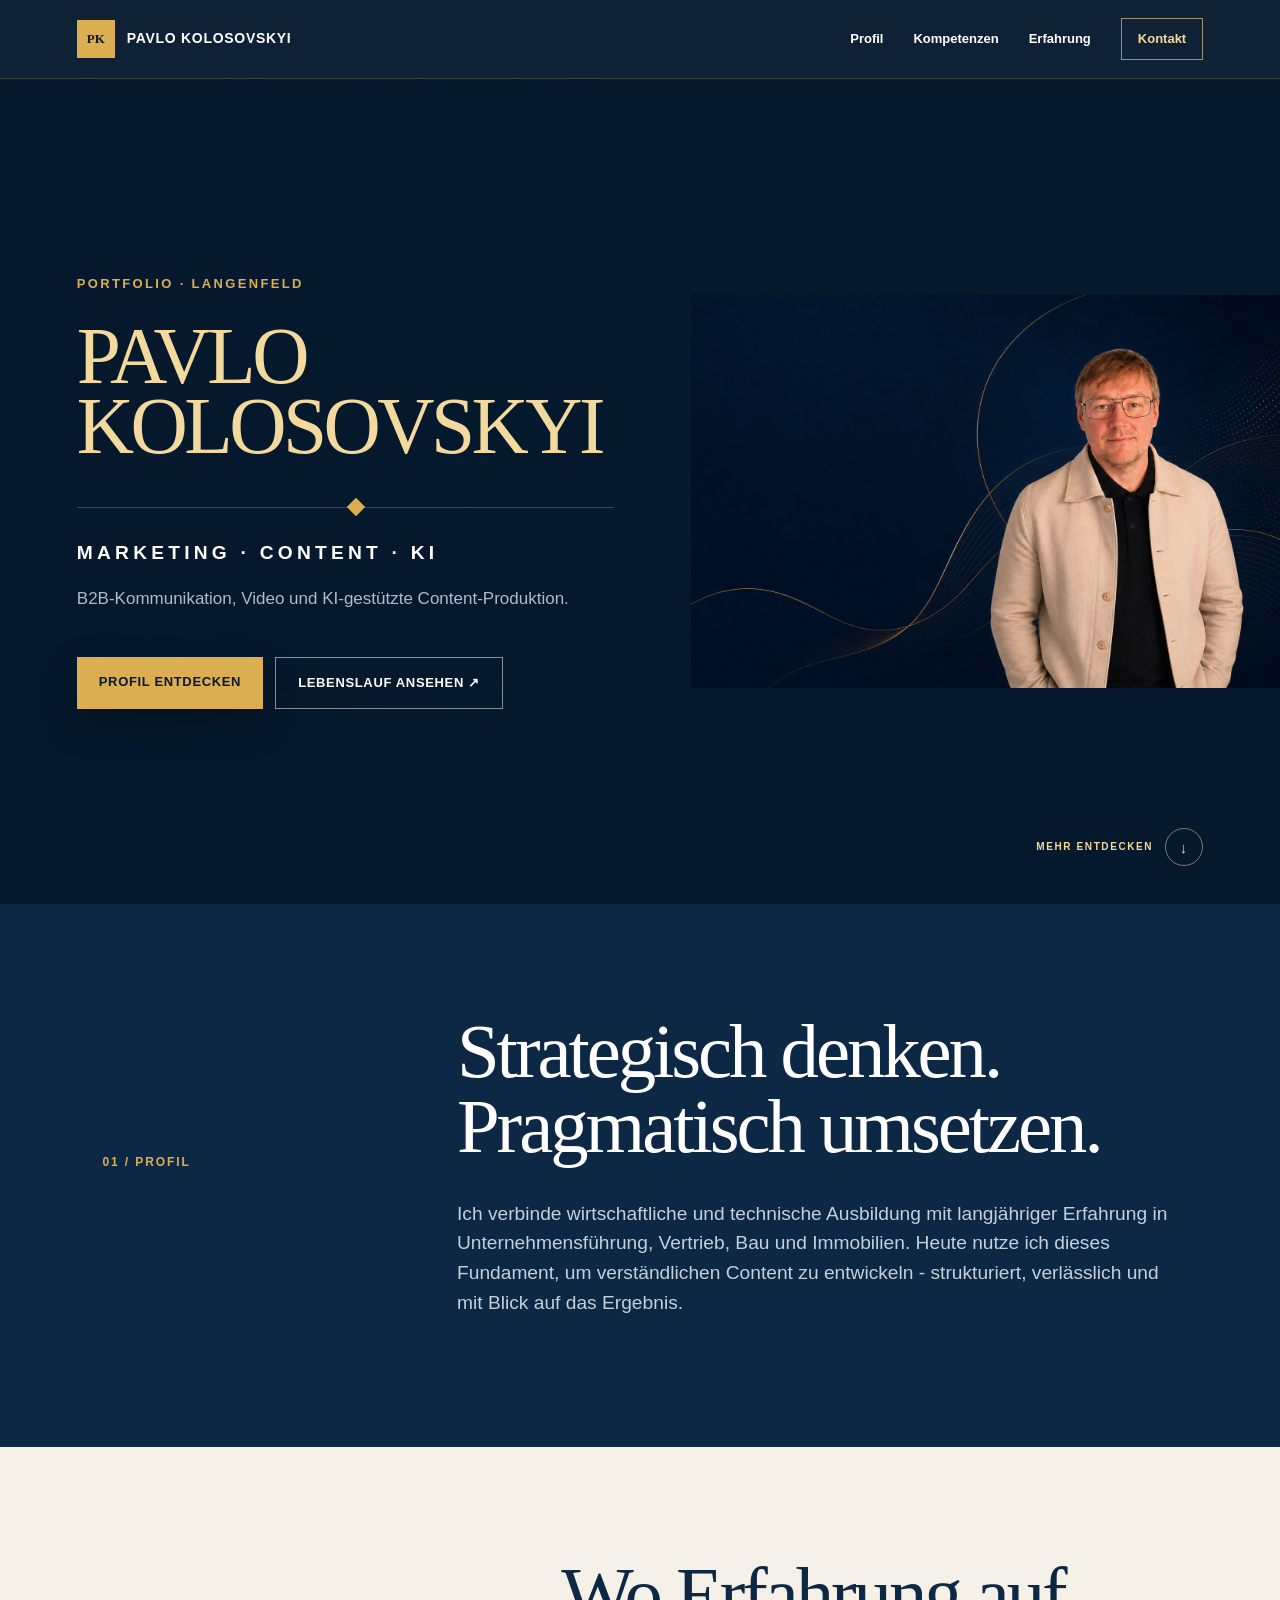
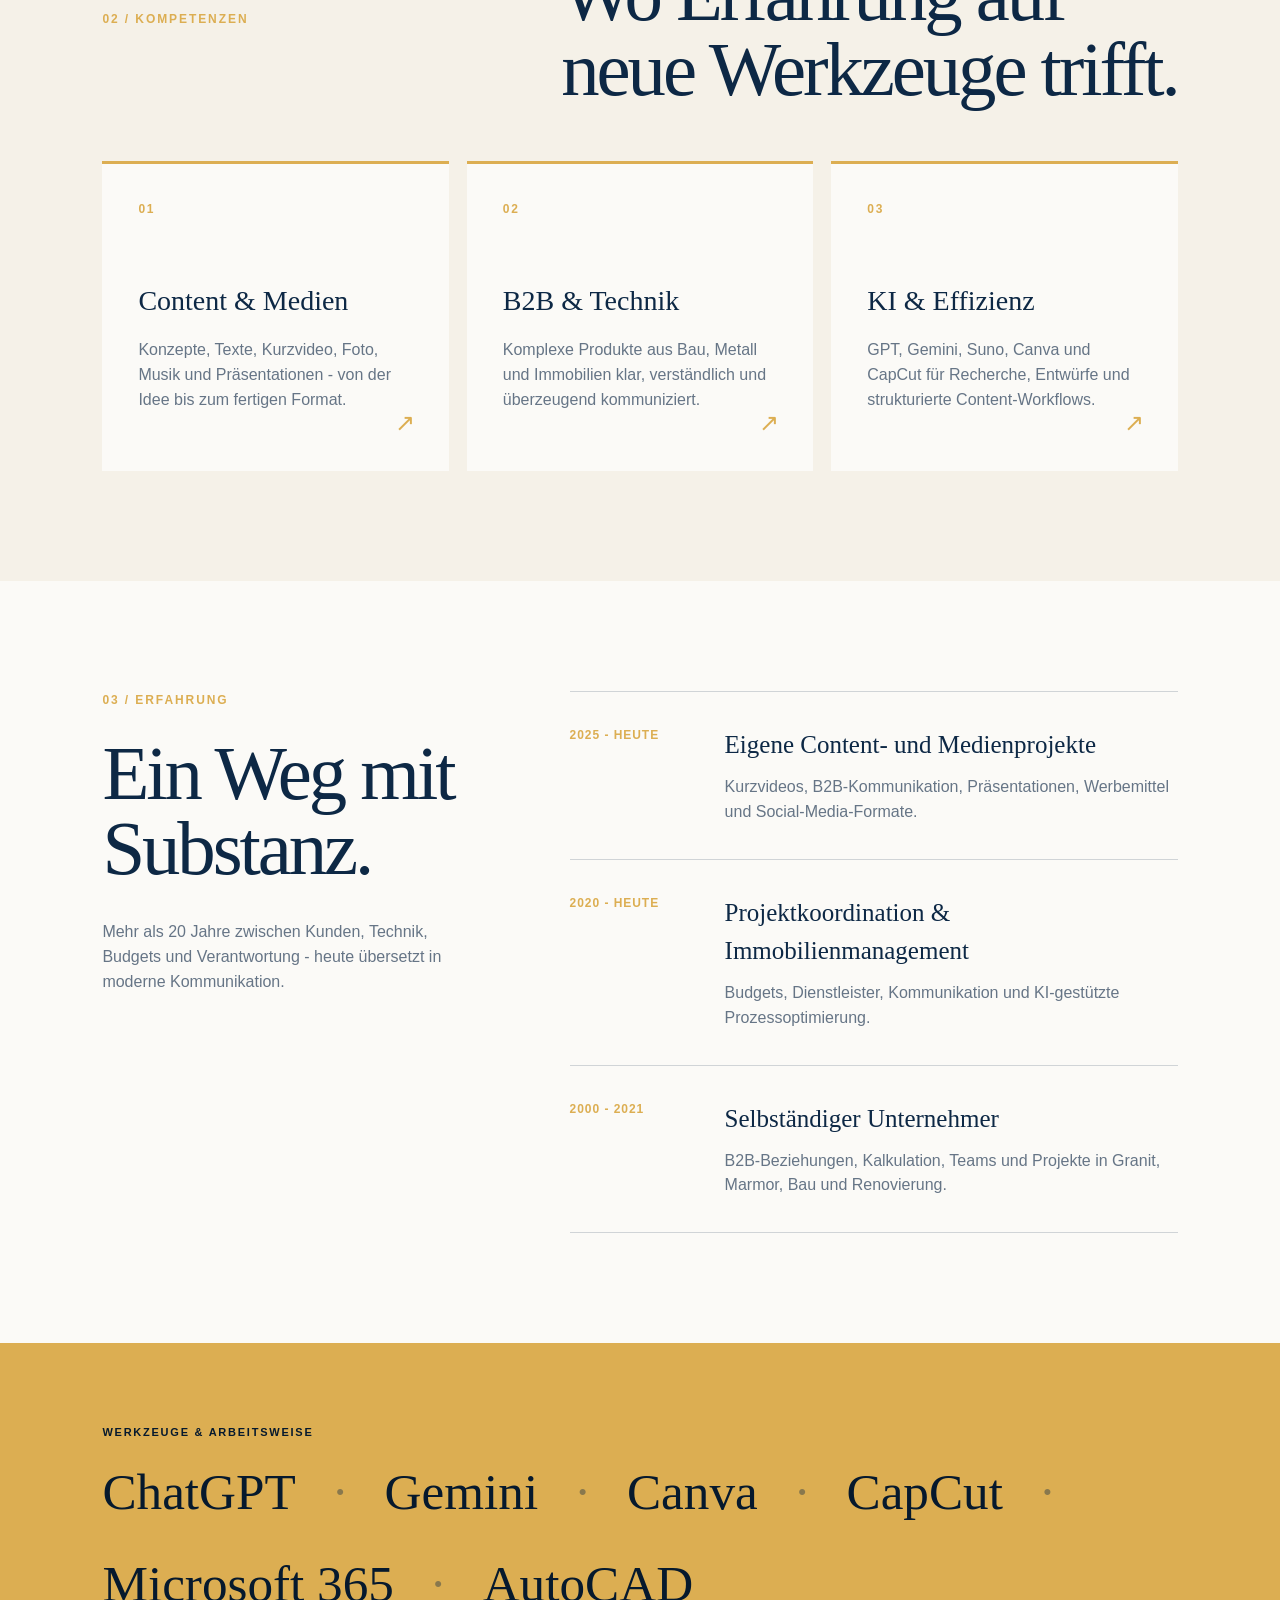
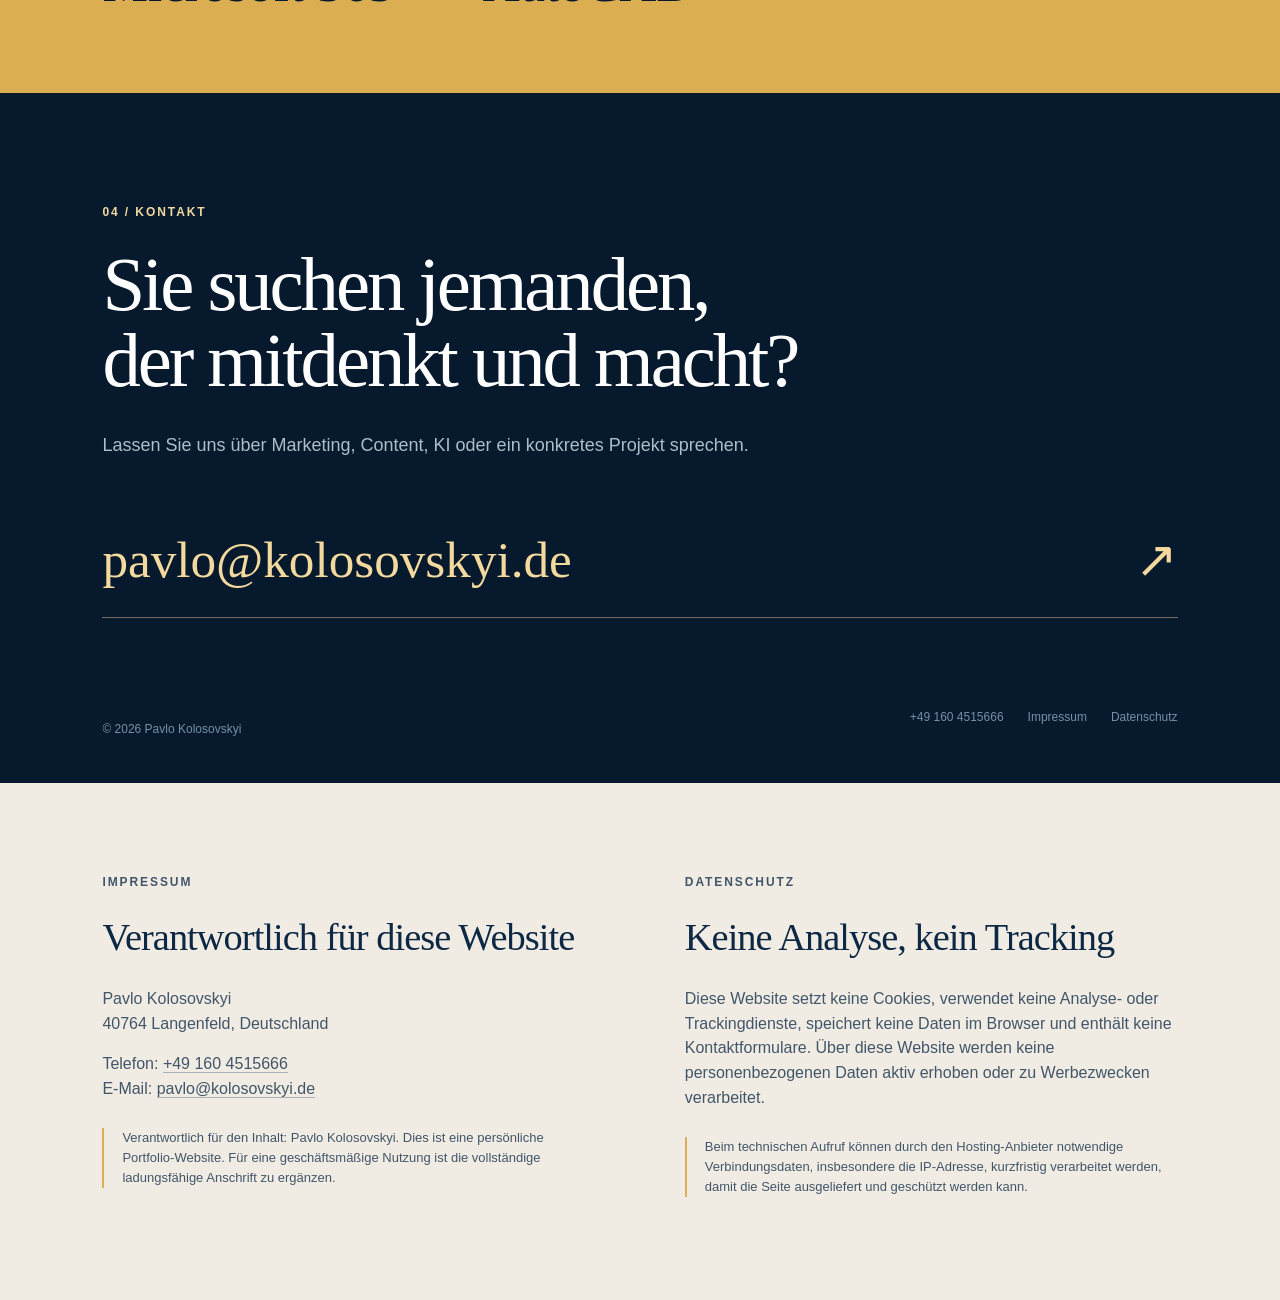
==== index.html @ dcd45846 "Add uncropped widescreen portrait with gold waves" ====
<!doctype html>
<html lang="de">
  <head>
    <meta charset="utf-8" />
    <meta name="viewport" content="width=device-width, initial-scale=1" />
    <title>Pavlo Kolosovskyi | Marketing & Content Specialist</title>
    <meta name="description" content="B2B-Kommunikation, Video und KI-gestützte Content-Produktion aus Langenfeld." />
    <meta name="robots" content="index,follow" />
    <meta name="author" content="Pavlo Kolosovskyi" />
    <meta name="theme-color" content="#07182d" />
    <link rel="canonical" href="https://kolosovskyi.de/" />
    <meta property="og:type" content="website" />
    <meta property="og:locale" content="de_DE" />
    <meta property="og:title" content="Pavlo Kolosovskyi | Marketing, Content & KI" />
    <meta property="og:description" content="B2B-Kommunikation, Video und KI-gestützte Content-Produktion aus Langenfeld." />
    <meta property="og:url" content="https://kolosovskyi.de/" />
    <meta property="og:image" content="https://kolosovskyi.de/og.png" />
    <meta name="twitter:card" content="summary_large_image" />
    <meta name="twitter:title" content="Pavlo Kolosovskyi | Marketing, Content & KI" />
    <meta name="twitter:description" content="B2B-Kommunikation, Video und KI-gestützte Content-Produktion aus Langenfeld." />
    <meta name="twitter:image" content="https://kolosovskyi.de/og.png" />
    <link rel="stylesheet" href="./style.css?v=20260726-4" />
  </head>
  <body>
    <main>
      <header class="site-header">
        <a class="brand" href="#top"><span class="brand-mark">PK</span><span>Pavlo Kolosovskyi</span></a>
        <nav aria-label="Hauptnavigation">
          <a href="#profil">Profil</a><a href="#kompetenzen">Kompetenzen</a>
          <a href="#erfahrung">Erfahrung</a><a class="nav-cta" href="#kontakt">Kontakt</a>
        </nav>
      </header>
      <section class="hero" id="top">
        <div class="hero-desktop-layout">
          <div class="hero-desktop-copy">
            <p class="hero-kicker">Portfolio · Langenfeld</p>
            <h1><span>Pavlo</span><span>Kolosovskyi</span></h1>
            <div class="hero-rule" aria-hidden="true"><span></span></div>
            <p class="hero-disciplines">Marketing · Content · KI</p>
            <p class="hero-summary">B2B-Kommunikation, Video und KI-gestützte Content-Produktion.</p>
            <div class="hero-actions hero-actions-inline">
              <a class="button button-gold" href="#profil">Profil entdecken</a>
              <a class="button button-outline-light" href="./lebenslauf.pdf">Lebenslauf ansehen ↗</a>
            </div>
          </div>
          <div class="hero-desktop-portrait" aria-hidden="true"><img src="./hero-desktop-v2.png" alt="" /></div>
        </div>
        <img class="hero-poster" src="./og.png" alt="Pavlo Kolosovskyi - Marketing, Content und KI" />
        <div class="hero-actions hero-actions-overlay">
          <a class="button button-gold" href="#profil">Profil entdecken</a>
          <a class="button button-outline-light" href="./lebenslauf.pdf">Lebenslauf ansehen ↗</a>
        </div>
        <a class="scroll-cue" href="#profil" aria-label="Zum Profil scrollen"><span>Mehr entdecken</span><b>↓</b></a>
      </section>
      <section class="intro" id="profil">
        <p class="section-label">01 / Profil</p>
        <div>
          <h2>Strategisch denken.<br />Pragmatisch umsetzen.</h2>
          <p>Ich verbinde wirtschaftliche und technische Ausbildung mit langjähriger Erfahrung in Unternehmensführung, Vertrieb, Bau und Immobilien. Heute nutze ich dieses Fundament, um verständlichen Content zu entwickeln - strukturiert, verlässlich und mit Blick auf das Ergebnis.</p>
        </div>
      </section>
      <section class="expertise-section" id="kompetenzen">
        <div class="section-heading"><p class="section-label">02 / Kompetenzen</p><h2>Wo Erfahrung auf<br />neue Werkzeuge trifft.</h2></div>
        <div class="expertise-grid">
          <article class="expertise-card"><div class="card-number">01</div><h3>Content & Medien</h3><p>Konzepte, Texte, Kurzvideo, Foto, Musik und Präsentationen - von der Idee bis zum fertigen Format.</p><span class="card-arrow">↗</span></article>
          <article class="expertise-card"><div class="card-number">02</div><h3>B2B & Technik</h3><p>Komplexe Produkte aus Bau, Metall und Immobilien klar, verständlich und überzeugend kommuniziert.</p><span class="card-arrow">↗</span></article>
          <article class="expertise-card"><div class="card-number">03</div><h3>KI & Effizienz</h3><p>GPT, Gemini, Suno, Canva und CapCut für Recherche, Entwürfe und strukturierte Content-Workflows.</p><span class="card-arrow">↗</span></article>
        </div>
      </section>
      <section class="experience-section" id="erfahrung">
        <div class="experience-intro"><p class="section-label">03 / Erfahrung</p><h2>Ein Weg mit<br />Substanz.</h2><p>Mehr als 20 Jahre zwischen Kunden, Technik, Budgets und Verantwortung - heute übersetzt in moderne Kommunikation.</p></div>
        <div class="timeline">
          <article class="timeline-item"><p class="timeline-period">2025 - heute</p><div><h3>Eigene Content- und Medienprojekte</h3><p>Kurzvideos, B2B-Kommunikation, Präsentationen, Werbemittel und Social-Media-Formate.</p></div></article>
          <article class="timeline-item"><p class="timeline-period">2020 - heute</p><div><h3>Projektkoordination & Immobilienmanagement</h3><p>Budgets, Dienstleister, Kommunikation und KI-gestützte Prozessoptimierung.</p></div></article>
          <article class="timeline-item"><p class="timeline-period">2000 - 2021</p><div><h3>Selbständiger Unternehmer</h3><p>B2B-Beziehungen, Kalkulation, Teams und Projekte in Granit, Marmor, Bau und Renovierung.</p></div></article>
        </div>
      </section>
      <section class="tools"><p>Werkzeuge & Arbeitsweise</p><div class="tool-row"><span>ChatGPT</span><span>Gemini</span><span>Canva</span><span>CapCut</span><span>Microsoft 365</span><span>AutoCAD</span></div></section>
      <section class="contact" id="kontakt">
        <p class="section-label light">04 / Kontakt</p><h2>Sie suchen jemanden,<br />der mitdenkt und macht?</h2>
        <p class="contact-copy">Lassen Sie uns über Marketing, Content, KI oder ein konkretes Projekt sprechen.</p>
        <a class="contact-link" href="mailto:pavlo@kolosovskyi.de">pavlo@kolosovskyi.de <span>↗</span></a>
        <footer><p>© 2026 Pavlo Kolosovskyi</p><div><a href="tel:+491604515666">+49 160 4515666</a><a href="#impressum">Impressum</a><a href="#datenschutz">Datenschutz</a></div></footer>
      </section>
      <section class="legal-section" aria-label="Rechtliche Hinweise">
        <article id="impressum">
          <p class="section-label">Impressum</p>
          <h2>Verantwortlich für diese Website</h2>
          <p>Pavlo Kolosovskyi<br />40764 Langenfeld, Deutschland</p>
          <p>Telefon: <a href="tel:+491604515666">+49 160 4515666</a><br />E-Mail: <a href="mailto:pavlo@kolosovskyi.de">pavlo@kolosovskyi.de</a></p>
          <p class="legal-note">Verantwortlich für den Inhalt: Pavlo Kolosovskyi. Dies ist eine persönliche Portfolio-Website. Für eine geschäftsmäßige Nutzung ist die vollständige ladungsfähige Anschrift zu ergänzen.</p>
        </article>
        <article id="datenschutz">
          <p class="section-label">Datenschutz</p>
          <h2>Keine Analyse, kein Tracking</h2>
          <p>Diese Website setzt keine Cookies, verwendet keine Analyse- oder Trackingdienste, speichert keine Daten im Browser und enthält keine Kontaktformulare. Über diese Website werden keine personenbezogenen Daten aktiv erhoben oder zu Werbezwecken verarbeitet.</p>
          <p class="legal-note">Beim technischen Aufruf können durch den Hosting-Anbieter notwendige Verbindungsdaten, insbesondere die IP-Adresse, kurzfristig verarbeitet werden, damit die Seite ausgeliefert und geschützt werden kann.</p>
        </article>
      </section>
    </main>
  </body>
</html>
---- style.css ----
:root {
  --navy: #0d2845;
  --navy-deep: #06192d;
  --blue: #163c63;
  --gold: #dcae52;
  --gold-soft: #f3d99d;
  --cream: #f5f1e8;
  --paper: #fbfaf7;
  --ink: #14263a;
  --muted: #667586;
}

* {
  box-sizing: border-box;
}

html {
  scroll-behavior: smooth;
}

body {
  margin: 0;
  background: var(--paper);
  color: var(--ink);
  font-family: Arial, Helvetica, sans-serif;
  line-height: 1.55;
}

a {
  color: inherit;
  text-decoration: none;
}

.site-header {
  align-items: center;
  background: rgba(251, 250, 247, 0.93);
  backdrop-filter: blur(16px);
  border-bottom: 1px solid rgba(13, 40, 69, 0.1);
  display: flex;
  justify-content: space-between;
  left: 0;
  padding: 18px clamp(24px, 6vw, 96px);
  position: sticky;
  top: 0;
  z-index: 20;
}

.brand {
  align-items: center;
  display: flex;
  font-size: 14px;
  font-weight: 700;
  gap: 12px;
  letter-spacing: 0.05em;
  text-transform: uppercase;
}

.brand-mark {
  align-items: center;
  background: var(--navy);
  color: var(--gold-soft);
  display: flex;
  font-family: Georgia, "Times New Roman", serif;
  font-size: 13px;
  height: 38px;
  justify-content: center;
  letter-spacing: 0;
  width: 38px;
}

nav {
  align-items: center;
  display: flex;
  font-size: 13px;
  font-weight: 700;
  gap: 30px;
}

nav a:not(.nav-cta) {
  position: relative;
}

nav a:not(.nav-cta)::after {
  background: var(--gold);
  bottom: -6px;
  content: "";
  height: 2px;
  left: 0;
  position: absolute;
  transform: scaleX(0);
  transform-origin: left;
  transition: transform 180ms ease;
  width: 100%;
}

nav a:hover::after,
nav a:focus-visible::after {
  transform: scaleX(1);
}

.nav-cta {
  border: 1px solid var(--navy);
  padding: 10px 16px;
}

.hero {
  align-items: center;
  display: grid;
  gap: clamp(48px, 8vw, 130px);
  grid-template-columns: 1.05fr 0.85fr;
  min-height: calc(100vh - 75px);
  overflow: hidden;
  padding: 80px clamp(24px, 8vw, 132px);
  position: relative;
}

.hero::before {
  background: linear-gradient(135deg, rgba(220, 174, 82, 0.11), transparent 65%);
  content: "";
  inset: 0;
  pointer-events: none;
  position: absolute;
}

.hero-copy,
.portrait-wrap {
  position: relative;
  z-index: 1;
}

.eyebrow,
.section-label {
  align-items: center;
  color: var(--gold);
  display: flex;
  font-size: 12px;
  font-weight: 800;
  gap: 10px;
  letter-spacing: 0.16em;
  margin: 0 0 26px;
  text-transform: uppercase;
}

.eyebrow span {
  background: var(--gold);
  height: 1px;
  width: 38px;
}

h1,
h2 {
  font-family: Georgia, "Times New Roman", serif;
  font-weight: 400;
  line-height: 0.98;
}

h1 {
  color: var(--navy);
  font-size: clamp(62px, 8.4vw, 132px);
  letter-spacing: -0.055em;
  margin: 0;
}

h1 em {
  color: var(--gold);
  display: block;
  font-weight: 400;
}

.lead {
  color: var(--muted);
  font-size: clamp(17px, 1.35vw, 21px);
  margin: 34px 0;
  max-width: 680px;
}

.hero-actions {
  display: flex;
  flex-wrap: wrap;
  gap: 12px;
}

.button {
  display: inline-flex;
  font-size: 13px;
  font-weight: 800;
  justify-content: center;
  letter-spacing: 0.05em;
  padding: 15px 22px;
  text-transform: uppercase;
  transition: transform 180ms ease, box-shadow 180ms ease;
}

.button:hover,
.button:focus-visible {
  transform: translateY(-2px);
}

.button-primary {
  background: var(--navy);
  box-shadow: 0 12px 30px rgba(13, 40, 69, 0.18);
  color: white;
}

.button-secondary {
  border: 1px solid rgba(13, 40, 69, 0.25);
}

.availability {
  align-items: center;
  color: var(--muted);
  display: flex;
  font-size: 13px;
  gap: 10px;
  margin-top: 30px;
}

.status-dot {
  background: #57a875;
  border-radius: 50%;
  box-shadow: 0 0 0 5px rgba(87, 168, 117, 0.14);
  height: 8px;
  width: 8px;
}

.portrait-wrap {
  height: min(650px, 65vw);
  min-height: 470px;
}

.portrait-frame {
  background: var(--cream);
  border: 1px solid rgba(13, 40, 69, 0.12);
  bottom: 5%;
  left: 8%;
  overflow: hidden;
  position: absolute;
  right: 8%;
  top: 5%;
  transform: rotate(2deg);
}

.portrait-frame::after {
  border: 1px solid rgba(220, 174, 82, 0.7);
  content: "";
  inset: 16px;
  pointer-events: none;
  position: absolute;
}

.portrait-frame img {
  filter: saturate(0.88) contrast(1.02);
  height: 100%;
  object-fit: cover;
  object-position: center 16%;
  transform: scale(1.02) rotate(-2deg);
  width: 100%;
}

.orbit {
  border: 1px solid rgba(220, 174, 82, 0.35);
  border-radius: 50%;
  position: absolute;
}

.orbit-one {
  height: 72%;
  right: -13%;
  top: -3%;
  width: 72%;
  animation: float 7s ease-in-out infinite;
}

.orbit-two {
  bottom: -7%;
  height: 48%;
  left: -10%;
  width: 48%;
  animation: float 9s ease-in-out infinite reverse;
}

.portrait-card {
  background: var(--navy);
  box-shadow: 0 14px 35px rgba(6, 25, 45, 0.18);
  color: white;
  display: flex;
  flex-direction: column;
  padding: 16px 22px;
  position: absolute;
}

.portrait-card span {
  color: var(--gold-soft);
  font-size: 9px;
  font-weight: 800;
  letter-spacing: 0.16em;
  text-transform: uppercase;
}

.portrait-card strong {
  font-family: Georgia, "Times New Roman", serif;
  font-size: 20px;
  font-weight: 400;
}

.card-top {
  right: -1%;
  top: 20%;
}

.card-bottom {
  bottom: 15%;
  left: -1%;
}

.intro,
.expertise-section,
.experience-section,
.tools {
  padding: 110px clamp(24px, 8vw, 132px);
}

.intro {
  background: var(--navy);
  color: white;
  display: grid;
  gap: 8vw;
  grid-template-columns: 0.35fr 1fr;
}

.intro h2,
.section-heading h2,
.experience-intro h2,
.contact h2 {
  font-size: clamp(46px, 6vw, 86px);
  letter-spacing: -0.04em;
  margin: 0 0 34px;
}

.intro p:not(.section-label) {
  color: #c5d0dc;
  font-size: clamp(17px, 1.5vw, 22px);
  max-width: 860px;
}

.expertise-section {
  background: var(--cream);
}

.section-heading {
  display: flex;
  justify-content: space-between;
  margin-bottom: 54px;
}

.section-heading h2 {
  color: var(--navy);
  margin: 0;
}

.expertise-grid {
  display: grid;
  gap: 18px;
  grid-template-columns: repeat(3, 1fr);
}

.expertise-card {
  background: var(--paper);
  border-top: 3px solid var(--gold);
  min-height: 310px;
  padding: 36px;
  position: relative;
  transition: transform 220ms ease, box-shadow 220ms ease;
}

.expertise-card:hover {
  box-shadow: 0 18px 50px rgba(13, 40, 69, 0.1);
  transform: translateY(-6px);
}

.card-number {
  color: var(--gold);
  font-size: 12px;
  font-weight: 800;
  letter-spacing: 0.15em;
}

.expertise-card h3,
.timeline-item h3 {
  color: var(--navy);
  font-family: Georgia, "Times New Roman", serif;
  font-size: 28px;
  font-weight: 400;
  margin: 60px 0 14px;
}

.expertise-card p,
.timeline-item p,
.experience-intro > p:last-child {
  color: var(--muted);
}

.card-arrow {
  bottom: 30px;
  color: var(--gold);
  font-size: 24px;
  position: absolute;
  right: 34px;
}

.experience-section {
  display: grid;
  gap: 8vw;
  grid-template-columns: 0.75fr 1.25fr;
}

.experience-intro {
  position: sticky;
  top: 130px;
  align-self: start;
}

.experience-intro h2 {
  color: var(--navy);
}

.timeline {
  border-top: 1px solid rgba(13, 40, 69, 0.18);
}

.timeline-item {
  border-bottom: 1px solid rgba(13, 40, 69, 0.18);
  display: grid;
  gap: 30px;
  grid-template-columns: 125px 1fr;
  padding: 34px 0;
}

.timeline-period {
  color: var(--gold) !important;
  font-size: 12px;
  font-weight: 800;
  letter-spacing: 0.08em;
  text-transform: uppercase;
}

.timeline-item h3 {
  font-size: 25px;
  margin: 0 0 10px;
}

.timeline-item p {
  margin: 0;
}

.tools {
  background: var(--gold);
  color: var(--navy-deep);
  overflow: hidden;
  padding-bottom: 70px;
  padding-top: 70px;
}

.tools > p {
  font-size: 11px;
  font-weight: 800;
  letter-spacing: 0.16em;
  text-transform: uppercase;
}

.tool-row {
  display: flex;
  flex-wrap: wrap;
  font-family: Georgia, "Times New Roman", serif;
  font-size: clamp(27px, 4vw, 55px);
  gap: 12px 38px;
}

.tool-row span:not(:last-child)::after {
  color: rgba(13, 40, 69, 0.4);
  content: "·";
  margin-left: 38px;
}

.contact {
  background: var(--navy-deep);
  color: white;
  padding: 110px clamp(24px, 8vw, 132px) 32px;
}

.section-label.light {
  color: var(--gold-soft);
}

.contact h2 {
  max-width: 1100px;
}

.contact-copy {
  color: #aebdca;
  font-size: 18px;
}

.contact-link {
  border-bottom: 1px solid rgba(243, 217, 157, 0.45);
  color: var(--gold-soft);
  display: flex;
  font-family: Georgia, "Times New Roman", serif;
  font-size: clamp(27px, 4vw, 52px);
  justify-content: space-between;
  margin-top: 60px;
  padding-bottom: 18px;
}

.contact footer {
  color: #7890a6;
  display: flex;
  font-size: 12px;
  justify-content: space-between;
  margin-top: 90px;
}

.contact footer div {
  display: flex;
  gap: 24px;
}

@keyframes float {
  0%, 100% { transform: translateY(0) rotate(0); }
  50% { transform: translateY(-14px) rotate(4deg); }
}

@media (max-width: 900px) {
  nav a:not(.nav-cta) {
    display: none;
  }

  .hero {
    gap: 18px;
    grid-template-columns: 1fr;
    padding-top: 55px;
  }

  .portrait-wrap {
    height: 560px;
  }

  .intro,
  .experience-section {
    grid-template-columns: 1fr;
  }

  .section-heading {
    display: block;
  }

  .expertise-grid {
    grid-template-columns: 1fr;
  }

  .experience-intro {
    position: static;
  }
}

@media (max-width: 560px) {
  .site-header {
    padding: 13px 18px;
  }

  .brand > span:last-child {
    display: none;
  }

  .hero {
    min-height: auto;
    padding: 48px 20px 70px;
  }

  h1 {
    font-size: clamp(58px, 20vw, 82px);
  }

  .hero-actions {
    align-items: stretch;
    flex-direction: column;
  }

  .portrait-wrap {
    height: 440px;
    min-height: 0;
    margin-top: 30px;
  }

  .portrait-frame {
    left: 2%;
    right: 2%;
  }

  .intro,
  .expertise-section,
  .experience-section,
  .tools,
  .contact {
    padding-left: 20px;
    padding-right: 20px;
  }

  .intro,
  .expertise-section,
  .experience-section {
    padding-bottom: 76px;
    padding-top: 76px;
  }

  .intro h2,
  .section-heading h2,
  .experience-intro h2,
  .contact h2 {
    font-size: 46px;
  }

  .timeline-item {
    gap: 8px;
    grid-template-columns: 1fr;
  }

  .contact-link {
    font-size: 23px;
  }

  .contact footer {
    align-items: flex-start;
    flex-direction: column;
    gap: 12px;
  }

  .contact footer div {
    flex-direction: column;
    gap: 6px;
  }
}

@media (prefers-reduced-motion: reduce) {
  html {
    scroll-behavior: auto;
  }

  *,
  *::before,
  *::after {
    animation-duration: 0.01ms !important;
    animation-iteration-count: 1 !important;
    transition-duration: 0.01ms !important;
  }
}

/* Selected dark editorial hero */
.site-header {
  background: rgba(6, 25, 45, 0.96);
  border-bottom-color: rgba(220, 174, 82, 0.24);
  color: white;
}

.brand-mark {
  background: var(--gold);
  color: var(--navy-deep);
}

.nav-cta {
  border-color: rgba(243, 217, 157, 0.62);
  color: var(--gold-soft);
}

.hero {
  background: var(--navy-deep);
  display: block;
  min-height: calc(100vh - 75px);
  overflow: hidden;
  padding: 0;
  position: relative;
}

.hero-desktop-layout {
  display: grid;
  grid-template-columns: minmax(620px, 1.08fr) minmax(480px, 0.92fr);
  height: calc(100vh - 75px);
  margin: 0 auto;
  max-width: 2400px;
  min-height: 430px;
  position: relative;
  z-index: 2;
}

.hero-desktop-copy {
  align-self: center;
  padding: clamp(54px, 6vh, 96px) clamp(48px, 6vw, 132px);
}

.hero-kicker {
  color: var(--gold);
  font-size: 13px;
  font-weight: 800;
  letter-spacing: 0.18em;
  margin: 0 0 28px;
  text-transform: uppercase;
}

.hero-desktop-copy h1 {
  color: var(--gold-soft);
  font-family: Georgia, "Times New Roman", serif;
  font-size: clamp(74px, 6.2vw, 132px);
  font-weight: 400;
  letter-spacing: -0.045em;
  line-height: 0.88;
  margin: 0;
  text-transform: uppercase;
}

.hero-desktop-copy h1 span {
  display: block;
}

.hero-rule {
  background: rgba(220, 174, 82, 0.3);
  height: 1px;
  margin: clamp(30px, 5vh, 56px) 0 30px;
  max-width: 780px;
  position: relative;
}

.hero-rule span {
  background: var(--gold);
  height: 13px;
  left: 52%;
  position: absolute;
  top: 50%;
  transform: translate(-50%, -50%) rotate(45deg);
  width: 13px;
}

.hero-disciplines {
  color: white;
  font-size: clamp(19px, 1.5vw, 28px);
  font-weight: 700;
  letter-spacing: 0.22em;
  margin: 0;
  text-transform: uppercase;
}

.hero-summary {
  color: #aebdca;
  font-size: clamp(17px, 1.1vw, 21px);
  margin: 18px 0 0;
  max-width: 680px;
}

.hero-actions-inline {
  margin-top: clamp(28px, 5vh, 48px);
}

.hero-desktop-portrait {
  height: 100%;
  min-height: 0;
  overflow: hidden;
  position: relative;
}

.hero-desktop-portrait::after {
  display: none;
}

.hero-desktop-portrait img {
  height: 100%;
  margin-left: 0;
  max-width: none;
  object-fit: contain;
  object-position: right center;
  width: 100%;
}

.hero::before {
  background:
    linear-gradient(180deg, transparent 58%, rgba(6, 25, 45, 0.84) 100%),
    linear-gradient(90deg, rgba(6, 25, 45, 0.14), transparent 48%);
  inset: 0;
  z-index: 1;
}

.hero-poster {
  display: none;
  height: calc(100vh - 75px);
  object-fit: cover;
  object-position: center center;
  width: 100%;
}

.hero-actions-overlay {
  bottom: 42px;
  display: none;
  left: clamp(24px, 7vw, 110px);
  position: absolute;
  z-index: 3;
}

.button-gold {
  background: var(--gold);
  box-shadow: 0 14px 36px rgba(0, 0, 0, 0.25);
  color: var(--navy-deep);
}

.button-outline-light {
  border: 1px solid rgba(255, 255, 255, 0.52);
  color: white;
}

.scroll-cue {
  align-items: center;
  bottom: 38px;
  color: var(--gold-soft);
  display: flex;
  font-size: 10px;
  font-weight: 800;
  gap: 12px;
  letter-spacing: 0.16em;
  position: absolute;
  right: clamp(24px, 6vw, 96px);
  text-transform: uppercase;
  z-index: 3;
}

.scroll-cue b {
  align-items: center;
  border: 1px solid rgba(243, 217, 157, 0.5);
  border-radius: 50%;
  display: flex;
  font-size: 15px;
  height: 38px;
  justify-content: center;
  width: 38px;
}

@media (max-width: 900px) {
  .hero-desktop-layout {
    display: none;
  }

  .hero {
    min-height: auto;
    padding: 0;
  }

  .hero-poster {
    display: block;
    height: auto;
    min-height: 0;
    object-fit: contain;
    width: 100%;
  }

  .hero-actions-overlay {
    background: var(--navy-deep);
    bottom: auto;
    display: flex;
    left: auto;
    padding: 24px clamp(20px, 6vw, 42px) 34px;
    position: relative;
  }

  .scroll-cue {
    display: none;
  }
}

@media (min-width: 1400px) {
  body {
    font-size: 18px;
  }

  .site-header {
    padding-bottom: 20px;
    padding-top: 20px;
  }

  .hero-desktop-layout {
    height: calc(100vh - 86px);
  }

  .hero-desktop-portrait {
    margin-right: clamp(28px, 3vw, 72px);
  }

  .brand {
    font-size: 16px;
  }

  .brand-mark {
    font-size: 15px;
    height: 42px;
    width: 42px;
  }

  nav {
    font-size: 15px;
    gap: 36px;
  }

  .button {
    font-size: 15px;
    padding: 14px 20px;
  }

  .hero-kicker {
    font-size: 14px;
  }

  .hero-summary {
    font-size: clamp(18px, 1.2vw, 23px);
  }

  .expertise-card p,
  .timeline-item p,
  .experience-intro > p:last-child {
    font-size: 18px;
  }

  .timeline-period,
  .section-label,
  .tools > p,
  .contact footer {
    font-size: 13px;
  }
}

@media (min-width: 901px) and (max-height: 800px) {
  .hero-desktop-copy {
    padding-bottom: 30px;
    padding-top: 30px;
  }

  .hero-kicker {
    margin-bottom: 14px;
  }

  .hero-desktop-copy h1 {
    font-size: clamp(70px, 5.7vw, 112px);
    line-height: 0.84;
  }

  .hero-rule {
    margin-bottom: 18px;
    margin-top: 22px;
  }

  .hero-disciplines {
    font-size: clamp(19px, 1.35vw, 25px);
  }

  .hero-summary {
    display: none;
  }

  .hero-actions-inline {
    margin-top: 20px;
  }

  .scroll-cue {
    bottom: 20px;
  }
}

@media (min-width: 1800px) {
  .brand {
    font-size: 18px;
  }

  nav {
    font-size: 17px;
  }

  .button {
    font-size: 16px;
    padding: 16px 23px;
  }
}

@media (max-width: 560px) {
  .hero {
    padding: 0;
  }

  .hero-actions-overlay {
    gap: 10px;
    margin: 0;
    padding-top: 20px;
  }

  .hero-poster {
    background: var(--navy-deep);
    height: auto;
    object-fit: contain;
  }
}

.legal-section {
  background: #f0ece3;
  display: grid;
  gap: clamp(36px, 7vw, 96px);
  grid-template-columns: repeat(2, minmax(0, 1fr));
  padding: 90px clamp(24px, 8vw, 132px);
}

.legal-section article {
  scroll-margin-top: 100px;
}

.legal-section h2 {
  color: var(--navy);
  font-size: clamp(30px, 3vw, 44px);
  letter-spacing: -0.025em;
  line-height: 1.08;
  margin: 0 0 28px;
}

.legal-section p {
  color: #42566a;
  max-width: 680px;
}

.legal-section a {
  border-bottom: 1px solid rgba(13, 40, 69, 0.3);
}

.legal-note {
  border-left: 2px solid var(--gold);
  font-size: 13px;
  margin-top: 26px;
  padding-left: 18px;
}

@media (max-width: 760px) {
  .legal-section {
    grid-template-columns: 1fr;
    padding: 70px 20px;
  }
}
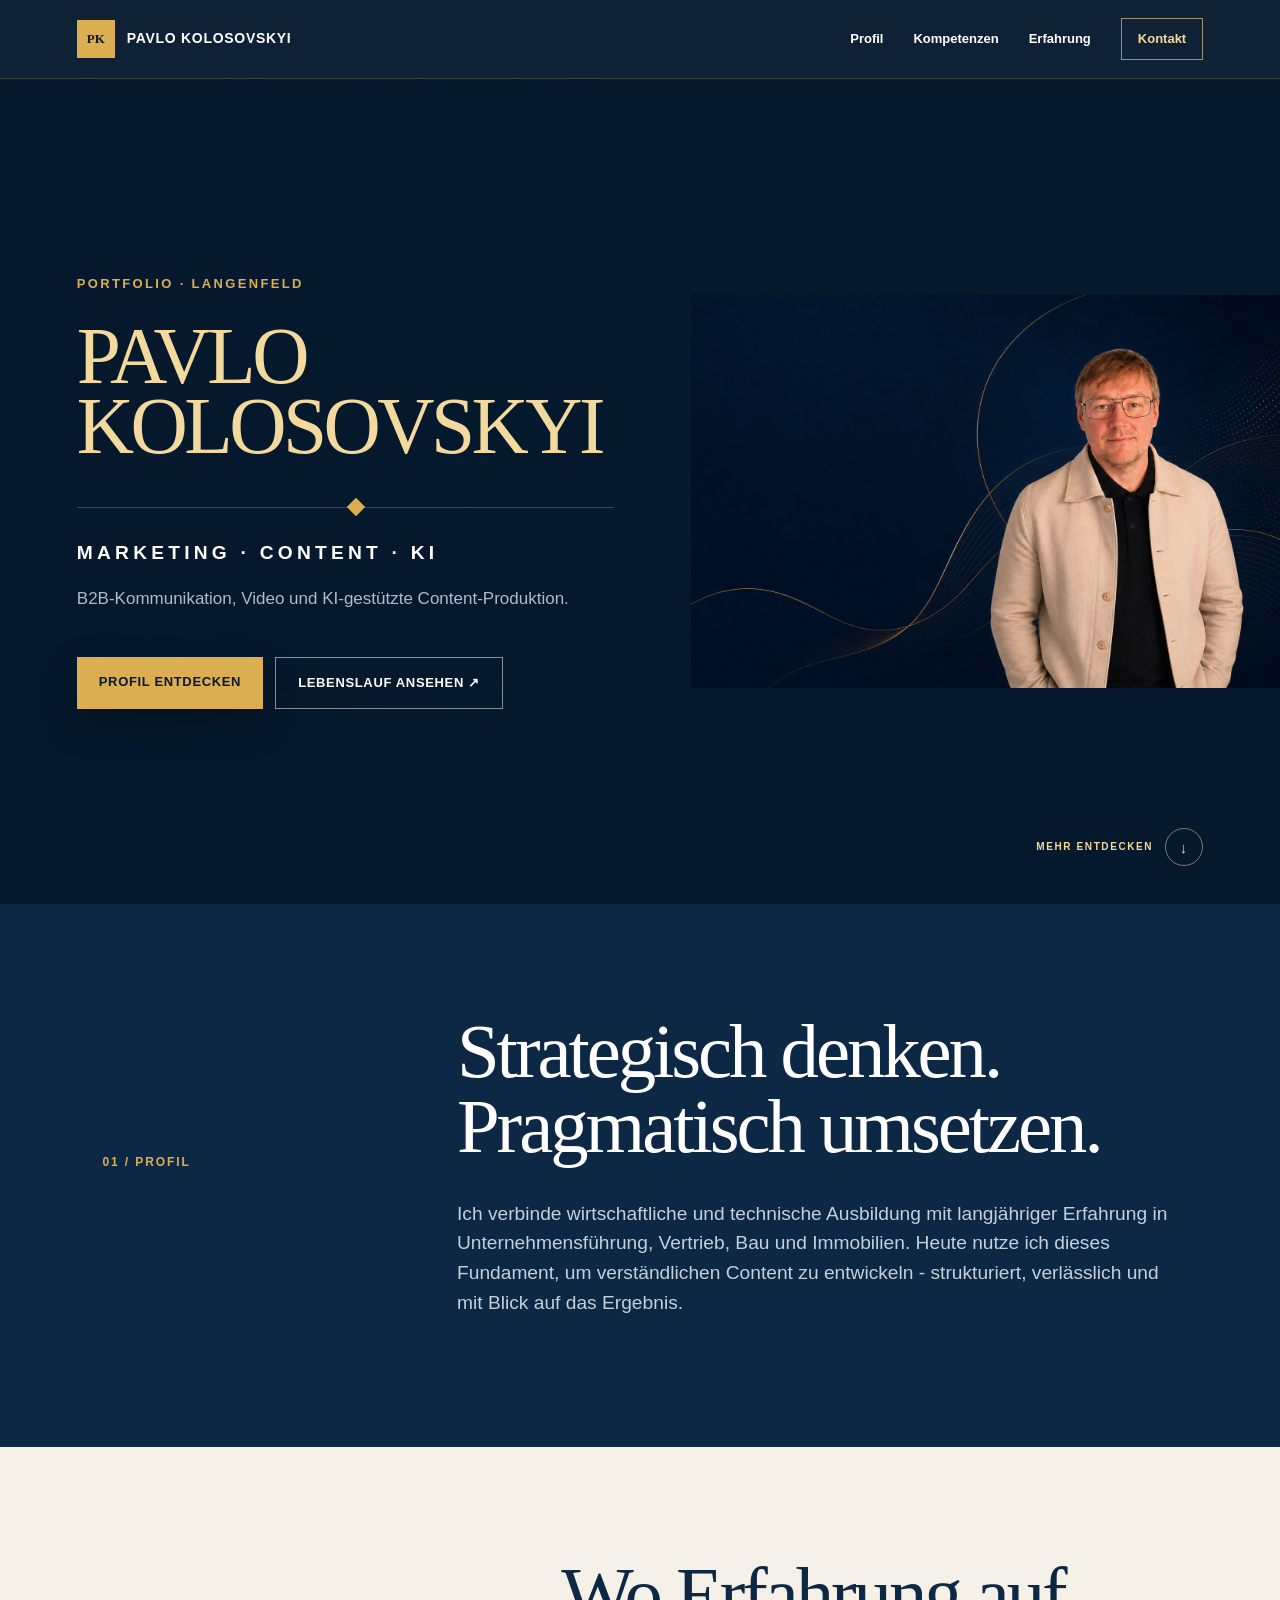
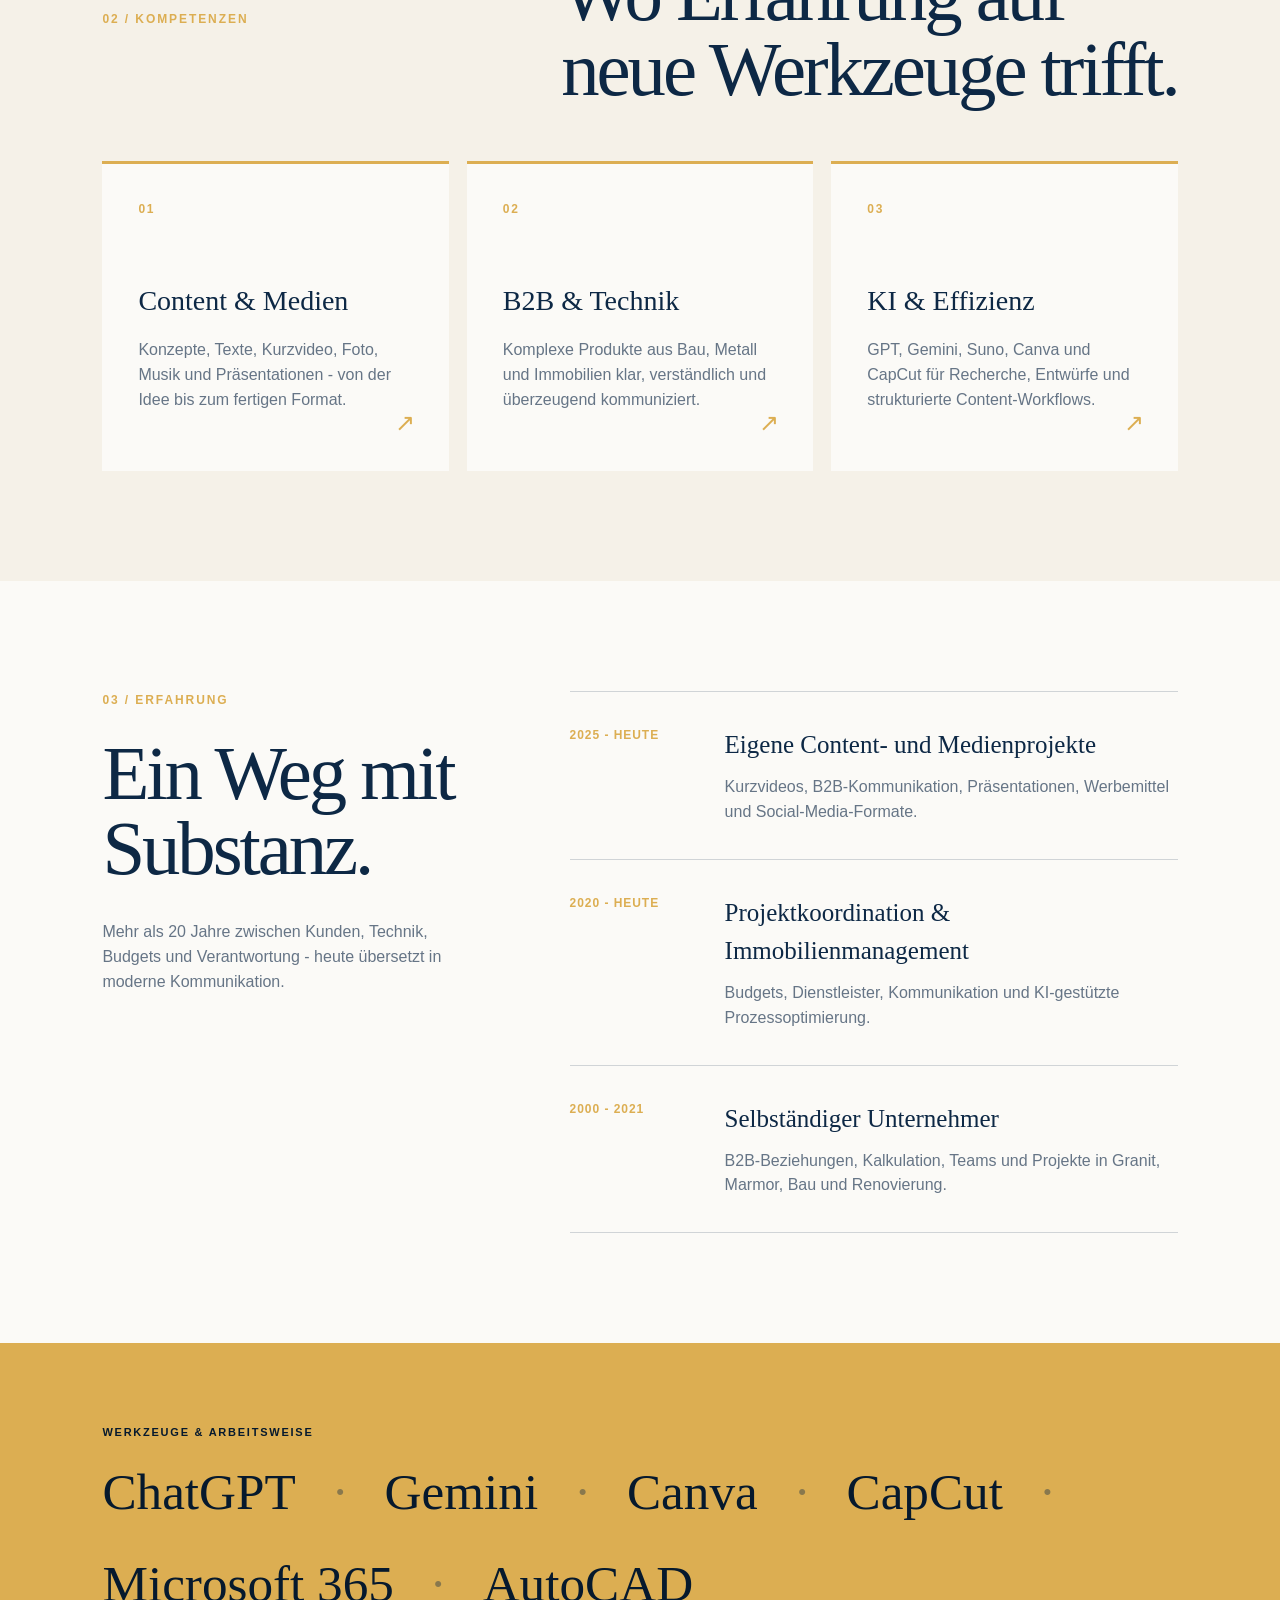
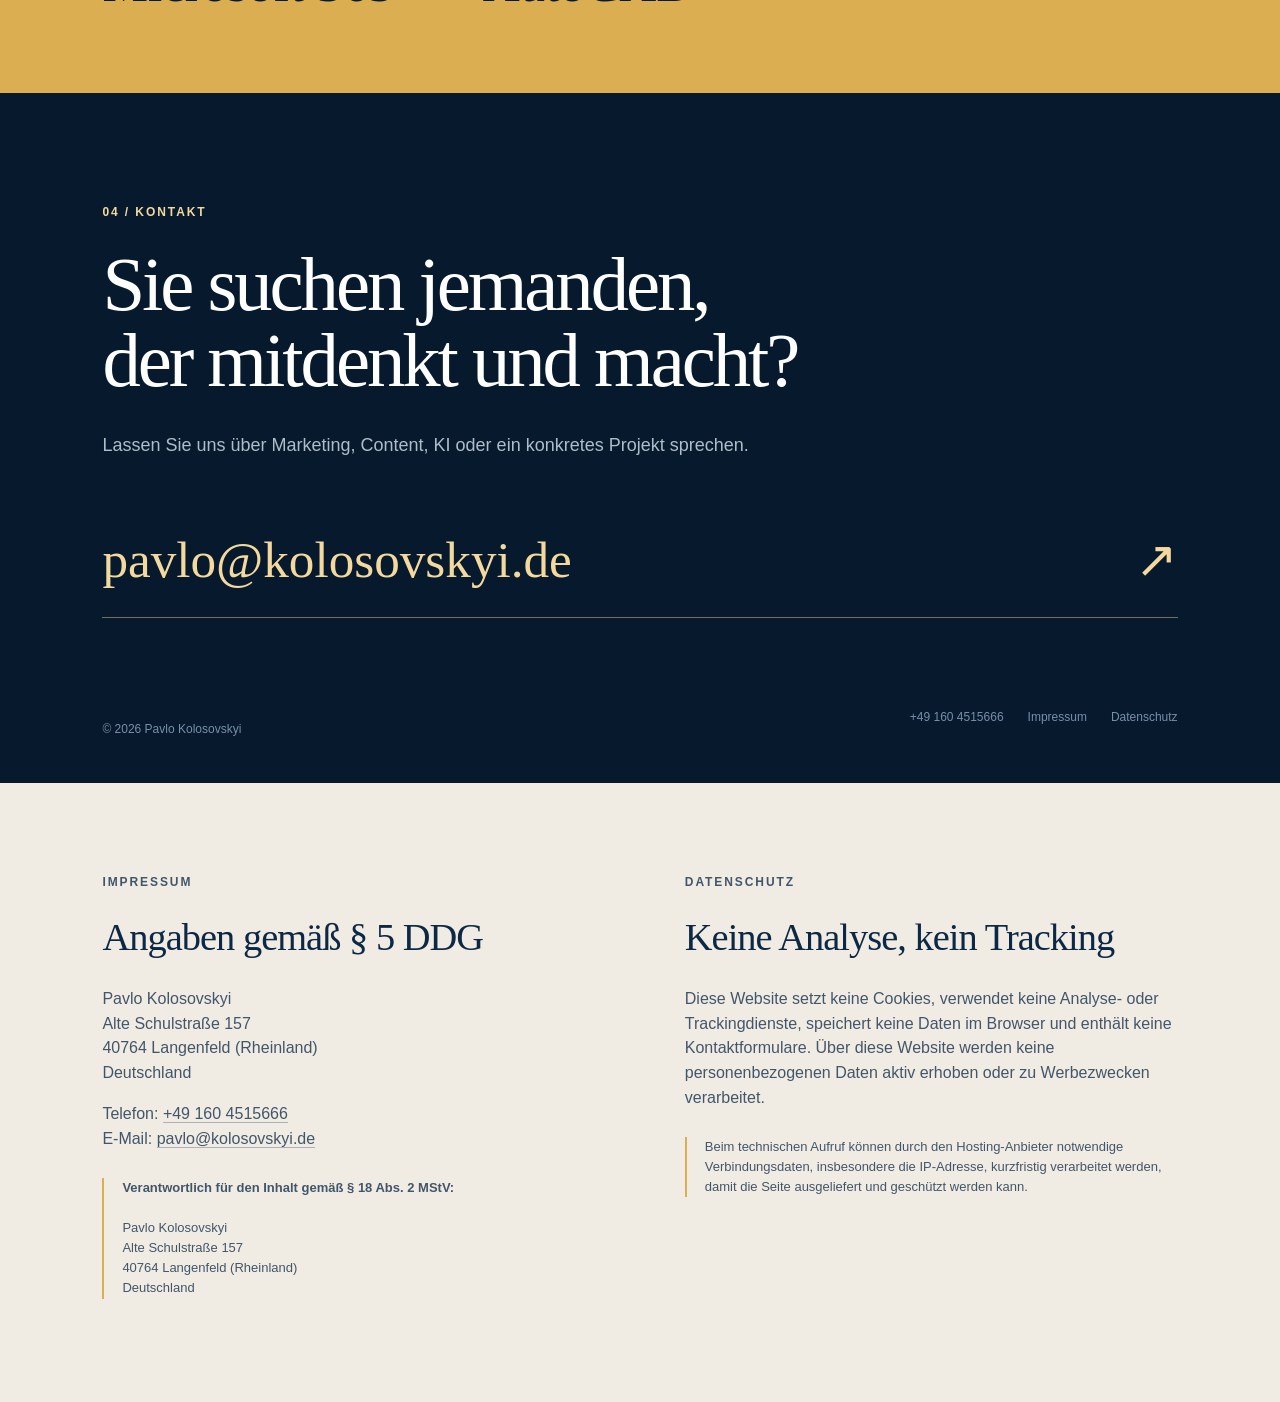
==== commit 72bb22dc: "Update Impressum legal information" ====
--- a/index.html
+++ b/index.html
@@ -85,10 +85,10 @@
       <section class="legal-section" aria-label="Rechtliche Hinweise">
         <article id="impressum">
           <p class="section-label">Impressum</p>
-          <h2>Verantwortlich für diese Website</h2>
-          <p>Pavlo Kolosovskyi<br />40764 Langenfeld, Deutschland</p>
+          <h2>Angaben gemäß § 5 DDG</h2>
+          <p>Pavlo Kolosovskyi<br />Alte Schulstraße 157<br />40764 Langenfeld (Rheinland)<br />Deutschland</p>
           <p>Telefon: <a href="tel:+491604515666">+49 160 4515666</a><br />E-Mail: <a href="mailto:pavlo@kolosovskyi.de">pavlo@kolosovskyi.de</a></p>
-          <p class="legal-note">Verantwortlich für den Inhalt: Pavlo Kolosovskyi. Dies ist eine persönliche Portfolio-Website. Für eine geschäftsmäßige Nutzung ist die vollständige ladungsfähige Anschrift zu ergänzen.</p>
+          <p class="legal-note"><strong>Verantwortlich für den Inhalt gemäß § 18 Abs. 2 MStV:</strong><br /><br />Pavlo Kolosovskyi<br />Alte Schulstraße 157<br />40764 Langenfeld (Rheinland)<br />Deutschland</p>
         </article>
         <article id="datenschutz">
           <p class="section-label">Datenschutz</p>
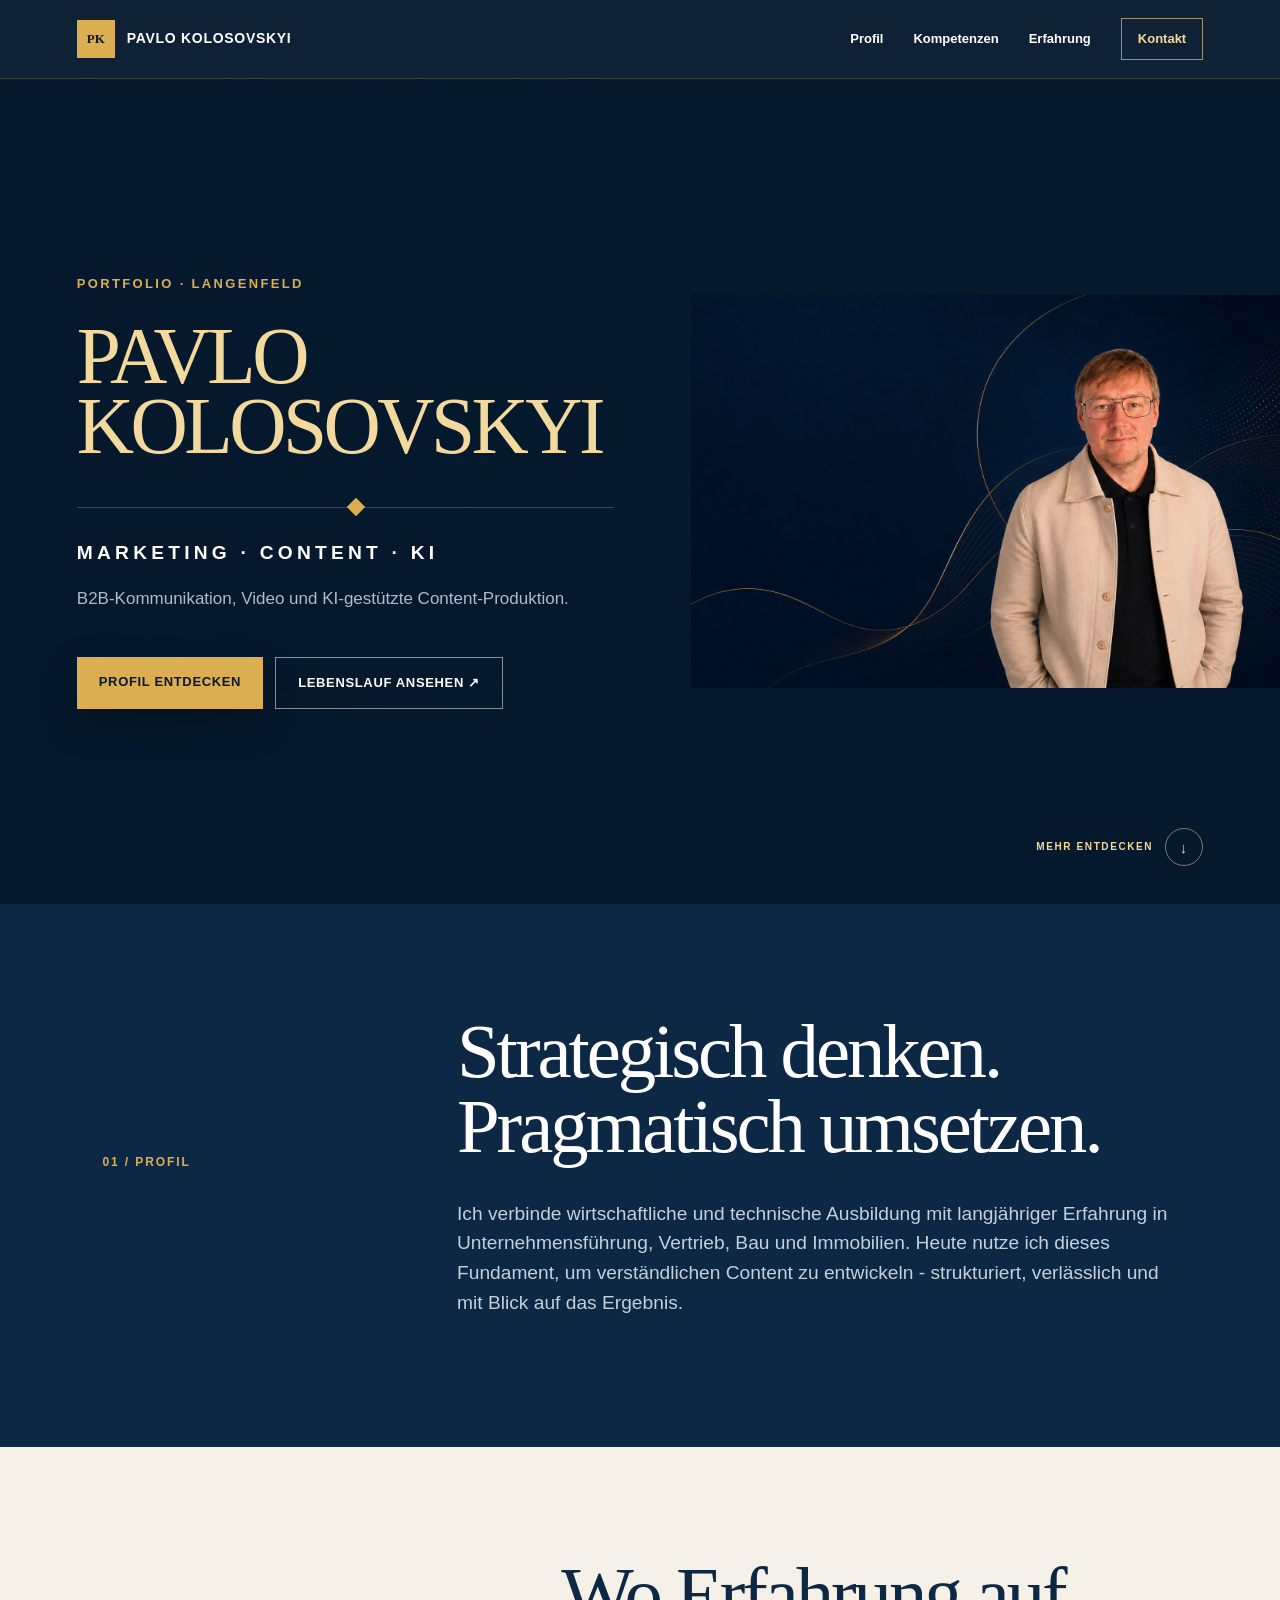
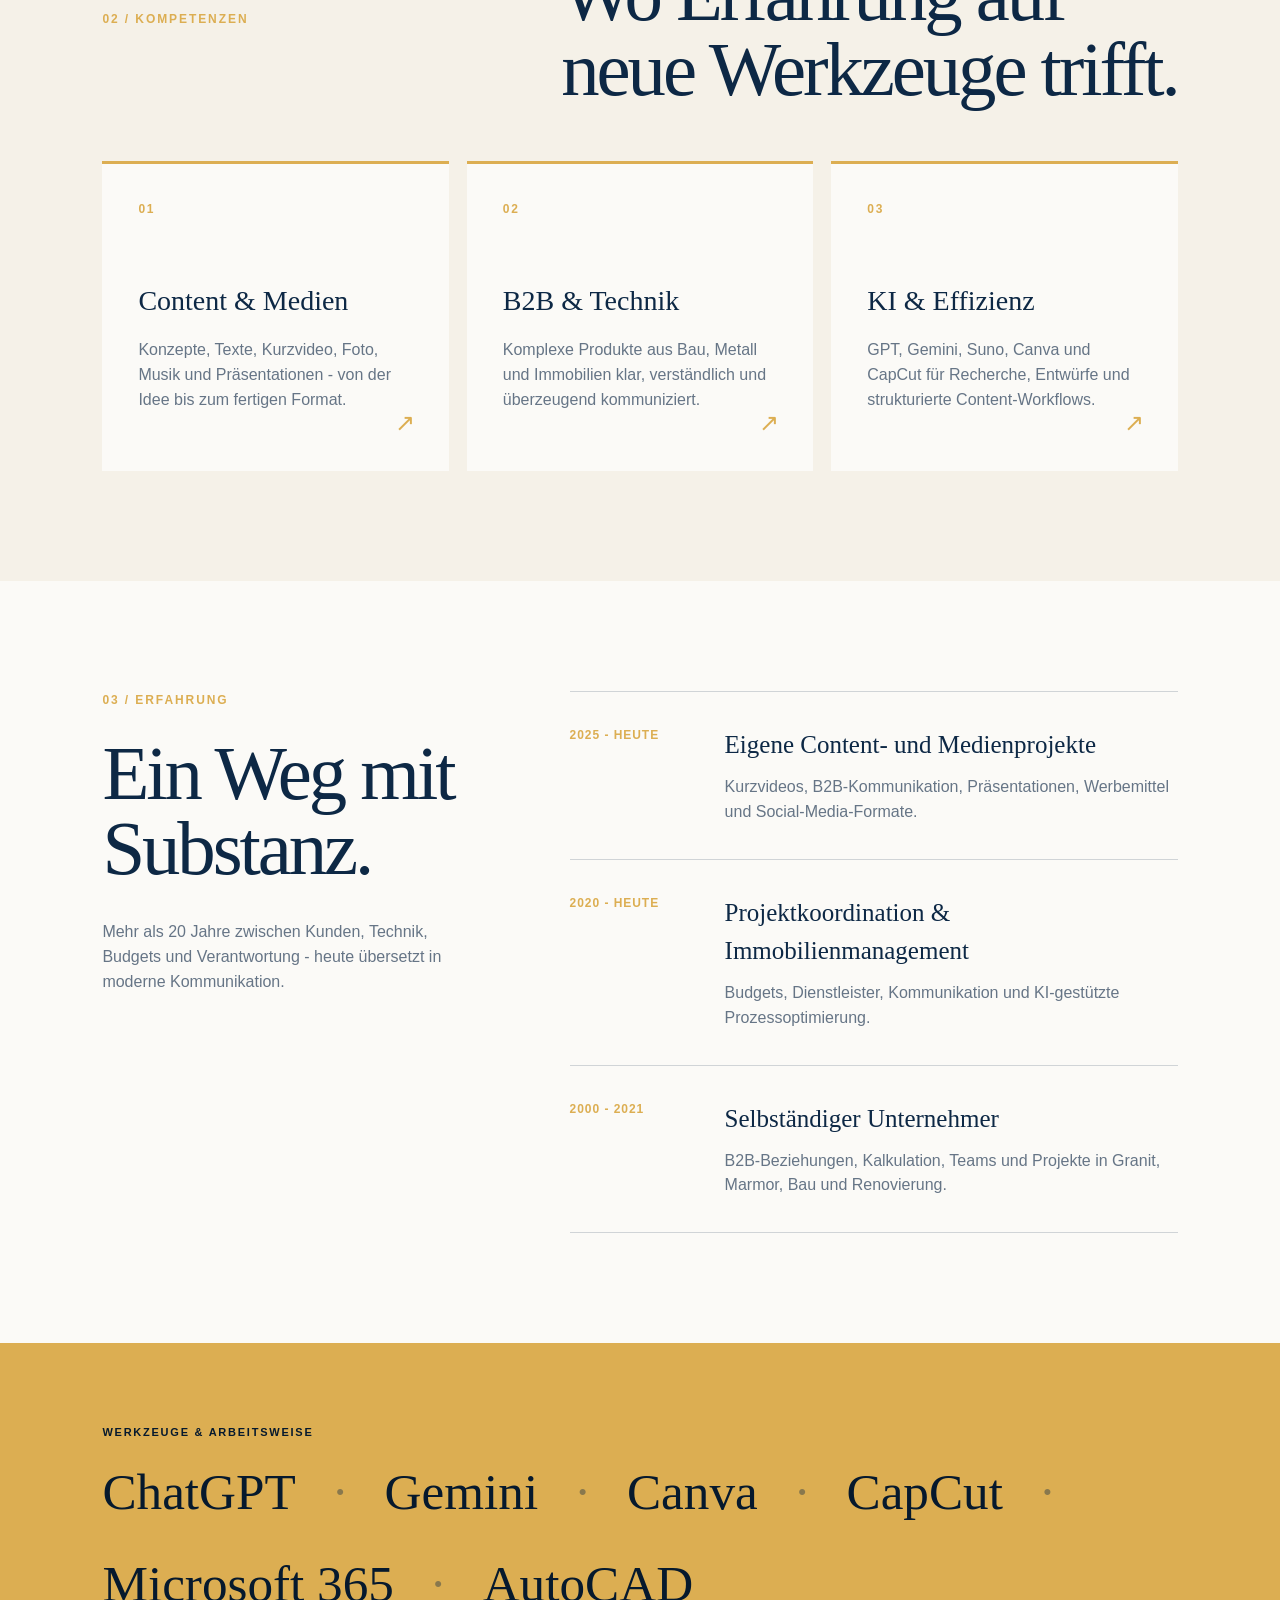
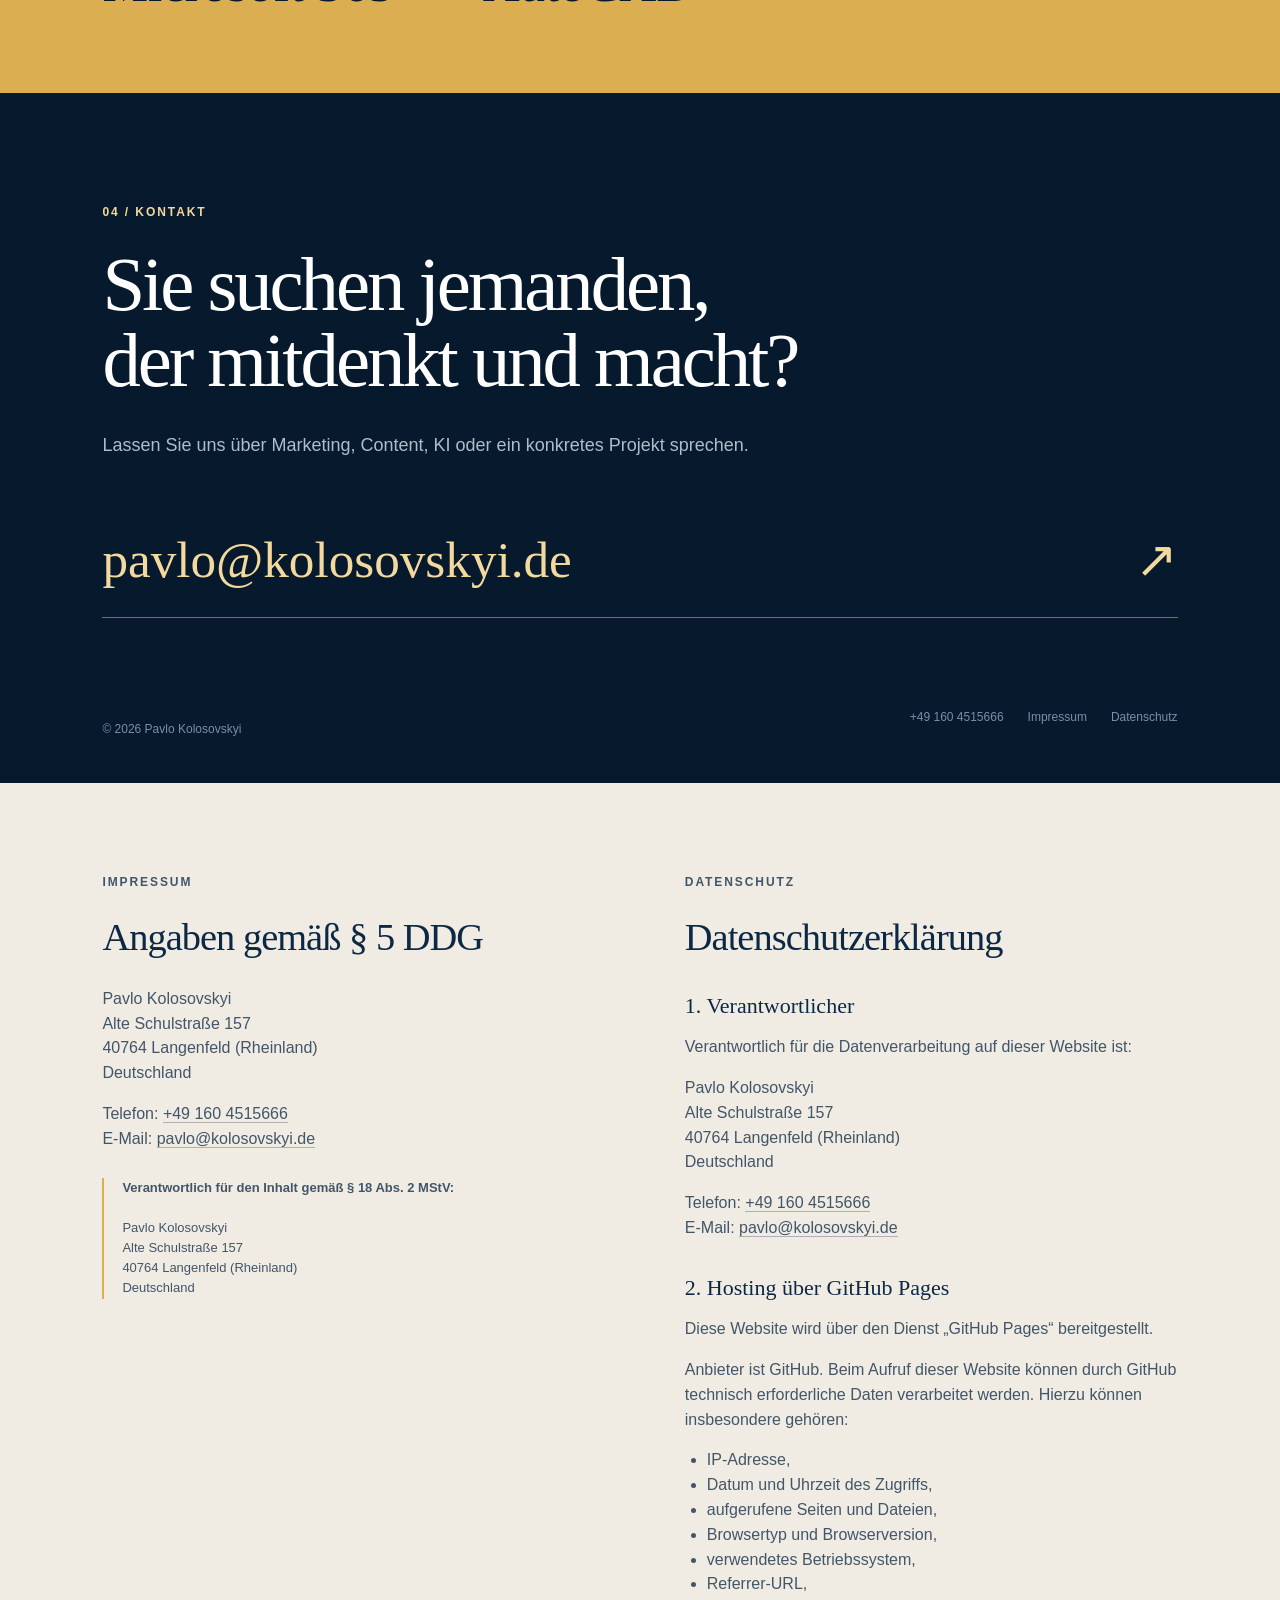
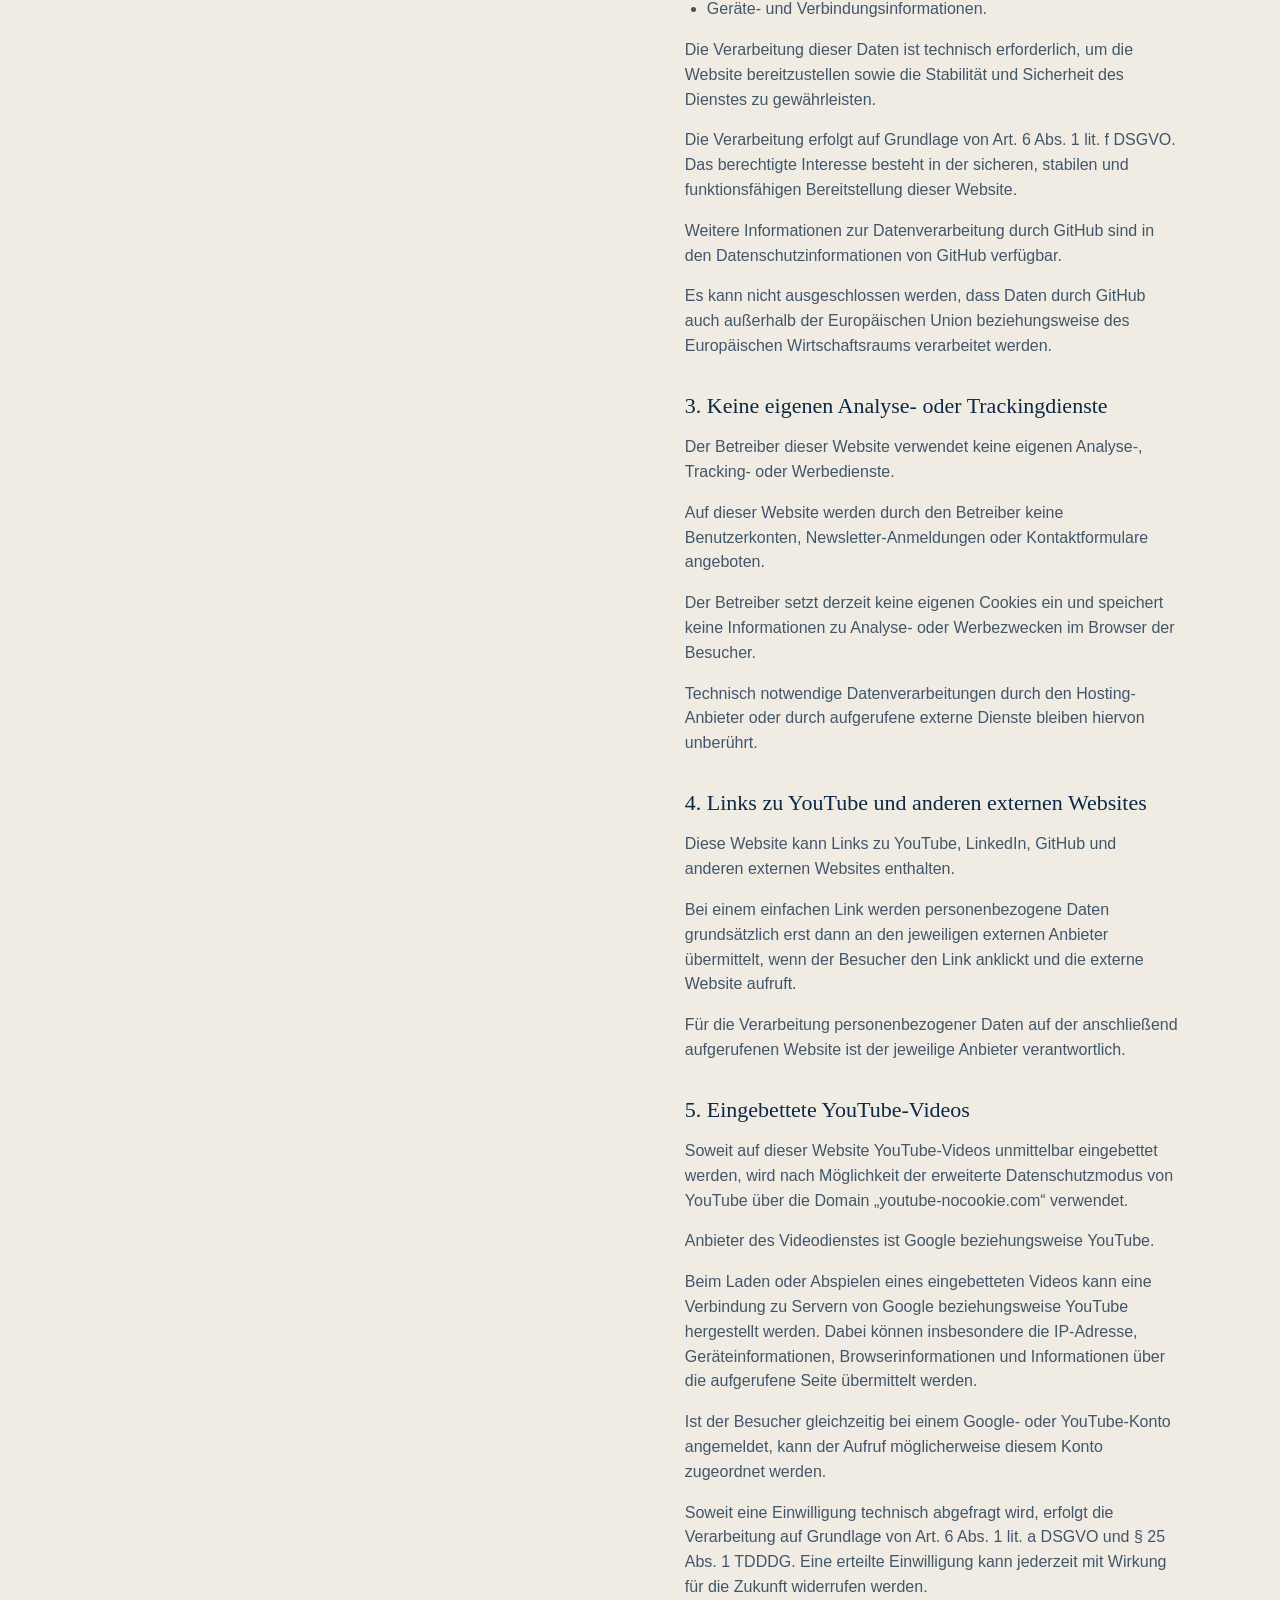
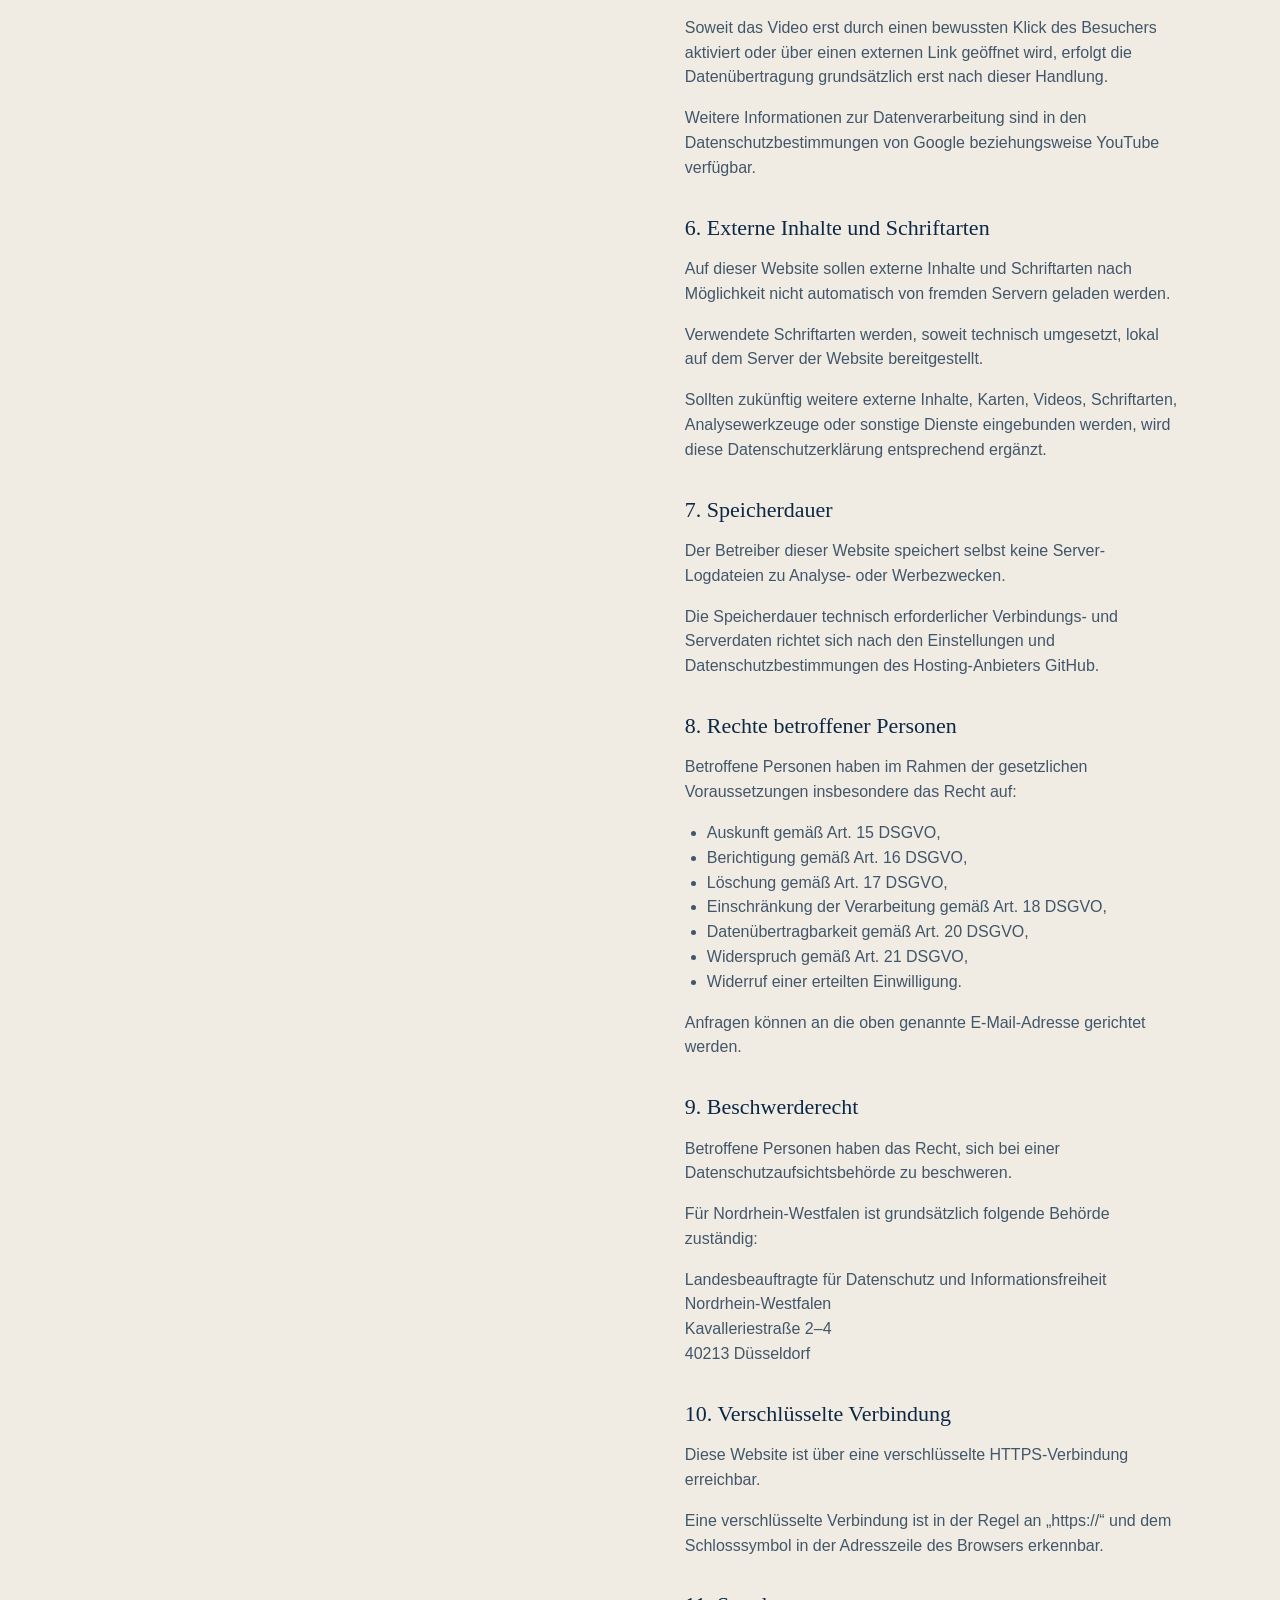
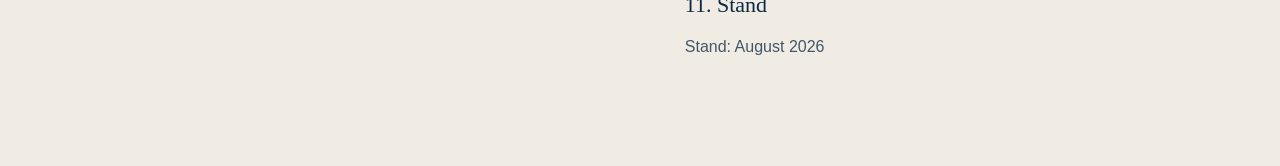
==== commit e3b20c1b: "Add complete Datenschutzerklärung" ====
--- a/index.html
+++ b/index.html
@@ -19,7 +19,7 @@
     <meta name="twitter:title" content="Pavlo Kolosovskyi | Marketing, Content & KI" />
     <meta name="twitter:description" content="B2B-Kommunikation, Video und KI-gestützte Content-Produktion aus Langenfeld." />
     <meta name="twitter:image" content="https://kolosovskyi.de/og.png" />
-    <link rel="stylesheet" href="./style.css?v=20260726-4" />
+    <link rel="stylesheet" href="./style.css?v=20260805-1" />
   </head>
   <body>
     <main>
@@ -92,9 +92,67 @@
         </article>
         <article id="datenschutz">
           <p class="section-label">Datenschutz</p>
-          <h2>Keine Analyse, kein Tracking</h2>
-          <p>Diese Website setzt keine Cookies, verwendet keine Analyse- oder Trackingdienste, speichert keine Daten im Browser und enthält keine Kontaktformulare. Über diese Website werden keine personenbezogenen Daten aktiv erhoben oder zu Werbezwecken verarbeitet.</p>
-          <p class="legal-note">Beim technischen Aufruf können durch den Hosting-Anbieter notwendige Verbindungsdaten, insbesondere die IP-Adresse, kurzfristig verarbeitet werden, damit die Seite ausgeliefert und geschützt werden kann.</p>
+          <h2>Datenschutzerklärung</h2>
+          <h3>1. Verantwortlicher</h3>
+          <p>Verantwortlich für die Datenverarbeitung auf dieser Website ist:</p>
+          <p>Pavlo Kolosovskyi<br />Alte Schulstraße 157<br />40764 Langenfeld (Rheinland)<br />Deutschland</p>
+          <p>Telefon: <a href="tel:+491604515666">+49 160 4515666</a><br />E-Mail: <a href="mailto:pavlo@kolosovskyi.de">pavlo@kolosovskyi.de</a></p>
+
+          <h3>2. Hosting über GitHub Pages</h3>
+          <p>Diese Website wird über den Dienst „GitHub Pages“ bereitgestellt.</p>
+          <p>Anbieter ist GitHub. Beim Aufruf dieser Website können durch GitHub technisch erforderliche Daten verarbeitet werden. Hierzu können insbesondere gehören:</p>
+          <ul><li>IP-Adresse,</li><li>Datum und Uhrzeit des Zugriffs,</li><li>aufgerufene Seiten und Dateien,</li><li>Browsertyp und Browserversion,</li><li>verwendetes Betriebssystem,</li><li>Referrer-URL,</li><li>Geräte- und Verbindungsinformationen.</li></ul>
+          <p>Die Verarbeitung dieser Daten ist technisch erforderlich, um die Website bereitzustellen sowie die Stabilität und Sicherheit des Dienstes zu gewährleisten.</p>
+          <p>Die Verarbeitung erfolgt auf Grundlage von Art. 6 Abs. 1 lit. f DSGVO. Das berechtigte Interesse besteht in der sicheren, stabilen und funktionsfähigen Bereitstellung dieser Website.</p>
+          <p>Weitere Informationen zur Datenverarbeitung durch GitHub sind in den Datenschutzinformationen von GitHub verfügbar.</p>
+          <p>Es kann nicht ausgeschlossen werden, dass Daten durch GitHub auch außerhalb der Europäischen Union beziehungsweise des Europäischen Wirtschaftsraums verarbeitet werden.</p>
+
+          <h3>3. Keine eigenen Analyse- oder Trackingdienste</h3>
+          <p>Der Betreiber dieser Website verwendet keine eigenen Analyse-, Tracking- oder Werbedienste.</p>
+          <p>Auf dieser Website werden durch den Betreiber keine Benutzerkonten, Newsletter-Anmeldungen oder Kontaktformulare angeboten.</p>
+          <p>Der Betreiber setzt derzeit keine eigenen Cookies ein und speichert keine Informationen zu Analyse- oder Werbezwecken im Browser der Besucher.</p>
+          <p>Technisch notwendige Datenverarbeitungen durch den Hosting-Anbieter oder durch aufgerufene externe Dienste bleiben hiervon unberührt.</p>
+
+          <h3>4. Links zu YouTube und anderen externen Websites</h3>
+          <p>Diese Website kann Links zu YouTube, LinkedIn, GitHub und anderen externen Websites enthalten.</p>
+          <p>Bei einem einfachen Link werden personenbezogene Daten grundsätzlich erst dann an den jeweiligen externen Anbieter übermittelt, wenn der Besucher den Link anklickt und die externe Website aufruft.</p>
+          <p>Für die Verarbeitung personenbezogener Daten auf der anschließend aufgerufenen Website ist der jeweilige Anbieter verantwortlich.</p>
+
+          <h3>5. Eingebettete YouTube-Videos</h3>
+          <p>Soweit auf dieser Website YouTube-Videos unmittelbar eingebettet werden, wird nach Möglichkeit der erweiterte Datenschutzmodus von YouTube über die Domain „youtube-nocookie.com“ verwendet.</p>
+          <p>Anbieter des Videodienstes ist Google beziehungsweise YouTube.</p>
+          <p>Beim Laden oder Abspielen eines eingebetteten Videos kann eine Verbindung zu Servern von Google beziehungsweise YouTube hergestellt werden. Dabei können insbesondere die IP-Adresse, Geräteinformationen, Browserinformationen und Informationen über die aufgerufene Seite übermittelt werden.</p>
+          <p>Ist der Besucher gleichzeitig bei einem Google- oder YouTube-Konto angemeldet, kann der Aufruf möglicherweise diesem Konto zugeordnet werden.</p>
+          <p>Soweit eine Einwilligung technisch abgefragt wird, erfolgt die Verarbeitung auf Grundlage von Art. 6 Abs. 1 lit. a DSGVO und § 25 Abs. 1 TDDDG. Eine erteilte Einwilligung kann jederzeit mit Wirkung für die Zukunft widerrufen werden.</p>
+          <p>Soweit das Video erst durch einen bewussten Klick des Besuchers aktiviert oder über einen externen Link geöffnet wird, erfolgt die Datenübertragung grundsätzlich erst nach dieser Handlung.</p>
+          <p>Weitere Informationen zur Datenverarbeitung sind in den Datenschutzbestimmungen von Google beziehungsweise YouTube verfügbar.</p>
+
+          <h3>6. Externe Inhalte und Schriftarten</h3>
+          <p>Auf dieser Website sollen externe Inhalte und Schriftarten nach Möglichkeit nicht automatisch von fremden Servern geladen werden.</p>
+          <p>Verwendete Schriftarten werden, soweit technisch umgesetzt, lokal auf dem Server der Website bereitgestellt.</p>
+          <p>Sollten zukünftig weitere externe Inhalte, Karten, Videos, Schriftarten, Analysewerkzeuge oder sonstige Dienste eingebunden werden, wird diese Datenschutzerklärung entsprechend ergänzt.</p>
+
+          <h3>7. Speicherdauer</h3>
+          <p>Der Betreiber dieser Website speichert selbst keine Server-Logdateien zu Analyse- oder Werbezwecken.</p>
+          <p>Die Speicherdauer technisch erforderlicher Verbindungs- und Serverdaten richtet sich nach den Einstellungen und Datenschutzbestimmungen des Hosting-Anbieters GitHub.</p>
+
+          <h3>8. Rechte betroffener Personen</h3>
+          <p>Betroffene Personen haben im Rahmen der gesetzlichen Voraussetzungen insbesondere das Recht auf:</p>
+          <ul><li>Auskunft gemäß Art. 15 DSGVO,</li><li>Berichtigung gemäß Art. 16 DSGVO,</li><li>Löschung gemäß Art. 17 DSGVO,</li><li>Einschränkung der Verarbeitung gemäß Art. 18 DSGVO,</li><li>Datenübertragbarkeit gemäß Art. 20 DSGVO,</li><li>Widerspruch gemäß Art. 21 DSGVO,</li><li>Widerruf einer erteilten Einwilligung.</li></ul>
+          <p>Anfragen können an die oben genannte E-Mail-Adresse gerichtet werden.</p>
+
+          <h3>9. Beschwerderecht</h3>
+          <p>Betroffene Personen haben das Recht, sich bei einer Datenschutzaufsichtsbehörde zu beschweren.</p>
+          <p>Für Nordrhein-Westfalen ist grundsätzlich folgende Behörde zuständig:</p>
+          <p>Landesbeauftragte für Datenschutz und Informationsfreiheit Nordrhein-Westfalen<br />Kavalleriestraße 2–4<br />40213 Düsseldorf</p>
+
+          <h3>10. Verschlüsselte Verbindung</h3>
+          <p>Diese Website ist über eine verschlüsselte HTTPS-Verbindung erreichbar.</p>
+          <p>Eine verschlüsselte Verbindung ist in der Regel an „https://“ und dem Schlosssymbol in der Adresszeile des Browsers erkennbar.</p>
+
+          <h3>11. Stand</h3>
+          <p>Stand: August 2026</p>
+
         </article>
       </section>
     </main>
--- a/style.css
+++ b/style.css
@@ -1022,9 +1022,23 @@
   margin: 0 0 28px;
 }
 
+.legal-section h3 {
+  color: var(--navy);
+  font-family: Georgia, "Times New Roman", serif;
+  font-size: 22px;
+  font-weight: 400;
+  line-height: 1.2;
+  margin: 34px 0 14px;
+}
+
 .legal-section p {
   color: #42566a;
   max-width: 680px;
+}
+
+.legal-section ul {
+  color: #42566a;
+  padding-left: 22px;
 }
 
 .legal-section a {
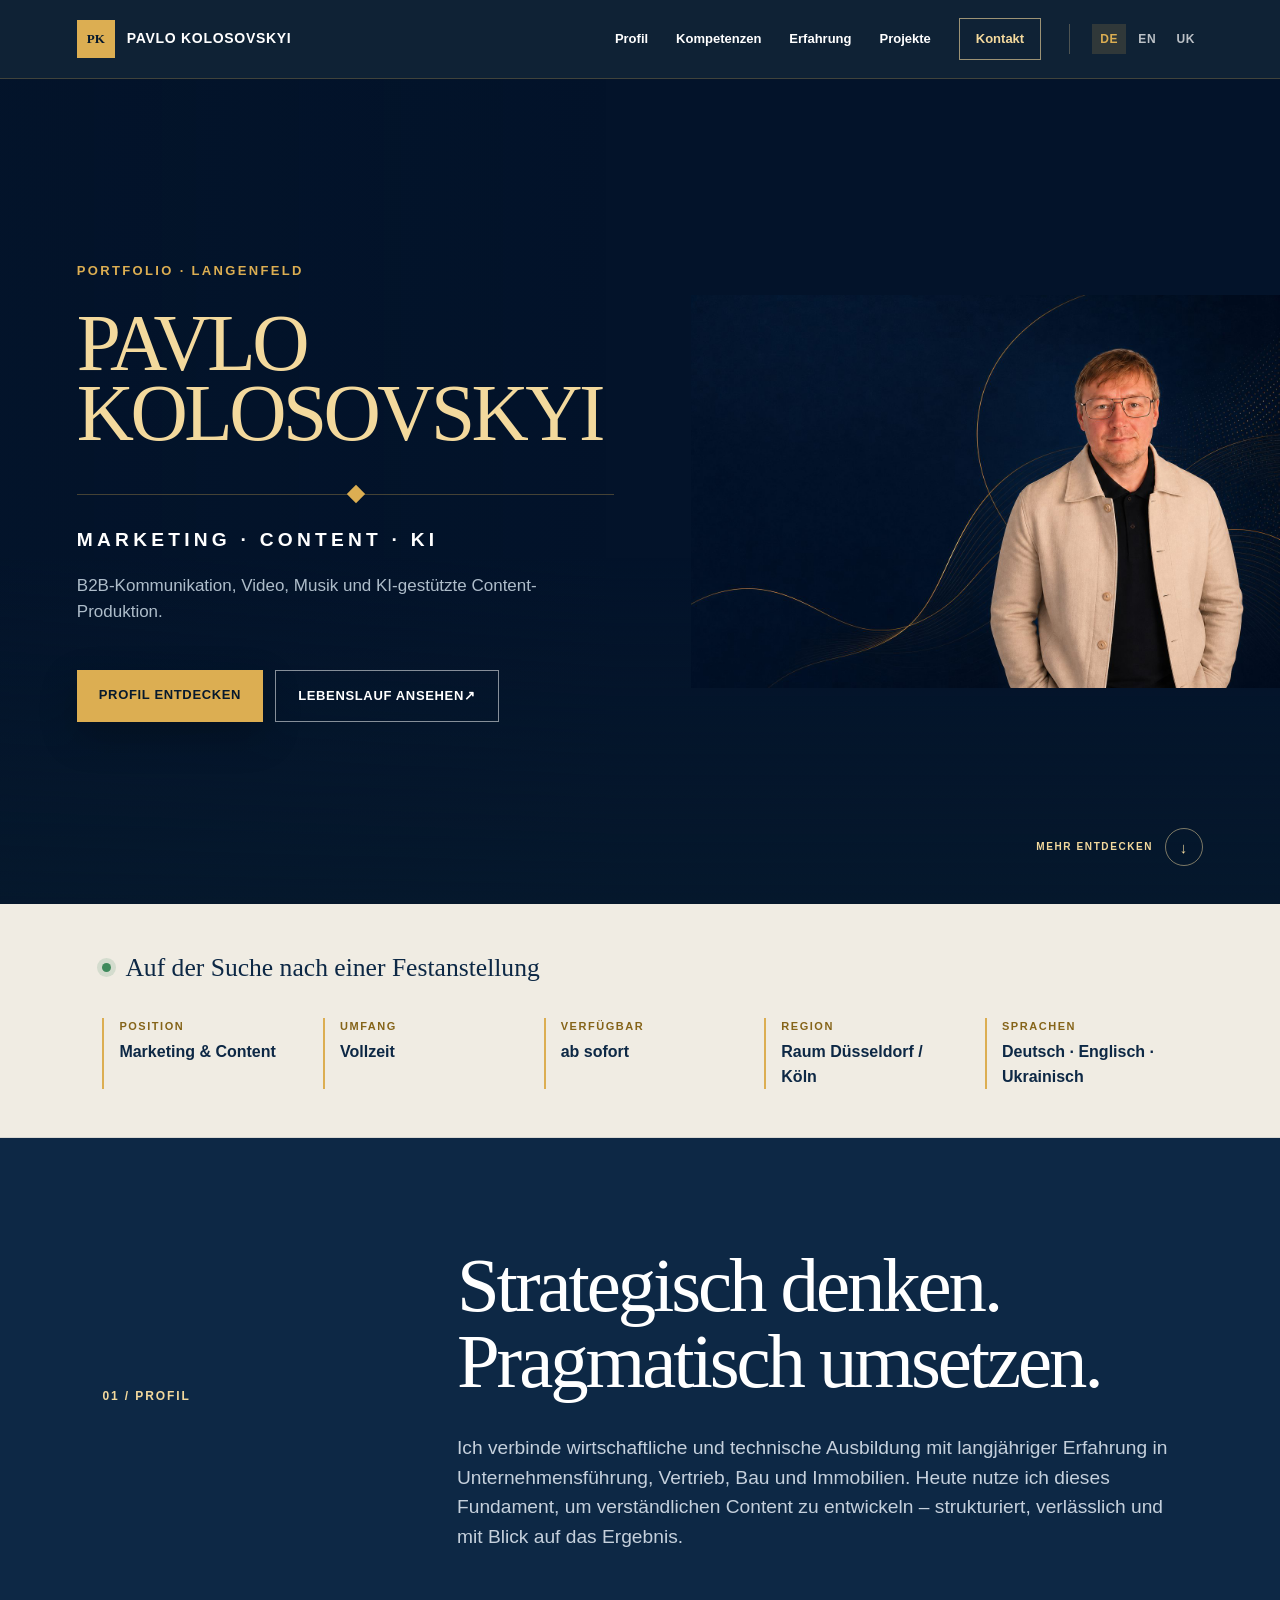
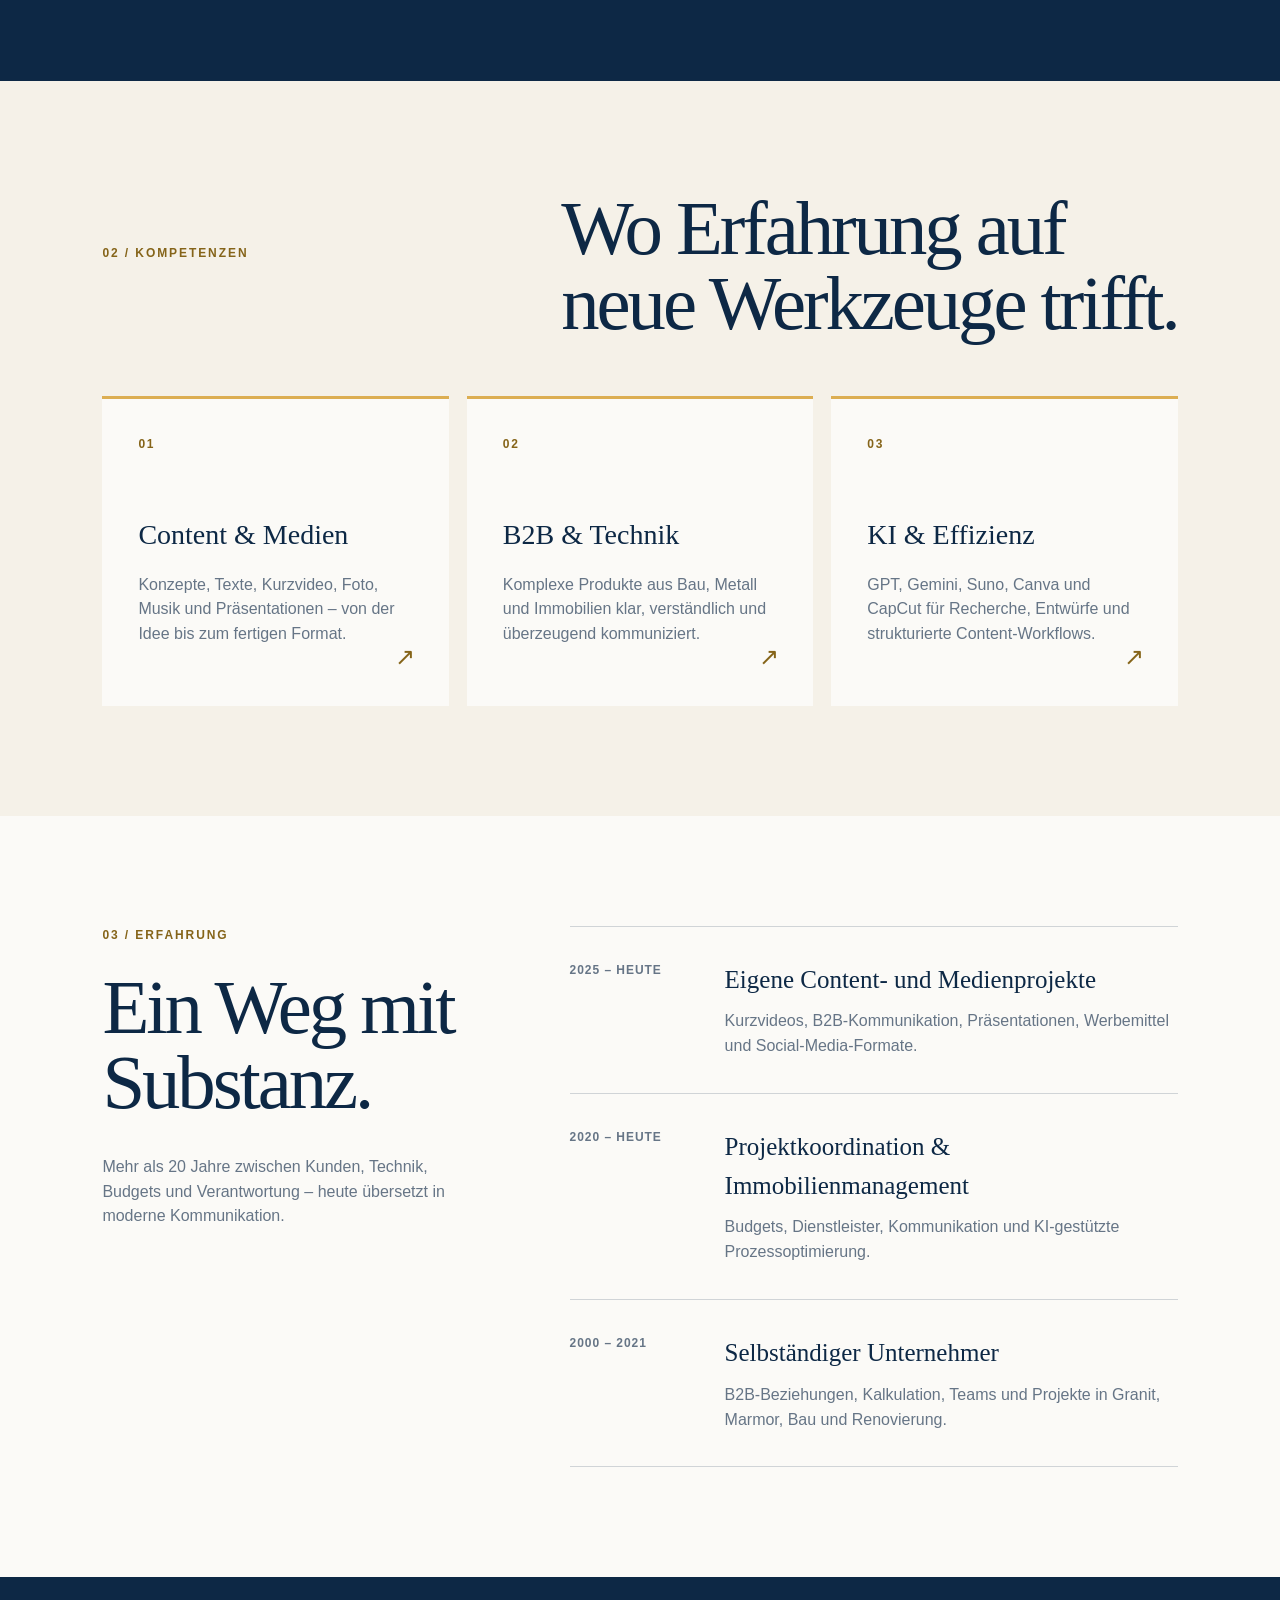
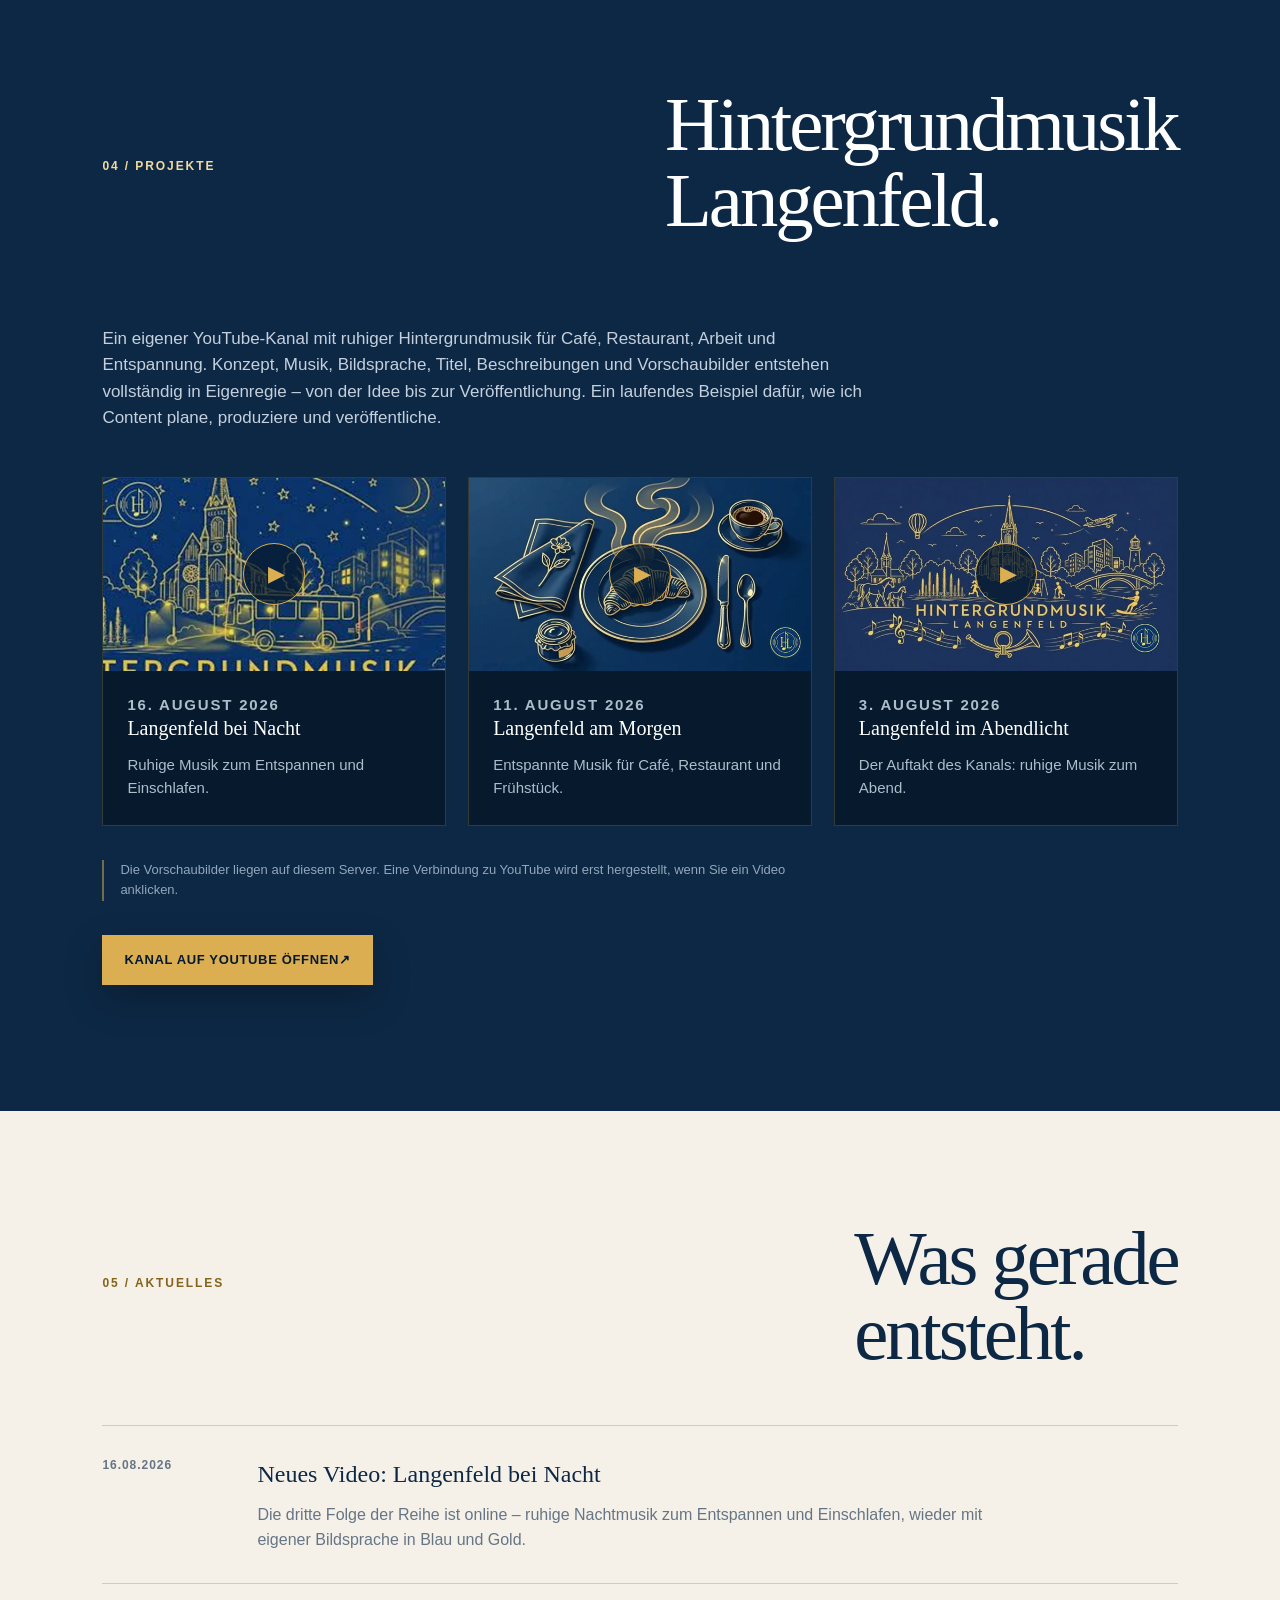
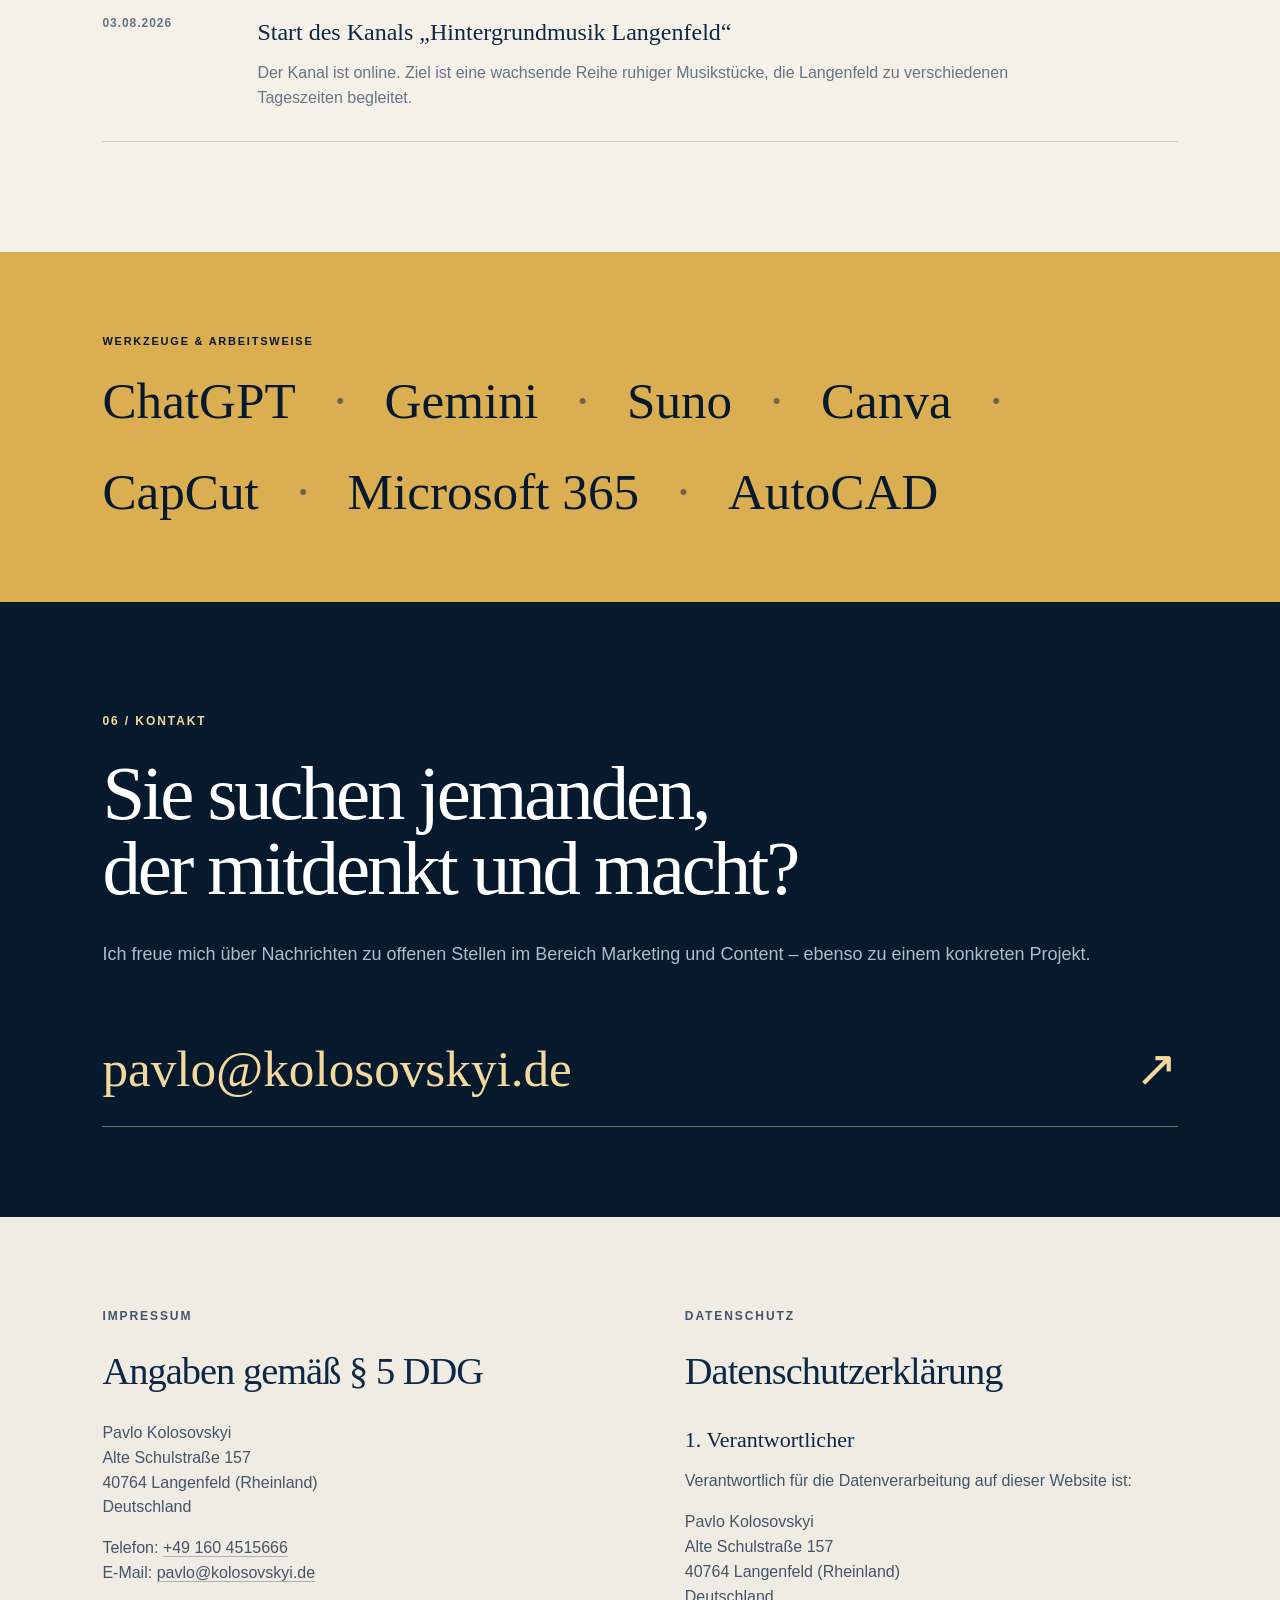
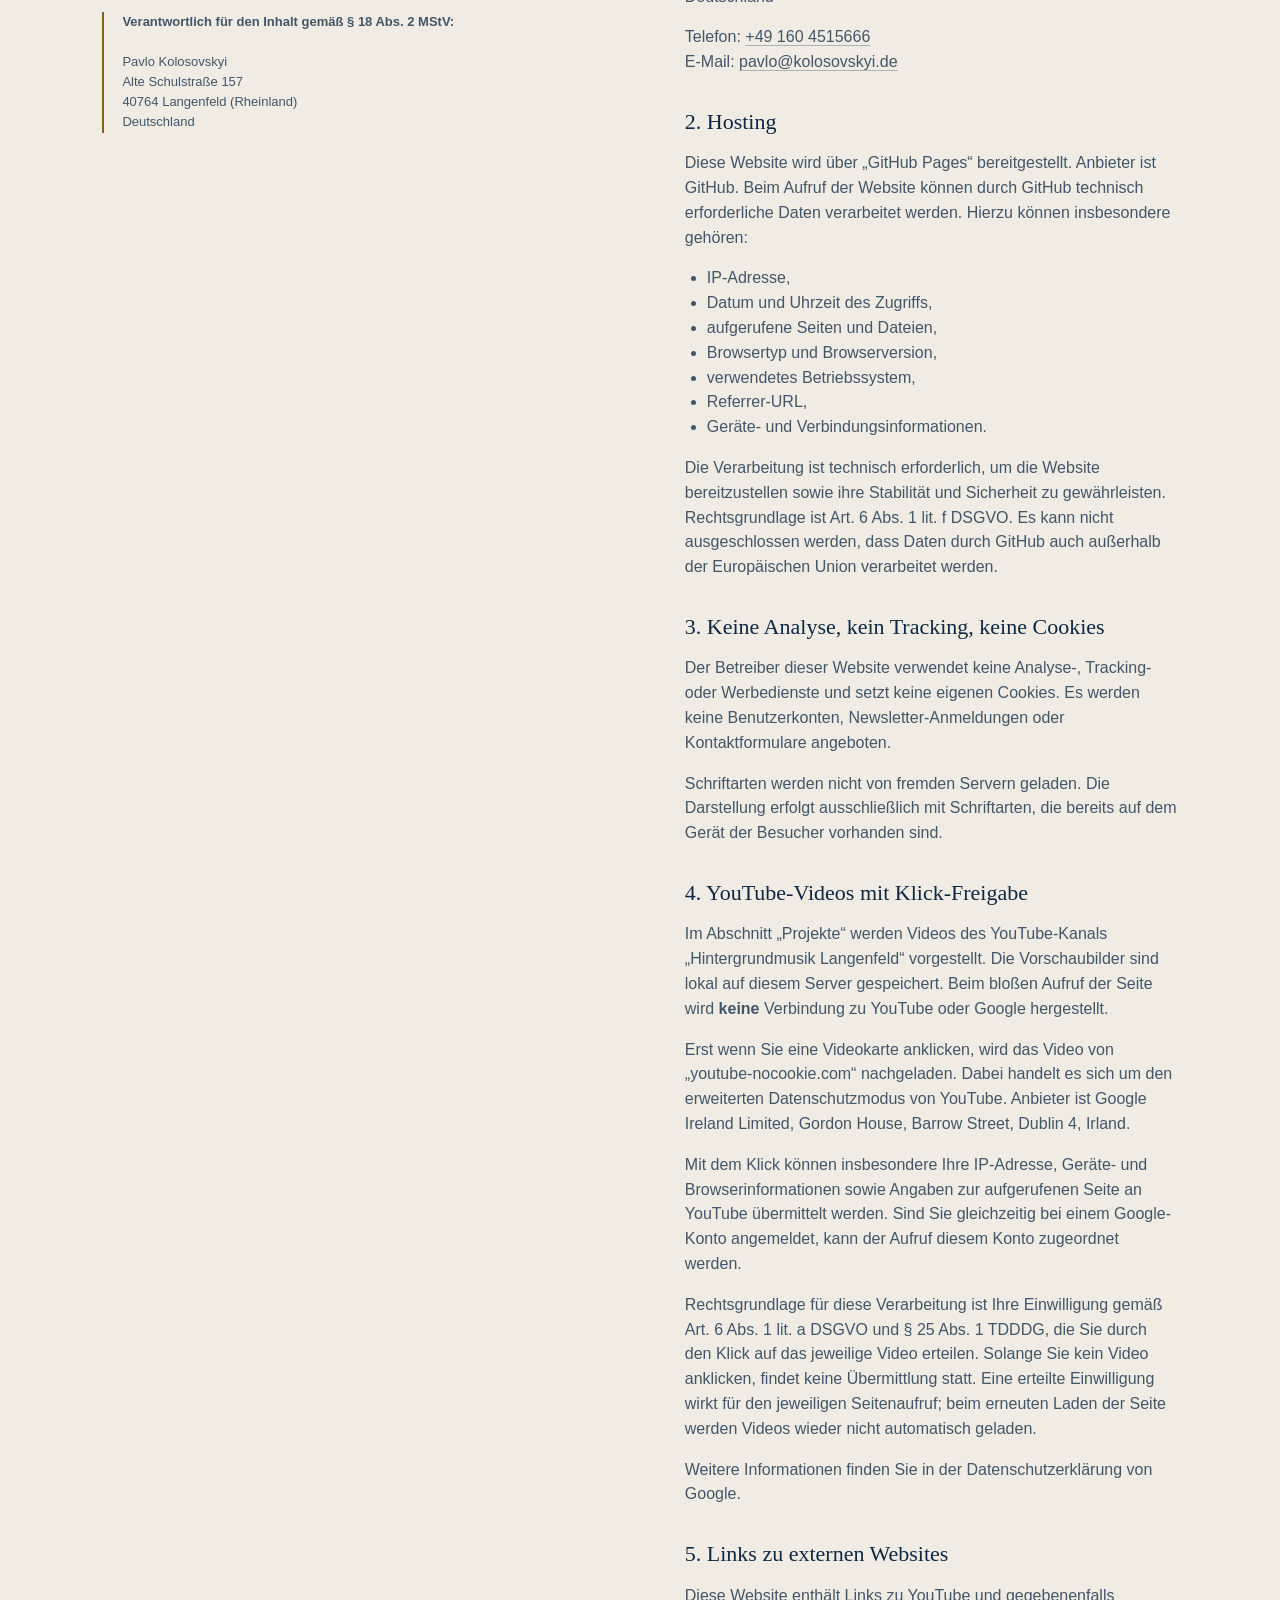
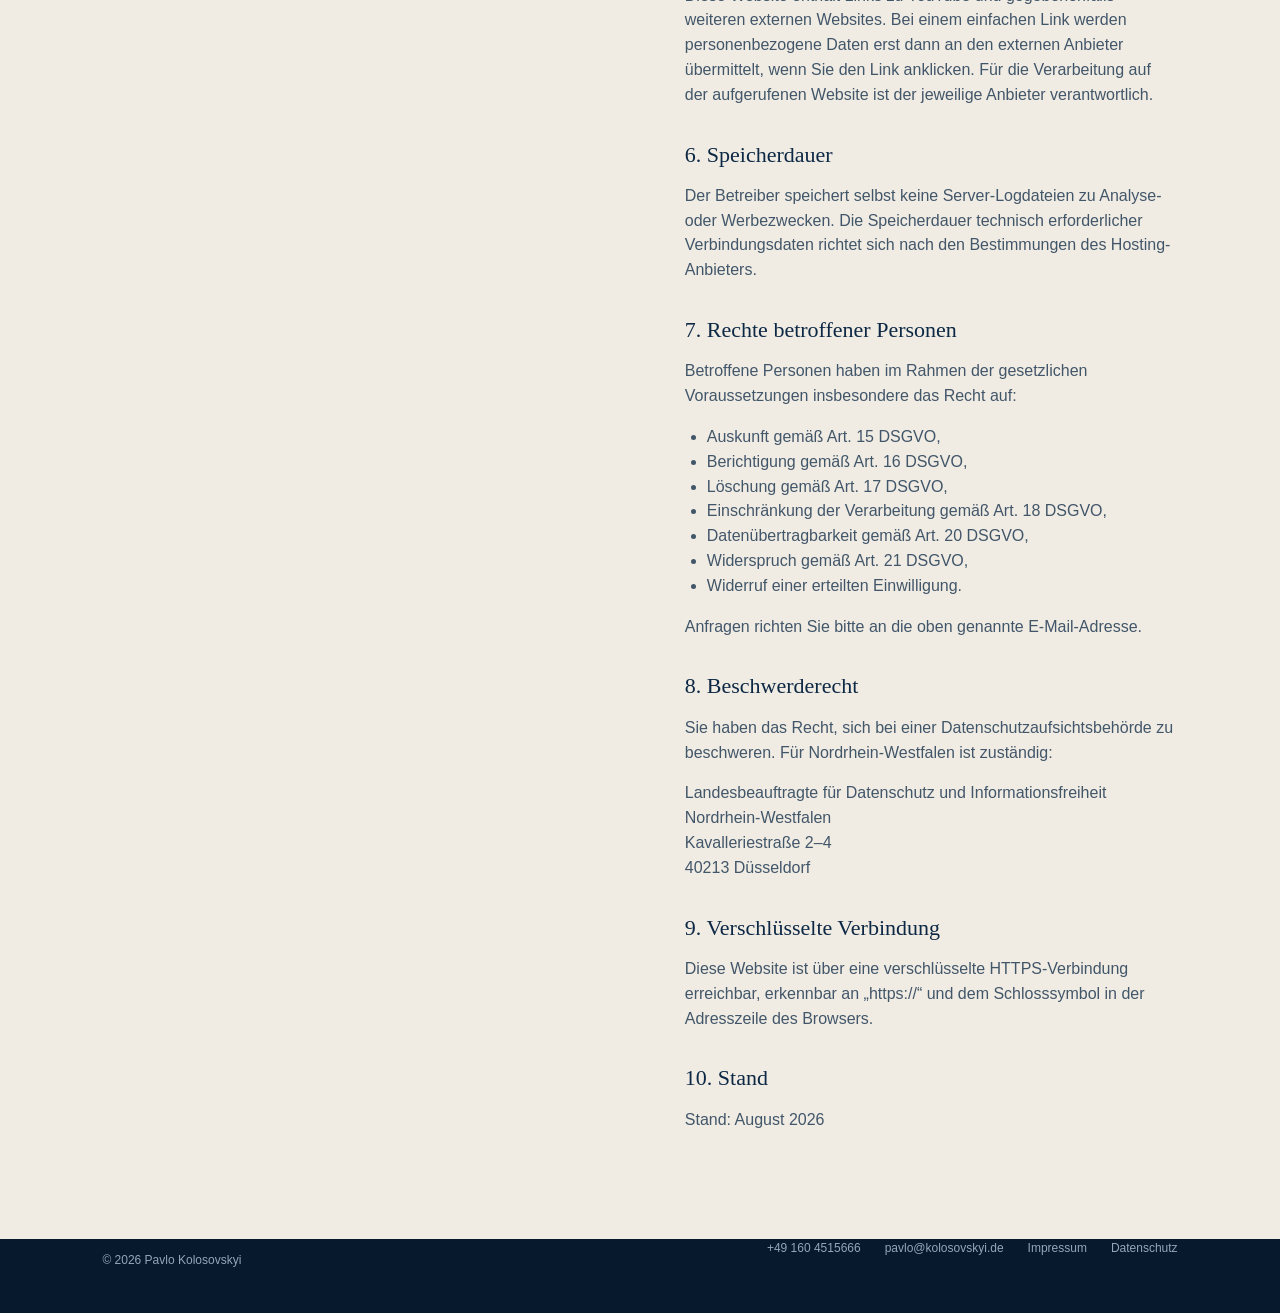
==== commit c3942af7: "Rebuild site: three languages, projects section, job-search block - German, English and Ukrainian ve" ====
--- a/index.html
+++ b/index.html
@@ -3,85 +3,287 @@
   <head>
     <meta charset="utf-8" />
     <meta name="viewport" content="width=device-width, initial-scale=1" />
-    <title>Pavlo Kolosovskyi | Marketing & Content Specialist</title>
-    <meta name="description" content="B2B-Kommunikation, Video und KI-gestützte Content-Produktion aus Langenfeld." />
+    <title>Pavlo Kolosovskyi | Marketing, Content &amp; KI</title>
+    <meta name="description" content="Portfolio von Pavlo Kolosovskyi aus Langenfeld: B2B-Kommunikation, Video, Musik und KI-gestützte Content-Produktion." />
     <meta name="robots" content="index,follow" />
     <meta name="author" content="Pavlo Kolosovskyi" />
-    <meta name="theme-color" content="#07182d" />
+    <meta name="theme-color" content="#06192d" />
+
     <link rel="canonical" href="https://kolosovskyi.de/" />
+    <link rel="alternate" hreflang="de" href="https://kolosovskyi.de/" />
+    <link rel="alternate" hreflang="en" href="https://kolosovskyi.de/en/" />
+    <link rel="alternate" hreflang="uk" href="https://kolosovskyi.de/uk/" />
+    <link rel="alternate" hreflang="x-default" href="https://kolosovskyi.de/" />
+
+    <link rel="icon" href="assets/favicon.ico" sizes="any" />
+    <link rel="apple-touch-icon" href="assets/apple-touch-icon.png" />
+
     <meta property="og:type" content="website" />
     <meta property="og:locale" content="de_DE" />
-    <meta property="og:title" content="Pavlo Kolosovskyi | Marketing, Content & KI" />
-    <meta property="og:description" content="B2B-Kommunikation, Video und KI-gestützte Content-Produktion aus Langenfeld." />
+    <meta property="og:site_name" content="Pavlo Kolosovskyi" />
+    <meta property="og:title" content="Pavlo Kolosovskyi | Marketing, Content &amp; KI" />
+    <meta property="og:description" content="B2B-Kommunikation, Video, Musik und KI-gestützte Content-Produktion aus Langenfeld." />
     <meta property="og:url" content="https://kolosovskyi.de/" />
-    <meta property="og:image" content="https://kolosovskyi.de/og.png" />
+    <meta property="og:image" content="https://kolosovskyi.de/assets/og.jpg" />
+    <meta property="og:image:width" content="1200" />
+    <meta property="og:image:height" content="800" />
+    <meta property="og:image:alt" content="Pavlo Kolosovskyi - Marketing, Content und KI" />
     <meta name="twitter:card" content="summary_large_image" />
-    <meta name="twitter:title" content="Pavlo Kolosovskyi | Marketing, Content & KI" />
-    <meta name="twitter:description" content="B2B-Kommunikation, Video und KI-gestützte Content-Produktion aus Langenfeld." />
-    <meta name="twitter:image" content="https://kolosovskyi.de/og.png" />
-    <link rel="stylesheet" href="./style.css?v=20260805-1" />
+    <meta name="twitter:title" content="Pavlo Kolosovskyi | Marketing, Content &amp; KI" />
+    <meta name="twitter:description" content="B2B-Kommunikation, Video, Musik und KI-gestützte Content-Produktion aus Langenfeld." />
+    <meta name="twitter:image" content="https://kolosovskyi.de/assets/og.jpg" />
+
+    <link rel="stylesheet" href="assets/style.css" />
+
+    <script type="application/ld+json">
+      {
+        "@context": "https://schema.org",
+        "@type": "ProfilePage",
+        "url": "https://kolosovskyi.de/",
+        "inLanguage": "de-DE",
+        "mainEntity": {
+          "@type": "Person",
+          "name": "Pavlo Kolosovskyi",
+          "url": "https://kolosovskyi.de/",
+          "image": "https://kolosovskyi.de/assets/og.jpg",
+          "email": "pavlo@kolosovskyi.de",
+          "telephone": "+49 160 4515666",
+          "jobTitle": "Marketing & Content Specialist",
+          "description": "B2B-Kommunikation, Video, Musik und KI-gestützte Content-Produktion aus Langenfeld.",
+          "address": {
+            "@type": "PostalAddress",
+            "streetAddress": "Alte Schulstraße 157",
+            "postalCode": "40764",
+            "addressLocality": "Langenfeld (Rheinland)",
+            "addressRegion": "Nordrhein-Westfalen",
+            "addressCountry": "DE"
+          },
+          "knowsLanguage": ["de", "en", "uk"],
+          "knowsAbout": [
+            "Marketing",
+            "Content-Produktion",
+            "B2B-Kommunikation",
+            "Künstliche Intelligenz",
+            "Videoproduktion",
+            "Musikproduktion",
+            "Projektkoordination",
+            "Immobilienmanagement"
+          ],
+          "sameAs": ["https://www.youtube.com/channel/UC3sv8M5KpYVajxv3SF8W27A"]
+        }
+      }
+    </script>
   </head>
+
   <body>
+    <a class="skip-link" href="#profil">Zum Inhalt springen</a>
+
+    <header class="site-header">
+      <a class="brand" href="#top"><span class="brand-mark">PK</span><span>Pavlo Kolosovskyi</span></a>
+      <input class="nav-toggle" type="checkbox" id="nav-toggle" />
+      <label class="nav-burger" for="nav-toggle" title="Menü öffnen und schließen">
+        <span aria-hidden="true"></span><span aria-hidden="true"></span><span aria-hidden="true"></span>
+        <em>Menü</em>
+      </label>
+      <nav aria-label="Hauptnavigation">
+        <a href="#profil">Profil</a>
+        <a href="#kompetenzen">Kompetenzen</a>
+        <a href="#erfahrung">Erfahrung</a>
+        <a href="#projekte">Projekte</a>
+        <a class="nav-cta" href="#kontakt">Kontakt</a>
+        <div class="lang-switch">
+          <a href="index.html" aria-current="true" lang="de" hreflang="de">DE</a>
+          <a href="en/index.html" lang="en" hreflang="en">EN</a>
+          <a href="uk/index.html" lang="uk" hreflang="uk">UK</a>
+        </div>
+      </nav>
+    </header>
+
     <main>
-      <header class="site-header">
-        <a class="brand" href="#top"><span class="brand-mark">PK</span><span>Pavlo Kolosovskyi</span></a>
-        <nav aria-label="Hauptnavigation">
-          <a href="#profil">Profil</a><a href="#kompetenzen">Kompetenzen</a>
-          <a href="#erfahrung">Erfahrung</a><a class="nav-cta" href="#kontakt">Kontakt</a>
-        </nav>
-      </header>
       <section class="hero" id="top">
-        <div class="hero-desktop-layout">
-          <div class="hero-desktop-copy">
+        <div class="hero-layout">
+          <div class="hero-copy">
             <p class="hero-kicker">Portfolio · Langenfeld</p>
-            <h1><span>Pavlo</span><span>Kolosovskyi</span></h1>
+            <h1><span>Pavlo</span> <span>Kolosovskyi</span></h1>
             <div class="hero-rule" aria-hidden="true"><span></span></div>
             <p class="hero-disciplines">Marketing · Content · KI</p>
-            <p class="hero-summary">B2B-Kommunikation, Video und KI-gestützte Content-Produktion.</p>
-            <div class="hero-actions hero-actions-inline">
+            <p class="hero-summary">B2B-Kommunikation, Video, Musik und KI-gestützte Content-Produktion.</p>
+            <div class="hero-actions">
               <a class="button button-gold" href="#profil">Profil entdecken</a>
-              <a class="button button-outline-light" href="./lebenslauf.pdf">Lebenslauf ansehen ↗</a>
+              <a class="button button-outline-light" href="assets/lebenslauf.pdf">Lebenslauf ansehen <span aria-hidden="true">↗</span></a>
             </div>
           </div>
-          <div class="hero-desktop-portrait" aria-hidden="true"><img src="./hero-desktop-v2.png" alt="" /></div>
-        </div>
-        <img class="hero-poster" src="./og.png" alt="Pavlo Kolosovskyi - Marketing, Content und KI" />
-        <div class="hero-actions hero-actions-overlay">
-          <a class="button button-gold" href="#profil">Profil entdecken</a>
-          <a class="button button-outline-light" href="./lebenslauf.pdf">Lebenslauf ansehen ↗</a>
-        </div>
-        <a class="scroll-cue" href="#profil" aria-label="Zum Profil scrollen"><span>Mehr entdecken</span><b>↓</b></a>
-      </section>
+          <div class="hero-portrait" role="img" aria-label="Porträt von Pavlo Kolosovskyi"></div>
+        </div>
+        <a class="scroll-cue" href="#profil"><span>Mehr entdecken</span><b aria-hidden="true">↓</b></a>
+      </section>
+
+      <section class="seeking" id="gesucht">
+        <p class="seeking-status"><span class="status-dot" aria-hidden="true"></span>Auf der Suche nach einer Festanstellung</p>
+        <dl class="seeking-grid">
+          <div class="seeking-item"><dt>Position</dt><dd>Marketing &amp; Content</dd></div>
+          <div class="seeking-item"><dt>Umfang</dt><dd>Vollzeit</dd></div>
+          <div class="seeking-item"><dt>Verfügbar</dt><dd>ab sofort</dd></div>
+          <div class="seeking-item"><dt>Region</dt><dd>Raum Düsseldorf / Köln</dd></div>
+          <div class="seeking-item"><dt>Sprachen</dt><dd>Deutsch · Englisch · Ukrainisch</dd></div>
+        </dl>
+      </section>
+
       <section class="intro" id="profil">
         <p class="section-label">01 / Profil</p>
         <div>
           <h2>Strategisch denken.<br />Pragmatisch umsetzen.</h2>
-          <p>Ich verbinde wirtschaftliche und technische Ausbildung mit langjähriger Erfahrung in Unternehmensführung, Vertrieb, Bau und Immobilien. Heute nutze ich dieses Fundament, um verständlichen Content zu entwickeln - strukturiert, verlässlich und mit Blick auf das Ergebnis.</p>
-        </div>
-      </section>
+          <p>Ich verbinde wirtschaftliche und technische Ausbildung mit langjähriger Erfahrung in Unternehmensführung, Vertrieb, Bau und Immobilien. Heute nutze ich dieses Fundament, um verständlichen Content zu entwickeln – strukturiert, verlässlich und mit Blick auf das Ergebnis.</p>
+        </div>
+      </section>
+
       <section class="expertise-section" id="kompetenzen">
-        <div class="section-heading"><p class="section-label">02 / Kompetenzen</p><h2>Wo Erfahrung auf<br />neue Werkzeuge trifft.</h2></div>
+        <div class="section-heading">
+          <p class="section-label">02 / Kompetenzen</p>
+          <h2>Wo Erfahrung auf<br />neue Werkzeuge trifft.</h2>
+        </div>
         <div class="expertise-grid">
-          <article class="expertise-card"><div class="card-number">01</div><h3>Content & Medien</h3><p>Konzepte, Texte, Kurzvideo, Foto, Musik und Präsentationen - von der Idee bis zum fertigen Format.</p><span class="card-arrow">↗</span></article>
-          <article class="expertise-card"><div class="card-number">02</div><h3>B2B & Technik</h3><p>Komplexe Produkte aus Bau, Metall und Immobilien klar, verständlich und überzeugend kommuniziert.</p><span class="card-arrow">↗</span></article>
-          <article class="expertise-card"><div class="card-number">03</div><h3>KI & Effizienz</h3><p>GPT, Gemini, Suno, Canva und CapCut für Recherche, Entwürfe und strukturierte Content-Workflows.</p><span class="card-arrow">↗</span></article>
-        </div>
-      </section>
+          <article class="expertise-card">
+            <div class="card-number">01</div>
+            <h3>Content &amp; Medien</h3>
+            <p>Konzepte, Texte, Kurzvideo, Foto, Musik und Präsentationen – von der Idee bis zum fertigen Format.</p>
+            <span class="card-arrow" aria-hidden="true">↗</span>
+          </article>
+          <article class="expertise-card">
+            <div class="card-number">02</div>
+            <h3>B2B &amp; Technik</h3>
+            <p>Komplexe Produkte aus Bau, Metall und Immobilien klar, verständlich und überzeugend kommuniziert.</p>
+            <span class="card-arrow" aria-hidden="true">↗</span>
+          </article>
+          <article class="expertise-card">
+            <div class="card-number">03</div>
+            <h3>KI &amp; Effizienz</h3>
+            <p>GPT, Gemini, Suno, Canva und CapCut für Recherche, Entwürfe und strukturierte Content-Workflows.</p>
+            <span class="card-arrow" aria-hidden="true">↗</span>
+          </article>
+        </div>
+      </section>
+
       <section class="experience-section" id="erfahrung">
-        <div class="experience-intro"><p class="section-label">03 / Erfahrung</p><h2>Ein Weg mit<br />Substanz.</h2><p>Mehr als 20 Jahre zwischen Kunden, Technik, Budgets und Verantwortung - heute übersetzt in moderne Kommunikation.</p></div>
+        <div class="experience-intro">
+          <p class="section-label">03 / Erfahrung</p>
+          <h2>Ein Weg mit<br />Substanz.</h2>
+          <p>Mehr als 20 Jahre zwischen Kunden, Technik, Budgets und Verantwortung – heute übersetzt in moderne Kommunikation.</p>
+        </div>
         <div class="timeline">
-          <article class="timeline-item"><p class="timeline-period">2025 - heute</p><div><h3>Eigene Content- und Medienprojekte</h3><p>Kurzvideos, B2B-Kommunikation, Präsentationen, Werbemittel und Social-Media-Formate.</p></div></article>
-          <article class="timeline-item"><p class="timeline-period">2020 - heute</p><div><h3>Projektkoordination & Immobilienmanagement</h3><p>Budgets, Dienstleister, Kommunikation und KI-gestützte Prozessoptimierung.</p></div></article>
-          <article class="timeline-item"><p class="timeline-period">2000 - 2021</p><div><h3>Selbständiger Unternehmer</h3><p>B2B-Beziehungen, Kalkulation, Teams und Projekte in Granit, Marmor, Bau und Renovierung.</p></div></article>
-        </div>
-      </section>
-      <section class="tools"><p>Werkzeuge & Arbeitsweise</p><div class="tool-row"><span>ChatGPT</span><span>Gemini</span><span>Canva</span><span>CapCut</span><span>Microsoft 365</span><span>AutoCAD</span></div></section>
+          <article class="timeline-item">
+            <p class="timeline-period">2025 – heute</p>
+            <div>
+              <h3>Eigene Content- und Medienprojekte</h3>
+              <p>Kurzvideos, B2B-Kommunikation, Präsentationen, Werbemittel und Social-Media-Formate.</p>
+            </div>
+          </article>
+          <article class="timeline-item">
+            <p class="timeline-period">2020 – heute</p>
+            <div>
+              <h3>Projektkoordination &amp; Immobilienmanagement</h3>
+              <p>Budgets, Dienstleister, Kommunikation und KI-gestützte Prozessoptimierung.</p>
+            </div>
+          </article>
+          <article class="timeline-item">
+            <p class="timeline-period">2000 – 2021</p>
+            <div>
+              <h3>Selbständiger Unternehmer</h3>
+              <p>B2B-Beziehungen, Kalkulation, Teams und Projekte in Granit, Marmor, Bau und Renovierung.</p>
+            </div>
+          </article>
+        </div>
+      </section>
+
+      <section class="projects-section" id="projekte">
+        <div class="section-heading">
+          <p class="section-label">04 / Projekte</p>
+          <h2>Hintergrundmusik<br />Langenfeld.</h2>
+        </div>
+        <p class="project-lead">Ein eigener YouTube-Kanal mit ruhiger Hintergrundmusik für Café, Restaurant, Arbeit und Entspannung. Konzept, Musik, Bildsprache, Titel, Beschreibungen und Vorschaubilder entstehen vollständig in Eigenregie – von der Idee bis zur Veröffentlichung. Ein laufendes Beispiel dafür, wie ich Content plane, produziere und veröffentliche.</p>
+
+        <div class="video-grid">
+          <article class="video-card">
+            <button class="video-frame" type="button" data-video="T-BLoHEZqq4" data-title="Langenfeld bei Nacht – Hintergrundmusik zum Entspannen">
+              <img src="assets/video-1.jpg" alt="Vorschaubild: Langenfeld bei Nacht" loading="lazy" width="640" height="360" />
+              <span class="play-badge" aria-hidden="true">▶</span>
+            </button>
+            <div class="video-body">
+              <p class="video-date">16. August 2026</p>
+              <h3>Langenfeld bei Nacht</h3>
+              <p>Ruhige Musik zum Entspannen und Einschlafen.</p>
+            </div>
+          </article>
+
+          <article class="video-card">
+            <button class="video-frame" type="button" data-video="KfmmcKByRnE" data-title="Langenfeld am Morgen – Hintergrundmusik für Café und Restaurant">
+              <img src="assets/video-2.jpg" alt="Vorschaubild: Langenfeld am Morgen" loading="lazy" width="640" height="360" />
+              <span class="play-badge" aria-hidden="true">▶</span>
+            </button>
+            <div class="video-body">
+              <p class="video-date">11. August 2026</p>
+              <h3>Langenfeld am Morgen</h3>
+              <p>Entspannte Musik für Café, Restaurant und Frühstück.</p>
+            </div>
+          </article>
+
+          <article class="video-card">
+            <button class="video-frame" type="button" data-video="vcA06M4yHZA" data-title="Langenfeld im Abendlicht – Ruhige Musik">
+              <img src="assets/video-3.jpg" alt="Vorschaubild: Langenfeld im Abendlicht" loading="lazy" width="640" height="360" />
+              <span class="play-badge" aria-hidden="true">▶</span>
+            </button>
+            <div class="video-body">
+              <p class="video-date">3. August 2026</p>
+              <h3>Langenfeld im Abendlicht</h3>
+              <p>Der Auftakt des Kanals: ruhige Musik zum Abend.</p>
+            </div>
+          </article>
+        </div>
+
+        <p class="video-note">Die Vorschaubilder liegen auf diesem Server. Eine Verbindung zu YouTube wird erst hergestellt, wenn Sie ein Video anklicken.</p>
+
+        <p class="channel-action">
+          <a class="button button-gold" href="https://www.youtube.com/channel/UC3sv8M5KpYVajxv3SF8W27A" target="_blank" rel="noopener">Kanal auf YouTube öffnen <span aria-hidden="true">↗</span></a>
+        </p>
+      </section>
+
+      <section class="news-section" id="aktuelles">
+        <div class="section-heading">
+          <p class="section-label">05 / Aktuelles</p>
+          <h2>Was gerade<br />entsteht.</h2>
+        </div>
+        <div class="news-list">
+          <article class="news-item">
+            <p class="news-date">16.08.2026</p>
+            <div>
+              <h3>Neues Video: Langenfeld bei Nacht</h3>
+              <p>Die dritte Folge der Reihe ist online – ruhige Nachtmusik zum Entspannen und Einschlafen, wieder mit eigener Bildsprache in Blau und Gold.</p>
+            </div>
+          </article>
+          <article class="news-item">
+            <p class="news-date">03.08.2026</p>
+            <div>
+              <h3>Start des Kanals „Hintergrundmusik Langenfeld“</h3>
+              <p>Der Kanal ist online. Ziel ist eine wachsende Reihe ruhiger Musikstücke, die Langenfeld zu verschiedenen Tageszeiten begleitet.</p>
+            </div>
+          </article>
+        </div>
+      </section>
+
+      <section class="tools">
+        <p>Werkzeuge &amp; Arbeitsweise</p>
+        <div class="tool-row">
+          <span>ChatGPT</span><span>Gemini</span><span>Suno</span><span>Canva</span><span>CapCut</span><span>Microsoft 365</span><span>AutoCAD</span>
+        </div>
+      </section>
+
       <section class="contact" id="kontakt">
-        <p class="section-label light">04 / Kontakt</p><h2>Sie suchen jemanden,<br />der mitdenkt und macht?</h2>
-        <p class="contact-copy">Lassen Sie uns über Marketing, Content, KI oder ein konkretes Projekt sprechen.</p>
-        <a class="contact-link" href="mailto:pavlo@kolosovskyi.de">pavlo@kolosovskyi.de <span>↗</span></a>
-        <footer><p>© 2026 Pavlo Kolosovskyi</p><div><a href="tel:+491604515666">+49 160 4515666</a><a href="#impressum">Impressum</a><a href="#datenschutz">Datenschutz</a></div></footer>
-      </section>
+        <p class="section-label light">06 / Kontakt</p>
+        <h2>Sie suchen jemanden,<br />der mitdenkt und macht?</h2>
+        <p class="contact-copy">Ich freue mich über Nachrichten zu offenen Stellen im Bereich Marketing und Content – ebenso zu einem konkreten Projekt.</p>
+        <a class="contact-link" href="mailto:pavlo@kolosovskyi.de">pavlo@kolosovskyi.de <span aria-hidden="true">↗</span></a>
+      </section>
+
       <section class="legal-section" aria-label="Rechtliche Hinweise">
         <article id="impressum">
           <p class="section-label">Impressum</p>
@@ -90,71 +292,66 @@
           <p>Telefon: <a href="tel:+491604515666">+49 160 4515666</a><br />E-Mail: <a href="mailto:pavlo@kolosovskyi.de">pavlo@kolosovskyi.de</a></p>
           <p class="legal-note"><strong>Verantwortlich für den Inhalt gemäß § 18 Abs. 2 MStV:</strong><br /><br />Pavlo Kolosovskyi<br />Alte Schulstraße 157<br />40764 Langenfeld (Rheinland)<br />Deutschland</p>
         </article>
+
         <article id="datenschutz">
           <p class="section-label">Datenschutz</p>
           <h2>Datenschutzerklärung</h2>
+
           <h3>1. Verantwortlicher</h3>
           <p>Verantwortlich für die Datenverarbeitung auf dieser Website ist:</p>
           <p>Pavlo Kolosovskyi<br />Alte Schulstraße 157<br />40764 Langenfeld (Rheinland)<br />Deutschland</p>
           <p>Telefon: <a href="tel:+491604515666">+49 160 4515666</a><br />E-Mail: <a href="mailto:pavlo@kolosovskyi.de">pavlo@kolosovskyi.de</a></p>
 
-          <h3>2. Hosting über GitHub Pages</h3>
-          <p>Diese Website wird über den Dienst „GitHub Pages“ bereitgestellt.</p>
-          <p>Anbieter ist GitHub. Beim Aufruf dieser Website können durch GitHub technisch erforderliche Daten verarbeitet werden. Hierzu können insbesondere gehören:</p>
+          <h3>2. Hosting</h3>
+          <p>Diese Website wird über „GitHub Pages“ bereitgestellt. Anbieter ist GitHub. Beim Aufruf der Website können durch GitHub technisch erforderliche Daten verarbeitet werden. Hierzu können insbesondere gehören:</p>
           <ul><li>IP-Adresse,</li><li>Datum und Uhrzeit des Zugriffs,</li><li>aufgerufene Seiten und Dateien,</li><li>Browsertyp und Browserversion,</li><li>verwendetes Betriebssystem,</li><li>Referrer-URL,</li><li>Geräte- und Verbindungsinformationen.</li></ul>
-          <p>Die Verarbeitung dieser Daten ist technisch erforderlich, um die Website bereitzustellen sowie die Stabilität und Sicherheit des Dienstes zu gewährleisten.</p>
-          <p>Die Verarbeitung erfolgt auf Grundlage von Art. 6 Abs. 1 lit. f DSGVO. Das berechtigte Interesse besteht in der sicheren, stabilen und funktionsfähigen Bereitstellung dieser Website.</p>
-          <p>Weitere Informationen zur Datenverarbeitung durch GitHub sind in den Datenschutzinformationen von GitHub verfügbar.</p>
-          <p>Es kann nicht ausgeschlossen werden, dass Daten durch GitHub auch außerhalb der Europäischen Union beziehungsweise des Europäischen Wirtschaftsraums verarbeitet werden.</p>
-
-          <h3>3. Keine eigenen Analyse- oder Trackingdienste</h3>
-          <p>Der Betreiber dieser Website verwendet keine eigenen Analyse-, Tracking- oder Werbedienste.</p>
-          <p>Auf dieser Website werden durch den Betreiber keine Benutzerkonten, Newsletter-Anmeldungen oder Kontaktformulare angeboten.</p>
-          <p>Der Betreiber setzt derzeit keine eigenen Cookies ein und speichert keine Informationen zu Analyse- oder Werbezwecken im Browser der Besucher.</p>
-          <p>Technisch notwendige Datenverarbeitungen durch den Hosting-Anbieter oder durch aufgerufene externe Dienste bleiben hiervon unberührt.</p>
-
-          <h3>4. Links zu YouTube und anderen externen Websites</h3>
-          <p>Diese Website kann Links zu YouTube, LinkedIn, GitHub und anderen externen Websites enthalten.</p>
-          <p>Bei einem einfachen Link werden personenbezogene Daten grundsätzlich erst dann an den jeweiligen externen Anbieter übermittelt, wenn der Besucher den Link anklickt und die externe Website aufruft.</p>
-          <p>Für die Verarbeitung personenbezogener Daten auf der anschließend aufgerufenen Website ist der jeweilige Anbieter verantwortlich.</p>
-
-          <h3>5. Eingebettete YouTube-Videos</h3>
-          <p>Soweit auf dieser Website YouTube-Videos unmittelbar eingebettet werden, wird nach Möglichkeit der erweiterte Datenschutzmodus von YouTube über die Domain „youtube-nocookie.com“ verwendet.</p>
-          <p>Anbieter des Videodienstes ist Google beziehungsweise YouTube.</p>
-          <p>Beim Laden oder Abspielen eines eingebetteten Videos kann eine Verbindung zu Servern von Google beziehungsweise YouTube hergestellt werden. Dabei können insbesondere die IP-Adresse, Geräteinformationen, Browserinformationen und Informationen über die aufgerufene Seite übermittelt werden.</p>
-          <p>Ist der Besucher gleichzeitig bei einem Google- oder YouTube-Konto angemeldet, kann der Aufruf möglicherweise diesem Konto zugeordnet werden.</p>
-          <p>Soweit eine Einwilligung technisch abgefragt wird, erfolgt die Verarbeitung auf Grundlage von Art. 6 Abs. 1 lit. a DSGVO und § 25 Abs. 1 TDDDG. Eine erteilte Einwilligung kann jederzeit mit Wirkung für die Zukunft widerrufen werden.</p>
-          <p>Soweit das Video erst durch einen bewussten Klick des Besuchers aktiviert oder über einen externen Link geöffnet wird, erfolgt die Datenübertragung grundsätzlich erst nach dieser Handlung.</p>
-          <p>Weitere Informationen zur Datenverarbeitung sind in den Datenschutzbestimmungen von Google beziehungsweise YouTube verfügbar.</p>
-
-          <h3>6. Externe Inhalte und Schriftarten</h3>
-          <p>Auf dieser Website sollen externe Inhalte und Schriftarten nach Möglichkeit nicht automatisch von fremden Servern geladen werden.</p>
-          <p>Verwendete Schriftarten werden, soweit technisch umgesetzt, lokal auf dem Server der Website bereitgestellt.</p>
-          <p>Sollten zukünftig weitere externe Inhalte, Karten, Videos, Schriftarten, Analysewerkzeuge oder sonstige Dienste eingebunden werden, wird diese Datenschutzerklärung entsprechend ergänzt.</p>
-
-          <h3>7. Speicherdauer</h3>
-          <p>Der Betreiber dieser Website speichert selbst keine Server-Logdateien zu Analyse- oder Werbezwecken.</p>
-          <p>Die Speicherdauer technisch erforderlicher Verbindungs- und Serverdaten richtet sich nach den Einstellungen und Datenschutzbestimmungen des Hosting-Anbieters GitHub.</p>
-
-          <h3>8. Rechte betroffener Personen</h3>
+          <p>Die Verarbeitung ist technisch erforderlich, um die Website bereitzustellen sowie ihre Stabilität und Sicherheit zu gewährleisten. Rechtsgrundlage ist Art. 6 Abs. 1 lit. f DSGVO. Es kann nicht ausgeschlossen werden, dass Daten durch GitHub auch außerhalb der Europäischen Union verarbeitet werden.</p>
+
+          <h3>3. Keine Analyse, kein Tracking, keine Cookies</h3>
+          <p>Der Betreiber dieser Website verwendet keine Analyse-, Tracking- oder Werbedienste und setzt keine eigenen Cookies. Es werden keine Benutzerkonten, Newsletter-Anmeldungen oder Kontaktformulare angeboten.</p>
+          <p>Schriftarten werden nicht von fremden Servern geladen. Die Darstellung erfolgt ausschließlich mit Schriftarten, die bereits auf dem Gerät der Besucher vorhanden sind.</p>
+
+          <h3>4. YouTube-Videos mit Klick-Freigabe</h3>
+          <p>Im Abschnitt „Projekte“ werden Videos des YouTube-Kanals „Hintergrundmusik Langenfeld“ vorgestellt. Die Vorschaubilder sind lokal auf diesem Server gespeichert. Beim bloßen Aufruf der Seite wird <strong>keine</strong> Verbindung zu YouTube oder Google hergestellt.</p>
+          <p>Erst wenn Sie eine Videokarte anklicken, wird das Video von „youtube-nocookie.com“ nachgeladen. Dabei handelt es sich um den erweiterten Datenschutzmodus von YouTube. Anbieter ist Google Ireland Limited, Gordon House, Barrow Street, Dublin 4, Irland.</p>
+          <p>Mit dem Klick können insbesondere Ihre IP-Adresse, Geräte- und Browserinformationen sowie Angaben zur aufgerufenen Seite an YouTube übermittelt werden. Sind Sie gleichzeitig bei einem Google-Konto angemeldet, kann der Aufruf diesem Konto zugeordnet werden.</p>
+          <p>Rechtsgrundlage für diese Verarbeitung ist Ihre Einwilligung gemäß Art. 6 Abs. 1 lit. a DSGVO und § 25 Abs. 1 TDDDG, die Sie durch den Klick auf das jeweilige Video erteilen. Solange Sie kein Video anklicken, findet keine Übermittlung statt. Eine erteilte Einwilligung wirkt für den jeweiligen Seitenaufruf; beim erneuten Laden der Seite werden Videos wieder nicht automatisch geladen.</p>
+          <p>Weitere Informationen finden Sie in der Datenschutzerklärung von Google.</p>
+
+          <h3>5. Links zu externen Websites</h3>
+          <p>Diese Website enthält Links zu YouTube und gegebenenfalls weiteren externen Websites. Bei einem einfachen Link werden personenbezogene Daten erst dann an den externen Anbieter übermittelt, wenn Sie den Link anklicken. Für die Verarbeitung auf der aufgerufenen Website ist der jeweilige Anbieter verantwortlich.</p>
+
+          <h3>6. Speicherdauer</h3>
+          <p>Der Betreiber speichert selbst keine Server-Logdateien zu Analyse- oder Werbezwecken. Die Speicherdauer technisch erforderlicher Verbindungsdaten richtet sich nach den Bestimmungen des Hosting-Anbieters.</p>
+
+          <h3>7. Rechte betroffener Personen</h3>
           <p>Betroffene Personen haben im Rahmen der gesetzlichen Voraussetzungen insbesondere das Recht auf:</p>
           <ul><li>Auskunft gemäß Art. 15 DSGVO,</li><li>Berichtigung gemäß Art. 16 DSGVO,</li><li>Löschung gemäß Art. 17 DSGVO,</li><li>Einschränkung der Verarbeitung gemäß Art. 18 DSGVO,</li><li>Datenübertragbarkeit gemäß Art. 20 DSGVO,</li><li>Widerspruch gemäß Art. 21 DSGVO,</li><li>Widerruf einer erteilten Einwilligung.</li></ul>
-          <p>Anfragen können an die oben genannte E-Mail-Adresse gerichtet werden.</p>
-
-          <h3>9. Beschwerderecht</h3>
-          <p>Betroffene Personen haben das Recht, sich bei einer Datenschutzaufsichtsbehörde zu beschweren.</p>
-          <p>Für Nordrhein-Westfalen ist grundsätzlich folgende Behörde zuständig:</p>
+          <p>Anfragen richten Sie bitte an die oben genannte E-Mail-Adresse.</p>
+
+          <h3>8. Beschwerderecht</h3>
+          <p>Sie haben das Recht, sich bei einer Datenschutzaufsichtsbehörde zu beschweren. Für Nordrhein-Westfalen ist zuständig:</p>
           <p>Landesbeauftragte für Datenschutz und Informationsfreiheit Nordrhein-Westfalen<br />Kavalleriestraße 2–4<br />40213 Düsseldorf</p>
 
-          <h3>10. Verschlüsselte Verbindung</h3>
-          <p>Diese Website ist über eine verschlüsselte HTTPS-Verbindung erreichbar.</p>
-          <p>Eine verschlüsselte Verbindung ist in der Regel an „https://“ und dem Schlosssymbol in der Adresszeile des Browsers erkennbar.</p>
-
-          <h3>11. Stand</h3>
+          <h3>9. Verschlüsselte Verbindung</h3>
+          <p>Diese Website ist über eine verschlüsselte HTTPS-Verbindung erreichbar, erkennbar an „https://“ und dem Schlosssymbol in der Adresszeile des Browsers.</p>
+
+          <h3>10. Stand</h3>
           <p>Stand: August 2026</p>
-
         </article>
       </section>
     </main>
+
+    <footer class="site-footer">
+      <p>© 2026 Pavlo Kolosovskyi</p>
+      <div>
+        <a href="tel:+491604515666">+49 160 4515666</a>
+        <a href="mailto:pavlo@kolosovskyi.de">pavlo@kolosovskyi.de</a>
+        <a href="#impressum">Impressum</a>
+        <a href="#datenschutz">Datenschutz</a>
+      </div>
+    </footer>
+
+    <script src="assets/site.js"></script>
   </body>
 </html>
--- a/assets/style.css
+++ b/assets/style.css
@@ -0,0 +1,1300 @@
+/* ==========================================================================
+   Pavlo Kolosovskyi - Portfolio
+   Eine gemeinsame Stylesheet-Datei fuer alle drei Sprachfassungen.
+   Reihenfolge: Tokens - Basis - Kopf - Hero - Sektionen - Fuss - Responsive
+   ========================================================================== */
+
+:root {
+  --navy: #0d2845;
+  --navy-deep: #06192d;
+  --hero-bg: #03132a;      /* trifft die Bildkante des Portraets */
+  --gold: #dcae52;         /* Akzent auf dunklem Grund */
+  --gold-ink: #856419;     /* Goldton fuer Text auf hellem Grund, erfuellt WCAG AA */
+  --gold-soft: #f3d99d;
+  --cream: #f5f1e8;
+  --paper: #fbfaf7;
+  --shell: #f0ece3;
+  --ink: #14263a;
+  --muted: #667586;
+  --header-h: 75px;
+}
+
+* {
+  box-sizing: border-box;
+}
+
+html {
+  scroll-behavior: smooth;
+}
+
+body {
+  background: var(--paper);
+  color: var(--ink);
+  font-family: Arial, Helvetica, sans-serif;
+  line-height: 1.55;
+  margin: 0;
+}
+
+a {
+  color: inherit;
+  text-decoration: none;
+}
+
+img {
+  max-width: 100%;
+}
+
+h1,
+h2 {
+  font-family: Georgia, "Times New Roman", serif;
+  font-weight: 400;
+  line-height: 0.98;
+}
+
+/* --------------------------------------------------------------------------
+   Skip-Link
+   -------------------------------------------------------------------------- */
+
+.skip-link {
+  background: var(--gold);
+  color: var(--navy-deep);
+  font-size: 13px;
+  font-weight: 800;
+  left: 12px;
+  padding: 12px 18px;
+  position: fixed;
+  text-transform: uppercase;
+  top: -100px;
+  transition: top 150ms ease;
+  z-index: 60;
+}
+
+.skip-link:focus {
+  top: 12px;
+}
+
+/* --------------------------------------------------------------------------
+   Kopfzeile, Navigation, Sprachwahl
+   -------------------------------------------------------------------------- */
+
+.site-header {
+  align-items: center;
+  background: rgba(6, 25, 45, 0.96);
+  backdrop-filter: blur(16px);
+  border-bottom: 1px solid rgba(220, 174, 82, 0.24);
+  color: white;
+  display: flex;
+  justify-content: space-between;
+  left: 0;
+  padding: 18px clamp(24px, 6vw, 96px);
+  position: sticky;
+  top: 0;
+  z-index: 20;
+}
+
+.brand {
+  align-items: center;
+  display: flex;
+  font-size: 14px;
+  font-weight: 700;
+  gap: 12px;
+  letter-spacing: 0.05em;
+  text-transform: uppercase;
+}
+
+.brand-mark {
+  align-items: center;
+  background: var(--gold);
+  color: var(--navy-deep);
+  display: flex;
+  font-family: Georgia, "Times New Roman", serif;
+  font-size: 13px;
+  height: 38px;
+  justify-content: center;
+  letter-spacing: 0;
+  width: 38px;
+}
+
+nav {
+  align-items: center;
+  display: flex;
+  font-size: 13px;
+  font-weight: 700;
+  gap: 28px;
+}
+
+nav a:not(.nav-cta):not(.lang-switch a) {
+  position: relative;
+}
+
+nav > a:not(.nav-cta)::after {
+  background: var(--gold);
+  bottom: -6px;
+  content: "";
+  height: 2px;
+  left: 0;
+  position: absolute;
+  transform: scaleX(0);
+  transform-origin: left;
+  transition: transform 180ms ease;
+  width: 100%;
+}
+
+nav > a:hover::after,
+nav > a:focus-visible::after {
+  transform: scaleX(1);
+}
+
+.nav-cta {
+  border: 1px solid rgba(243, 217, 157, 0.62);
+  color: var(--gold-soft);
+  padding: 10px 16px;
+}
+
+.lang-switch {
+  align-items: center;
+  border-left: 1px solid rgba(243, 217, 157, 0.28);
+  display: flex;
+  gap: 4px;
+  padding-left: 22px;
+}
+
+.lang-switch a {
+  color: rgba(255, 255, 255, 0.72);
+  font-size: 12px;
+  letter-spacing: 0.06em;
+  padding: 6px 8px;
+  text-transform: uppercase;
+}
+
+.lang-switch a:hover,
+.lang-switch a:focus-visible {
+  color: var(--gold-soft);
+}
+
+.lang-switch a[aria-current="true"] {
+  background: rgba(220, 174, 82, 0.16);
+  color: var(--gold);
+}
+
+/* Burger: die Sichtbarkeit steuert reines CSS, das Skript schliesst nur nach der Auswahl */
+
+.nav-toggle {
+  height: 1px;
+  opacity: 0;
+  pointer-events: none;
+  position: absolute;
+  width: 1px;
+}
+
+.nav-burger {
+  align-items: center;
+  cursor: pointer;
+  display: none;
+  flex-direction: column;
+  gap: 5px;
+  height: 42px;
+  justify-content: center;
+  width: 42px;
+}
+
+.nav-burger span {
+  background: var(--gold-soft);
+  height: 2px;
+  transition: transform 180ms ease, opacity 180ms ease;
+  width: 22px;
+}
+
+.nav-burger em {
+  border: 0;
+  clip-path: inset(50%);
+  height: 1px;
+  overflow: hidden;
+  position: absolute;
+  white-space: nowrap;
+  width: 1px;
+}
+
+.nav-toggle:focus-visible + .nav-burger {
+  outline: 2px solid var(--gold);
+  outline-offset: 3px;
+}
+
+.nav-toggle:checked + .nav-burger span:nth-child(1) {
+  transform: translateY(7px) rotate(45deg);
+}
+
+.nav-toggle:checked + .nav-burger span:nth-child(2) {
+  opacity: 0;
+}
+
+.nav-toggle:checked + .nav-burger span:nth-child(3) {
+  transform: translateY(-7px) rotate(-45deg);
+}
+
+/* --------------------------------------------------------------------------
+   Buttons
+   -------------------------------------------------------------------------- */
+
+.button {
+  display: inline-flex;
+  font-size: 13px;
+  font-weight: 800;
+  justify-content: center;
+  letter-spacing: 0.05em;
+  padding: 15px 22px;
+  text-transform: uppercase;
+  transition: transform 180ms ease, box-shadow 180ms ease;
+}
+
+.button:hover,
+.button:focus-visible {
+  transform: translateY(-2px);
+}
+
+.button-gold {
+  background: var(--gold);
+  box-shadow: 0 14px 36px rgba(0, 0, 0, 0.25);
+  color: var(--navy-deep);
+}
+
+.button-outline-light {
+  border: 1px solid rgba(255, 255, 255, 0.52);
+  color: white;
+}
+
+.button-outline-dark {
+  border: 1px solid rgba(13, 40, 69, 0.35);
+  color: var(--navy);
+}
+
+/* --------------------------------------------------------------------------
+   Hero
+   -------------------------------------------------------------------------- */
+
+.hero {
+  background: var(--hero-bg);
+  min-height: calc(100vh - var(--header-h));
+  overflow: hidden;
+  position: relative;
+}
+
+.hero::before {
+  background:
+    linear-gradient(180deg, transparent 58%, rgba(6, 25, 45, 0.84) 100%),
+    linear-gradient(90deg, rgba(6, 25, 45, 0.14), transparent 48%);
+  content: "";
+  inset: 0;
+  pointer-events: none;
+  position: absolute;
+  z-index: 1;
+}
+
+.hero-layout {
+  display: grid;
+  /* Die Mindestbreiten muessen zusammen unter 901px bleiben - ab dort greift
+     dieses Raster. Sonst schneidet overflow:hidden die rechte Spalte ab. */
+  grid-template-columns: minmax(480px, 1.08fr) minmax(360px, 0.92fr);
+  height: calc(100vh - var(--header-h));
+  margin: 0 auto;
+  max-width: 2400px;
+  min-height: 430px;
+  position: relative;
+  z-index: 2;
+}
+
+.hero-copy {
+  align-self: center;
+  padding: clamp(54px, 6vh, 96px) clamp(48px, 6vw, 132px);
+}
+
+.hero-kicker {
+  color: var(--gold);
+  font-size: 13px;
+  font-weight: 800;
+  letter-spacing: 0.18em;
+  margin: 0 0 28px;
+  text-transform: uppercase;
+}
+
+.hero-copy h1 {
+  color: var(--gold-soft);
+  font-size: clamp(52px, 6.2vw, 132px);
+  letter-spacing: -0.045em;
+  line-height: 0.88;
+  margin: 0;
+  text-transform: uppercase;
+}
+
+.hero-copy h1 span {
+  display: block;
+}
+
+.hero-rule {
+  background: rgba(220, 174, 82, 0.3);
+  height: 1px;
+  margin: clamp(30px, 5vh, 56px) 0 30px;
+  max-width: 780px;
+  position: relative;
+}
+
+.hero-rule span {
+  background: var(--gold);
+  height: 13px;
+  left: 52%;
+  position: absolute;
+  top: 50%;
+  transform: translate(-50%, -50%) rotate(45deg);
+  width: 13px;
+}
+
+.hero-disciplines {
+  color: white;
+  font-size: clamp(15px, 1.5vw, 28px);
+  font-weight: 700;
+  letter-spacing: 0.22em;
+  margin: 0;
+  text-transform: uppercase;
+}
+
+.hero-summary {
+  color: #aebdca;
+  font-size: clamp(17px, 1.1vw, 21px);
+  margin: 18px 0 0;
+  max-width: 680px;
+}
+
+.hero-actions {
+  display: flex;
+  flex-wrap: wrap;
+  gap: 12px;
+  margin-top: clamp(28px, 5vh, 48px);
+}
+
+/* Portraet als Hintergrundbild: pro Bildschirmgroesse laedt genau eine Datei */
+.hero-portrait {
+  background-image: url("hero-desktop.jpg");
+  background-position: right center;
+  background-repeat: no-repeat;
+  background-size: contain;
+  height: 100%;
+  min-height: 0;
+}
+
+.scroll-cue {
+  align-items: center;
+  bottom: 38px;
+  color: var(--gold-soft);
+  display: flex;
+  font-size: 10px;
+  font-weight: 800;
+  gap: 12px;
+  letter-spacing: 0.16em;
+  position: absolute;
+  right: clamp(24px, 6vw, 96px);
+  text-transform: uppercase;
+  z-index: 3;
+}
+
+.scroll-cue b {
+  align-items: center;
+  border: 1px solid rgba(243, 217, 157, 0.5);
+  border-radius: 50%;
+  display: flex;
+  font-size: 15px;
+  height: 38px;
+  justify-content: center;
+  width: 38px;
+}
+
+/* --------------------------------------------------------------------------
+   Stellensuche: die wichtigste Information direkt unter dem Hero.
+   Wer aus einer Bewerbung hierher klickt, soll in fuenf Sekunden wissen,
+   was gesucht wird - ohne zu scrollen.
+   -------------------------------------------------------------------------- */
+
+.seeking {
+  background: var(--shell);
+  border-bottom: 1px solid rgba(13, 40, 69, 0.1);
+  padding: 44px clamp(24px, 8vw, 132px) 48px;
+}
+
+.seeking-status {
+  align-items: center;
+  color: var(--navy);
+  display: flex;
+  font-family: Georgia, "Times New Roman", serif;
+  font-size: clamp(21px, 2vw, 30px);
+  gap: 14px;
+  margin: 0 0 30px;
+}
+
+.status-dot {
+  background: #3f8a5c;
+  border-radius: 50%;
+  box-shadow: 0 0 0 5px rgba(63, 138, 92, 0.16);
+  flex: none;
+  height: 9px;
+  width: 9px;
+}
+
+.seeking-grid {
+  display: grid;
+  gap: 22px 28px;
+  grid-template-columns: repeat(auto-fit, minmax(170px, 1fr));
+  margin: 0;
+}
+
+.seeking-item {
+  border-left: 2px solid var(--gold);
+  padding-left: 15px;
+}
+
+.seeking-item dt {
+  color: var(--gold-ink);
+  font-size: 11px;
+  font-weight: 800;
+  letter-spacing: 0.14em;
+  margin-bottom: 5px;
+  text-transform: uppercase;
+}
+
+.seeking-item dd {
+  color: var(--navy);
+  font-size: 16px;
+  font-weight: 700;
+  margin: 0;
+}
+
+/* --------------------------------------------------------------------------
+   Gemeinsame Sektionsbausteine
+   -------------------------------------------------------------------------- */
+
+.section-label {
+  align-items: center;
+  color: var(--gold-ink);
+  display: flex;
+  font-size: 12px;
+  font-weight: 800;
+  gap: 10px;
+  letter-spacing: 0.16em;
+  margin: 0 0 26px;
+  text-transform: uppercase;
+}
+
+.section-label.light {
+  color: var(--gold-soft);
+}
+
+.intro,
+.expertise-section,
+.experience-section,
+.projects-section,
+.news-section,
+.tools {
+  padding: 110px clamp(24px, 8vw, 132px);
+}
+
+.intro h2,
+.section-heading h2,
+.experience-intro h2,
+.projects-section > .section-heading h2,
+.contact h2 {
+  font-size: clamp(46px, 6vw, 86px);
+  letter-spacing: -0.04em;
+  margin: 0 0 34px;
+}
+
+.section-heading {
+  display: flex;
+  justify-content: space-between;
+  margin-bottom: 54px;
+}
+
+.section-heading h2 {
+  color: var(--navy);
+  margin: 0;
+}
+
+/* --- 01 Profil --- */
+
+.intro {
+  background: var(--navy);
+  color: white;
+  display: grid;
+  gap: 8vw;
+  grid-template-columns: 0.35fr 1fr;
+}
+
+.intro .section-label {
+  color: var(--gold-soft);
+}
+
+.intro p:not(.section-label) {
+  color: #c5d0dc;
+  font-size: clamp(17px, 1.5vw, 22px);
+  max-width: 860px;
+}
+
+/* --- 02 Kompetenzen --- */
+
+.expertise-section {
+  background: var(--cream);
+}
+
+.expertise-grid {
+  display: grid;
+  gap: 18px;
+  grid-template-columns: repeat(3, 1fr);
+}
+
+.expertise-card {
+  background: var(--paper);
+  border-top: 3px solid var(--gold);
+  min-height: 310px;
+  padding: 36px;
+  position: relative;
+  transition: transform 220ms ease, box-shadow 220ms ease;
+}
+
+.expertise-card:hover {
+  box-shadow: 0 18px 50px rgba(13, 40, 69, 0.1);
+  transform: translateY(-6px);
+}
+
+.card-number {
+  color: var(--gold-ink);
+  font-size: 12px;
+  font-weight: 800;
+  letter-spacing: 0.15em;
+}
+
+.expertise-card h3,
+.timeline-item h3 {
+  color: var(--navy);
+  font-family: Georgia, "Times New Roman", serif;
+  font-size: 28px;
+  font-weight: 400;
+  margin: 60px 0 14px;
+}
+
+.expertise-card p,
+.timeline-item p,
+.experience-intro > p:last-child {
+  color: var(--muted);
+}
+
+.card-arrow {
+  bottom: 30px;
+  color: var(--gold-ink);
+  font-size: 24px;
+  position: absolute;
+  right: 34px;
+}
+
+/* --- 03 Erfahrung --- */
+
+.experience-section {
+  display: grid;
+  gap: 8vw;
+  grid-template-columns: 0.75fr 1.25fr;
+}
+
+.experience-intro {
+  align-self: start;
+  position: sticky;
+  top: 130px;
+}
+
+.experience-intro h2 {
+  color: var(--navy);
+}
+
+.timeline {
+  border-top: 1px solid rgba(13, 40, 69, 0.18);
+}
+
+.timeline-item {
+  border-bottom: 1px solid rgba(13, 40, 69, 0.18);
+  display: grid;
+  gap: 30px;
+  grid-template-columns: 125px 1fr;
+  padding: 34px 0;
+}
+
+.timeline-period {
+  color: var(--gold-ink);
+  font-size: 12px;
+  font-weight: 800;
+  letter-spacing: 0.08em;
+  margin: 0;
+  text-transform: uppercase;
+}
+
+.timeline-item h3 {
+  font-size: 25px;
+  margin: 0 0 10px;
+}
+
+.timeline-item p {
+  margin: 0;
+}
+
+/* --- 04 Projekte: Videokarten mit Klick-zum-Laden --- */
+
+.projects-section {
+  background: var(--navy);
+  color: white;
+}
+
+.projects-section .section-label {
+  color: var(--gold-soft);
+}
+
+.projects-section .section-heading h2 {
+  color: white;
+}
+
+.project-lead {
+  color: #c5d0dc;
+  font-size: clamp(17px, 1.3vw, 20px);
+  margin: 0 0 46px;
+  max-width: 760px;
+}
+
+.video-grid {
+  display: grid;
+  gap: 22px;
+  grid-template-columns: repeat(3, 1fr);
+}
+
+.video-card {
+  background: var(--navy-deep);
+  border: 1px solid rgba(220, 174, 82, 0.22);
+  display: flex;
+  flex-direction: column;
+}
+
+.video-frame {
+  aspect-ratio: 16 / 9;
+  background: var(--navy-deep);
+  border: 0;
+  cursor: pointer;
+  display: block;
+  margin: 0;
+  overflow: hidden;
+  padding: 0;
+  position: relative;
+  width: 100%;
+}
+
+.video-frame img {
+  display: block;
+  height: 100%;
+  object-fit: cover;
+  transition: transform 260ms ease, opacity 260ms ease;
+  width: 100%;
+}
+
+.video-frame:hover img,
+.video-frame:focus-visible img {
+  opacity: 0.82;
+  transform: scale(1.03);
+}
+
+.video-frame:focus-visible {
+  outline: 2px solid var(--gold);
+  outline-offset: 2px;
+}
+
+.play-badge {
+  align-items: center;
+  background: rgba(6, 25, 45, 0.72);
+  border: 1px solid var(--gold);
+  border-radius: 50%;
+  color: var(--gold);
+  display: flex;
+  font-size: 22px;
+  height: 62px;
+  justify-content: center;
+  left: 50%;
+  padding-left: 5px;
+  position: absolute;
+  top: 50%;
+  transform: translate(-50%, -50%);
+  transition: background 200ms ease;
+  width: 62px;
+}
+
+.video-frame:hover .play-badge {
+  background: rgba(220, 174, 82, 0.92);
+  color: var(--navy-deep);
+}
+
+.video-frame iframe {
+  border: 0;
+  height: 100%;
+  left: 0;
+  position: absolute;
+  top: 0;
+  width: 100%;
+}
+
+.video-body {
+  display: flex;
+  flex: 1;
+  flex-direction: column;
+  padding: 22px 24px 26px;
+}
+
+.video-date {
+  color: var(--gold);
+  font-size: 11px;
+  font-weight: 800;
+  letter-spacing: 0.12em;
+  margin: 0 0 10px;
+  text-transform: uppercase;
+}
+
+.video-body h3 {
+  font-family: Georgia, "Times New Roman", serif;
+  font-size: 20px;
+  font-weight: 400;
+  line-height: 1.25;
+  margin: 0 0 12px;
+}
+
+.video-body p {
+  color: #aebdca;
+  font-size: 15px;
+  margin: 0;
+}
+
+.video-note {
+  border-left: 2px solid rgba(220, 174, 82, 0.5);
+  color: #93a7bb;
+  font-size: 13px;
+  margin: 34px 0 0;
+  max-width: 720px;
+  padding-left: 16px;
+}
+
+.channel-action {
+  margin-top: 34px;
+}
+
+/* --- 05 Aktuelles --- */
+
+.news-section {
+  background: var(--cream);
+}
+
+.news-list {
+  border-top: 1px solid rgba(13, 40, 69, 0.18);
+}
+
+.news-item {
+  border-bottom: 1px solid rgba(13, 40, 69, 0.18);
+  display: grid;
+  gap: 30px;
+  grid-template-columns: 125px 1fr;
+  padding: 30px 0;
+}
+
+.news-date {
+  color: var(--gold-ink);
+  font-size: 12px;
+  font-weight: 800;
+  letter-spacing: 0.08em;
+  margin: 0;
+  text-transform: uppercase;
+}
+
+.news-item h3 {
+  color: var(--navy);
+  font-family: Georgia, "Times New Roman", serif;
+  font-size: 24px;
+  font-weight: 400;
+  margin: 0 0 10px;
+}
+
+.news-item p {
+  color: var(--muted);
+  margin: 0;
+  max-width: 760px;
+}
+
+/* --- Werkzeugleiste --- */
+
+.tools {
+  background: var(--gold);
+  color: var(--navy-deep);
+  overflow: hidden;
+  padding-bottom: 70px;
+  padding-top: 70px;
+}
+
+.tools > p {
+  font-size: 11px;
+  font-weight: 800;
+  letter-spacing: 0.16em;
+  text-transform: uppercase;
+}
+
+.tool-row {
+  display: flex;
+  flex-wrap: wrap;
+  font-family: Georgia, "Times New Roman", serif;
+  font-size: clamp(27px, 4vw, 55px);
+  gap: 12px 38px;
+}
+
+.tool-row span:not(:last-child)::after {
+  color: rgba(13, 40, 69, 0.55);
+  content: "·";
+  margin-left: 38px;
+}
+
+/* --------------------------------------------------------------------------
+   06 Kontakt und Fusszeile
+   -------------------------------------------------------------------------- */
+
+.contact {
+  background: var(--navy-deep);
+  color: white;
+  padding: 110px clamp(24px, 8vw, 132px) 90px;
+}
+
+.contact h2 {
+  max-width: 1100px;
+}
+
+.contact-copy {
+  color: #aebdca;
+  font-size: 18px;
+}
+
+.contact-link {
+  border-bottom: 1px solid rgba(243, 217, 157, 0.45);
+  color: var(--gold-soft);
+  display: flex;
+  font-family: Georgia, "Times New Roman", serif;
+  font-size: clamp(27px, 4vw, 52px);
+  justify-content: space-between;
+  margin-top: 60px;
+  padding-bottom: 18px;
+}
+
+.site-footer {
+  background: var(--navy-deep);
+  color: #93a7bb;
+  display: flex;
+  flex-wrap: wrap;
+  font-size: 12px;
+  gap: 16px;
+  justify-content: space-between;
+  padding: 0 clamp(24px, 8vw, 132px) 32px;
+}
+
+.site-footer div {
+  display: flex;
+  flex-wrap: wrap;
+  gap: 24px;
+}
+
+.site-footer a:hover,
+.site-footer a:focus-visible {
+  color: var(--gold-soft);
+}
+
+/* --------------------------------------------------------------------------
+   Rechtliche Hinweise
+   -------------------------------------------------------------------------- */
+
+.legal-section {
+  background: var(--shell);
+  display: grid;
+  gap: clamp(36px, 7vw, 96px);
+  grid-template-columns: repeat(2, minmax(0, 1fr));
+  padding: 90px clamp(24px, 8vw, 132px);
+}
+
+.legal-section article {
+  scroll-margin-top: 100px;
+}
+
+.legal-section h2 {
+  color: var(--navy);
+  font-size: clamp(30px, 3vw, 44px);
+  letter-spacing: -0.025em;
+  line-height: 1.08;
+  margin: 0 0 28px;
+}
+
+.legal-section h3 {
+  color: var(--navy);
+  font-family: Georgia, "Times New Roman", serif;
+  font-size: 22px;
+  font-weight: 400;
+  line-height: 1.2;
+  margin: 34px 0 14px;
+}
+
+.legal-section p {
+  color: #42566a;
+  max-width: 680px;
+}
+
+.legal-section ul {
+  color: #42566a;
+  padding-left: 22px;
+}
+
+.legal-section a {
+  border-bottom: 1px solid rgba(13, 40, 69, 0.3);
+}
+
+.legal-note {
+  border-left: 2px solid var(--gold-ink);
+  font-size: 13px;
+  margin-top: 26px;
+  padding-left: 18px;
+}
+
+/* --------------------------------------------------------------------------
+   Responsive
+   -------------------------------------------------------------------------- */
+
+@media (max-width: 900px) {
+  .nav-burger {
+    display: flex;
+  }
+
+  nav {
+    background: var(--navy-deep);
+    border-bottom: 1px solid rgba(220, 174, 82, 0.24);
+    box-shadow: 0 18px 40px rgba(0, 0, 0, 0.45);
+    display: none;
+    flex-direction: column;
+    gap: 0;
+    left: 0;
+    padding: 8px 0 16px;
+    position: absolute;
+    right: 0;
+    top: 100%;
+  }
+
+  .nav-toggle:checked ~ nav {
+    display: flex;
+  }
+
+  nav > a {
+    font-size: 15px;
+    padding: 14px clamp(24px, 6vw, 96px);
+    width: 100%;
+  }
+
+  nav > a:not(.nav-cta)::after {
+    display: none;
+  }
+
+  /* Der Rahmen-Button wird im Klappmenue zu einem normalen Eintrag.
+     Die Innenabstaende muessen mitgesetzt werden, weil die Klasse
+     spezifischer ist als die Regel fuer "nav > a". */
+  .nav-cta {
+    border: 0;
+    color: var(--gold-soft);
+    padding: 14px clamp(24px, 6vw, 96px);
+  }
+
+  .lang-switch {
+    border-left: 0;
+    border-top: 1px solid rgba(243, 217, 157, 0.2);
+    gap: 6px;
+    margin-top: 8px;
+    padding: 14px clamp(24px, 6vw, 96px) 0;
+    width: 100%;
+  }
+
+  /* Mindestens 44px hoch, damit die Flaeche mit dem Finger sicher zu treffen ist. */
+  .lang-switch a {
+    font-size: 14px;
+    padding: 12px 14px;
+  }
+
+  /* Hero: echter Text statt Bild-Headline */
+  .hero {
+    min-height: 0;
+  }
+
+  .hero-layout {
+    grid-template-columns: 1fr;
+    height: auto;
+    min-height: 0;
+  }
+
+  .hero-copy {
+    padding: 54px clamp(20px, 6vw, 42px) 40px;
+  }
+
+  .hero-portrait {
+    aspect-ratio: 720 / 882;
+    background-image: url("hero-mobile.jpg");
+    background-position: center top;
+    background-size: cover;
+    height: auto;
+    position: relative;
+  }
+
+  .hero-portrait::after {
+    background: linear-gradient(180deg, var(--hero-bg) 0%, transparent 18%);
+    content: "";
+    inset: 0;
+    position: absolute;
+  }
+
+  .hero::before {
+    display: none;
+  }
+
+  .scroll-cue {
+    display: none;
+  }
+
+  .intro,
+  .experience-section {
+    grid-template-columns: 1fr;
+  }
+
+  .section-heading {
+    display: block;
+  }
+
+  .expertise-grid,
+  .video-grid {
+    grid-template-columns: 1fr;
+  }
+
+  .experience-intro {
+    position: static;
+  }
+}
+
+@media (max-width: 560px) {
+  .site-header {
+    padding: 13px 18px;
+  }
+
+  .brand > span:last-child {
+    display: none;
+  }
+
+  nav > a,
+  .lang-switch {
+    padding-left: 18px;
+    padding-right: 18px;
+  }
+
+  .hero-copy {
+    padding: 42px 20px 36px;
+  }
+
+  /* "Kolosovskyi" ist das laengste Wort und darf nie abgeschnitten werden.
+     Bei 52px belegt es rund 6,5x seine Schriftgroesse; der Teiler 6,6 laesst
+     etwas Reserve zum 20px-Innenabstand auf beiden Seiten. */
+  .hero-copy h1 {
+    font-size: min(52px, calc((100vw - 46px) / 6.6));
+  }
+
+  .hero-actions {
+    align-items: stretch;
+    flex-direction: column;
+  }
+
+  .seeking,
+  .intro,
+  .expertise-section,
+  .experience-section,
+  .projects-section,
+  .news-section,
+  .tools,
+  .contact,
+  .site-footer {
+    padding-left: 20px;
+    padding-right: 20px;
+  }
+
+  .intro,
+  .expertise-section,
+  .experience-section,
+  .projects-section,
+  .news-section {
+    padding-bottom: 76px;
+    padding-top: 76px;
+  }
+
+  .intro h2,
+  .section-heading h2,
+  .experience-intro h2,
+  .contact h2 {
+    font-size: 46px;
+  }
+
+  .timeline-item,
+  .news-item {
+    gap: 8px;
+    grid-template-columns: 1fr;
+  }
+
+  .contact-link {
+    font-size: 23px;
+  }
+
+  .site-footer {
+    align-items: flex-start;
+    flex-direction: column;
+    gap: 12px;
+  }
+
+  .site-footer div {
+    flex-direction: column;
+    gap: 6px;
+  }
+}
+
+@media (max-width: 760px) {
+  .legal-section {
+    grid-template-columns: 1fr;
+    padding: 70px 20px;
+  }
+}
+
+@media (min-width: 901px) and (max-height: 800px) {
+  .hero-copy {
+    padding-bottom: 30px;
+    padding-top: 30px;
+  }
+
+  .hero-kicker {
+    margin-bottom: 14px;
+  }
+
+  /* Untergrenze bewusst niedrig: bei 901-1100px Breite passt "Kolosovskyi"
+     sonst nicht in die linke Spalte. */
+  .hero-copy h1 {
+    font-size: clamp(52px, 5.7vw, 112px);
+    line-height: 0.84;
+  }
+
+  .hero-rule {
+    margin-bottom: 18px;
+    margin-top: 22px;
+  }
+
+  .hero-disciplines {
+    font-size: clamp(19px, 1.35vw, 25px);
+  }
+
+  .hero-summary {
+    display: none;
+  }
+
+  .hero-actions {
+    margin-top: 20px;
+  }
+
+  .scroll-cue {
+    bottom: 20px;
+  }
+}
+
+@media (min-width: 1400px) {
+  :root {
+    --header-h: 86px;
+  }
+
+  body {
+    font-size: 18px;
+  }
+
+  .site-header {
+    padding-bottom: 20px;
+    padding-top: 20px;
+  }
+
+  .hero-portrait {
+    margin-right: clamp(28px, 3vw, 72px);
+  }
+
+  .brand {
+    font-size: 16px;
+  }
+
+  .brand-mark {
+    font-size: 15px;
+    height: 42px;
+    width: 42px;
+  }
+
+  nav {
+    font-size: 15px;
+    gap: 34px;
+  }
+
+  .button {
+    font-size: 15px;
+    padding: 14px 20px;
+  }
+
+  .hero-kicker {
+    font-size: 14px;
+  }
+
+  .hero-summary {
+    font-size: clamp(18px, 1.2vw, 23px);
+  }
+
+  .expertise-card p,
+  .timeline-item p,
+  .news-item p,
+  .experience-intro > p:last-child {
+    font-size: 18px;
+  }
+
+  .timeline-period,
+  .news-date,
+  .section-label,
+  .tools > p,
+  .site-footer {
+    font-size: 13px;
+  }
+}
+
+@media (min-width: 1800px) {
+  .brand {
+    font-size: 18px;
+  }
+
+  nav {
+    font-size: 17px;
+  }
+
+  .button {
+    font-size: 16px;
+    padding: 16px 23px;
+  }
+}
+
+@media (prefers-reduced-motion: reduce) {
+  html {
+    scroll-behavior: auto;
+  }
+
+  *,
+  *::before,
+  *::after {
+    animation-duration: 0.01ms !important;
+    animation-iteration-count: 1 !important;
+    transition-duration: 0.01ms !important;
+  }
+}
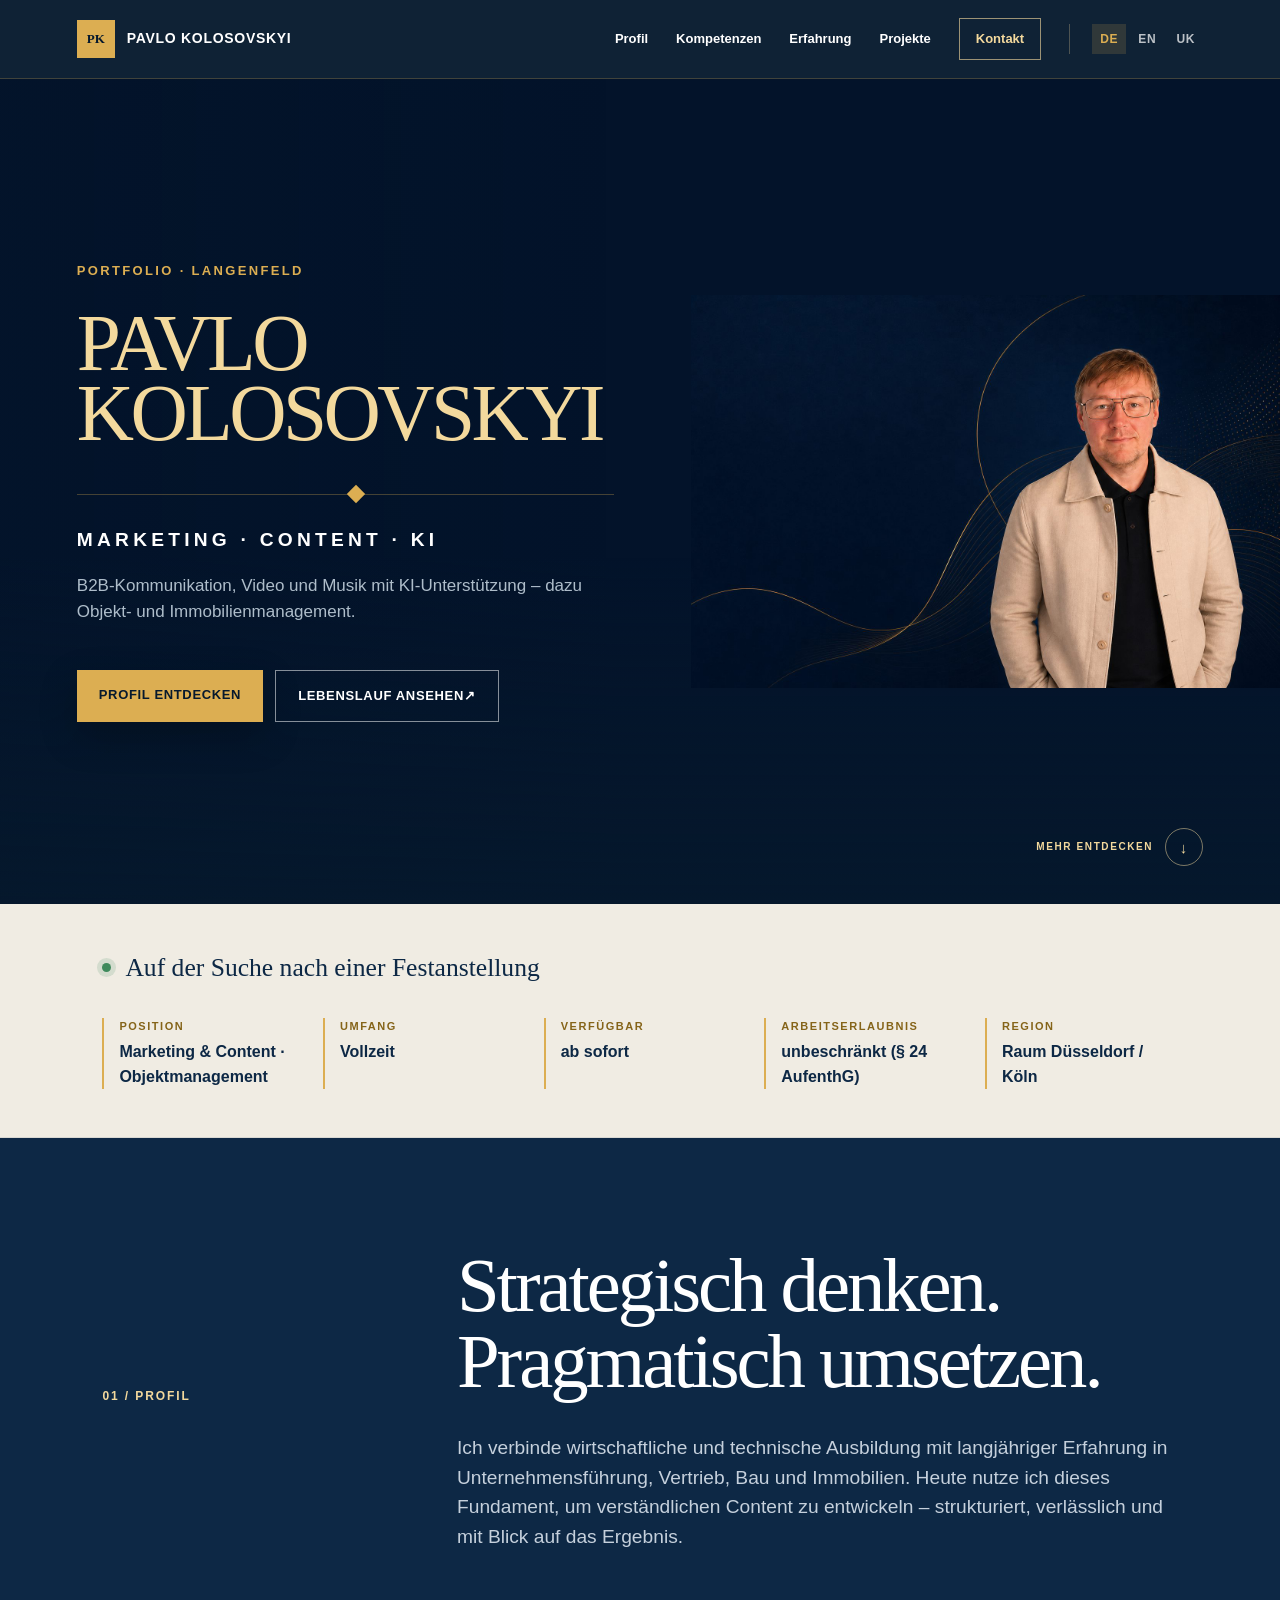
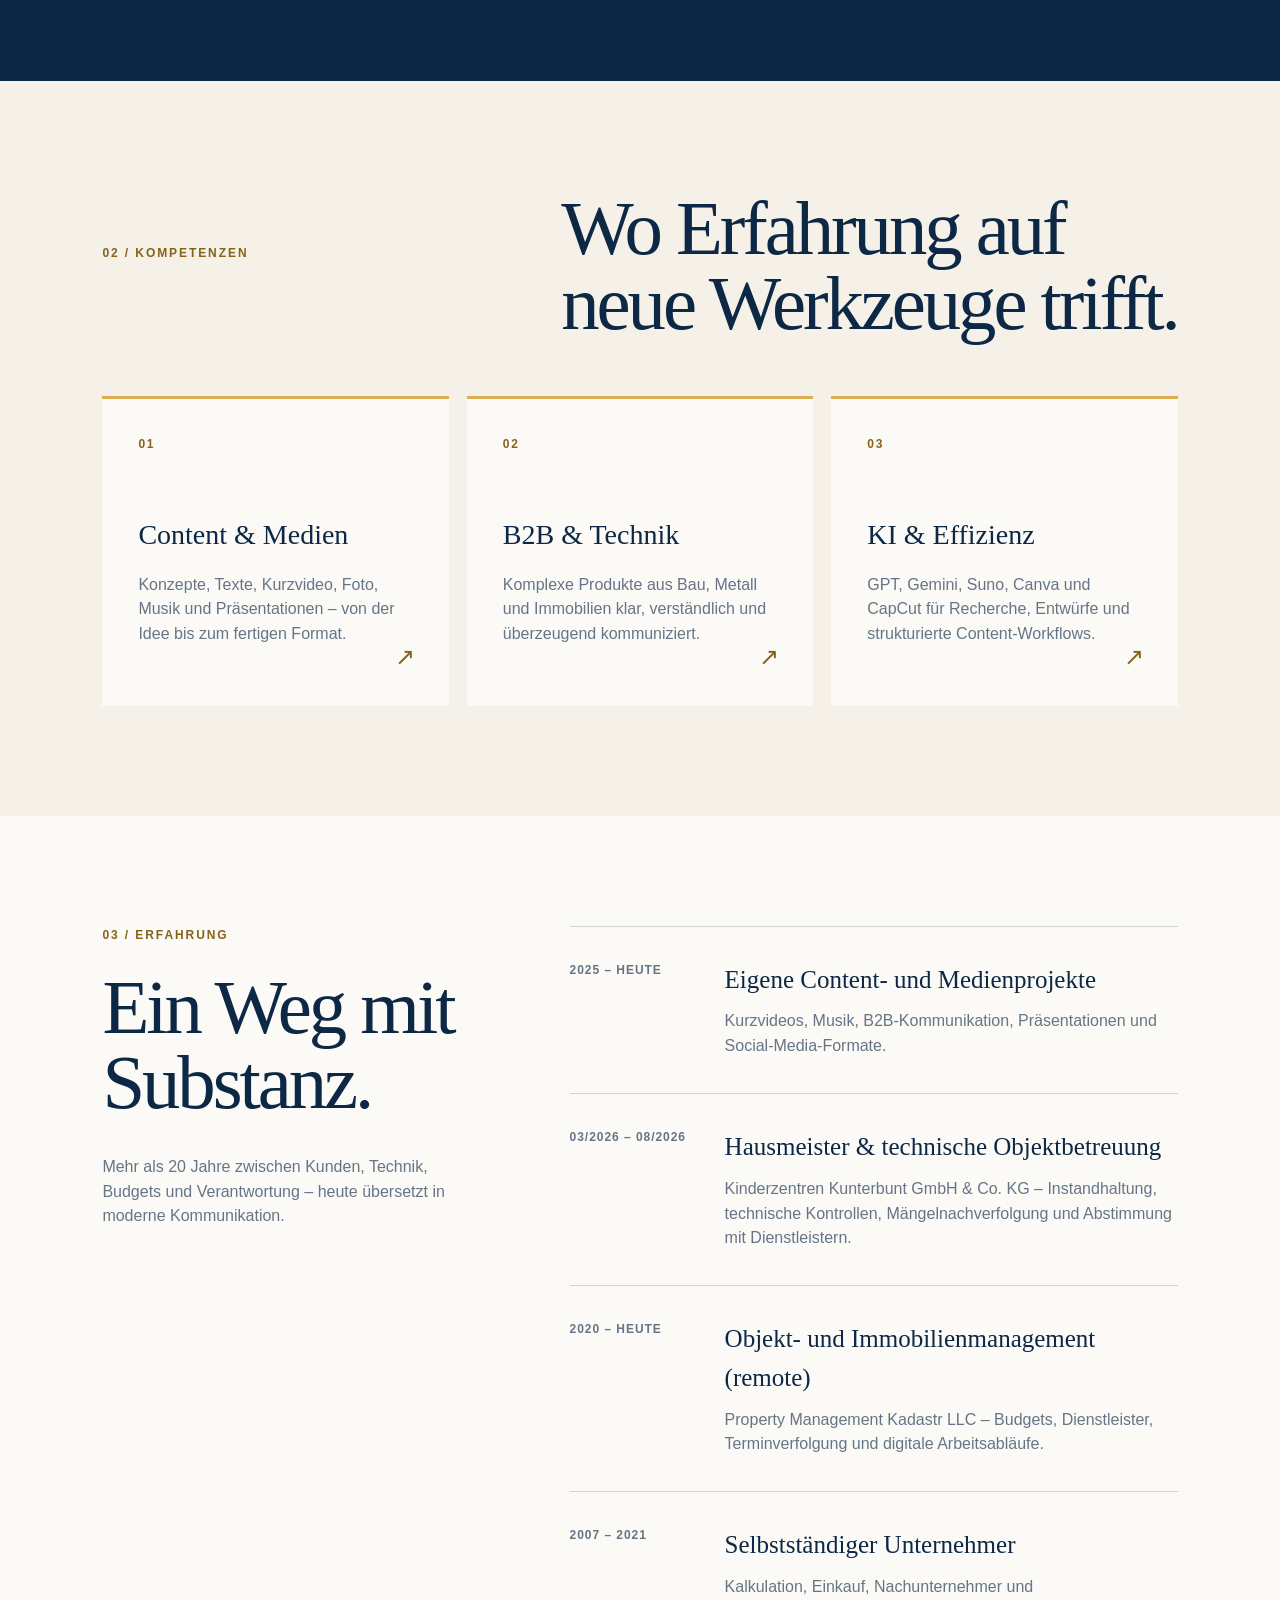
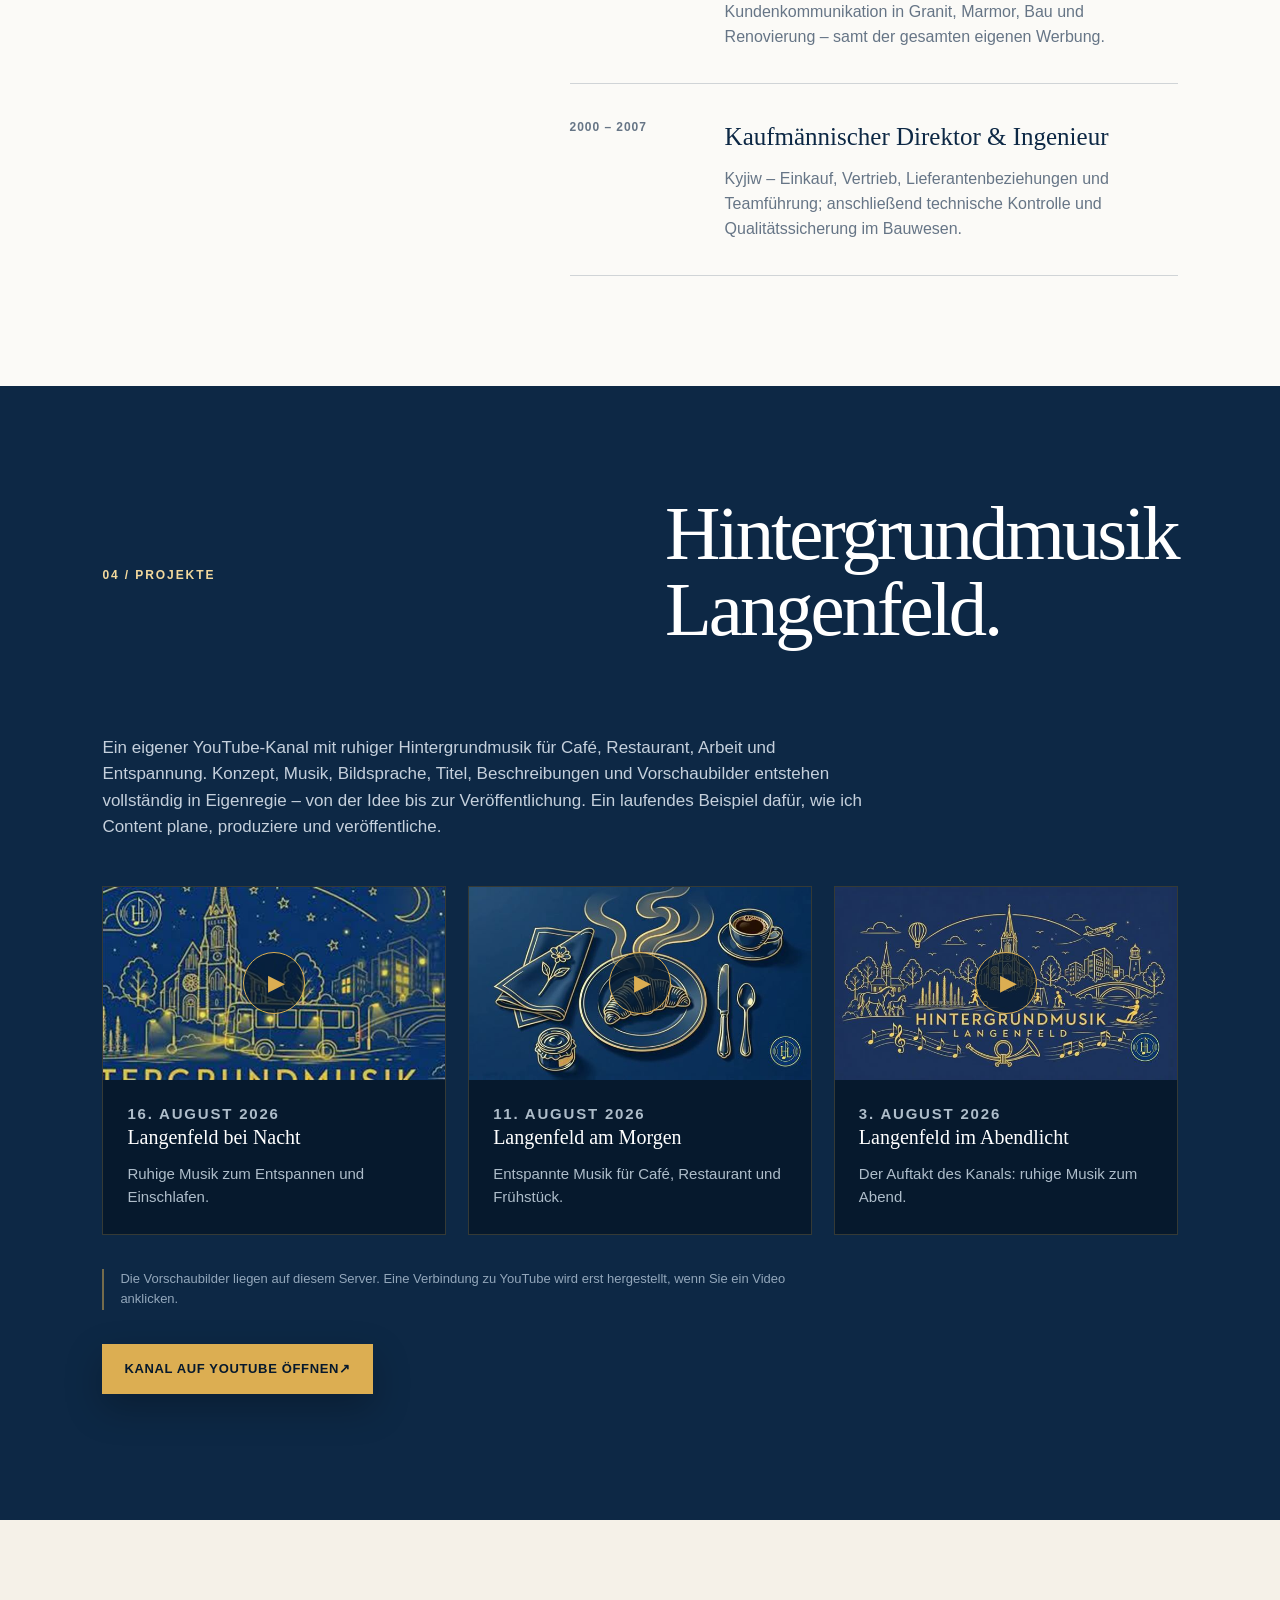
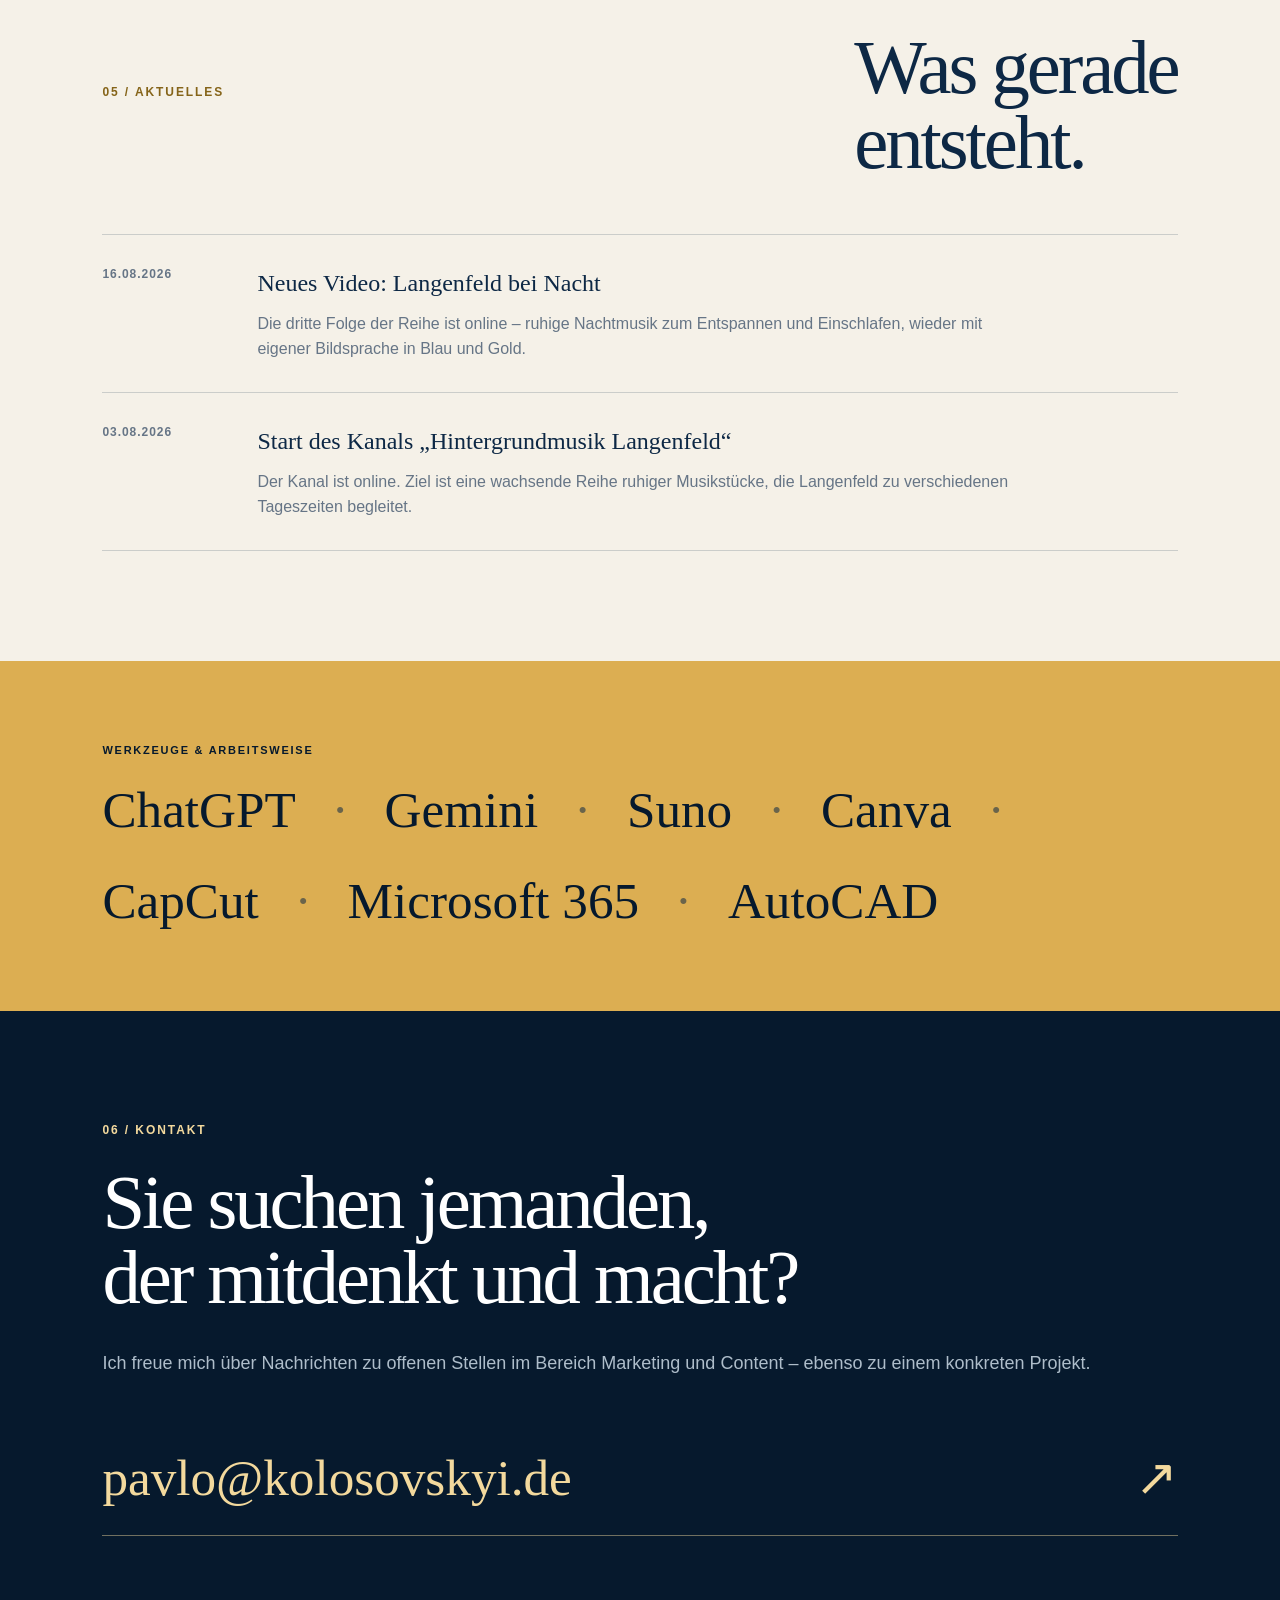
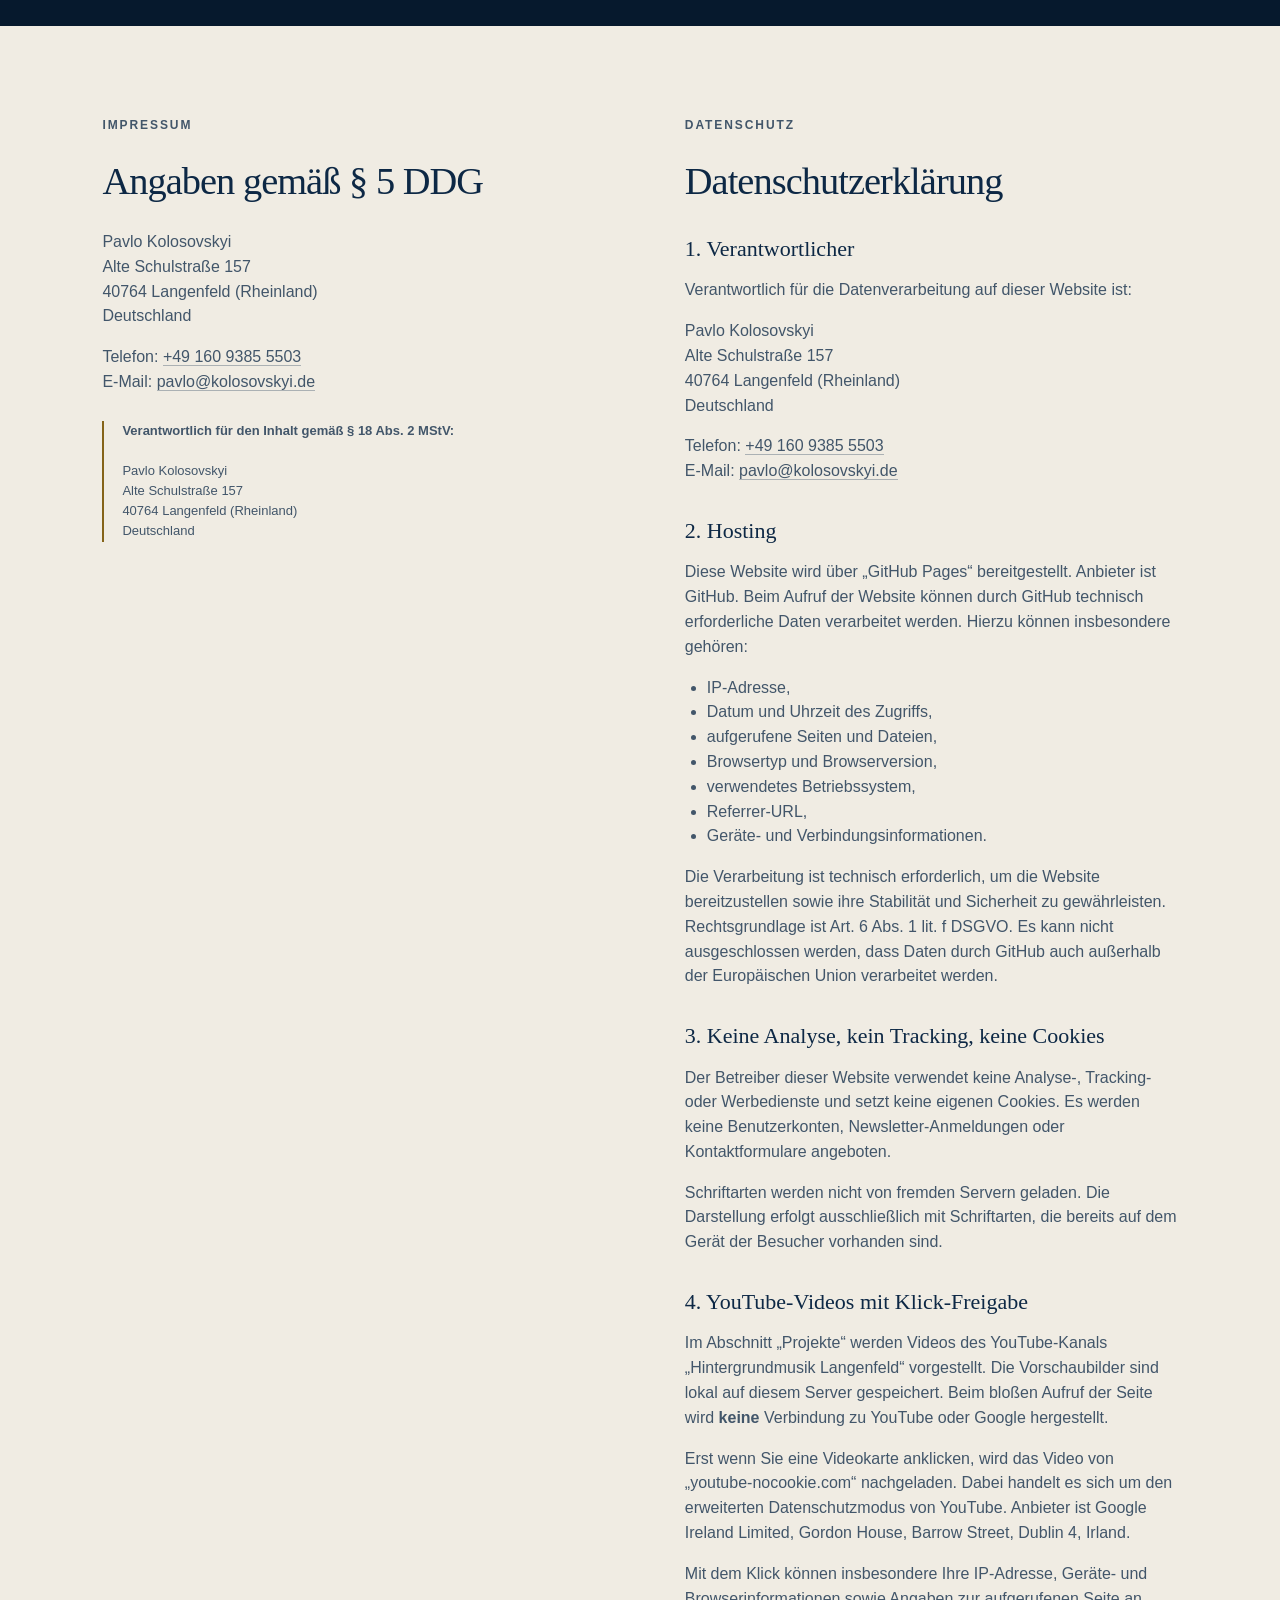
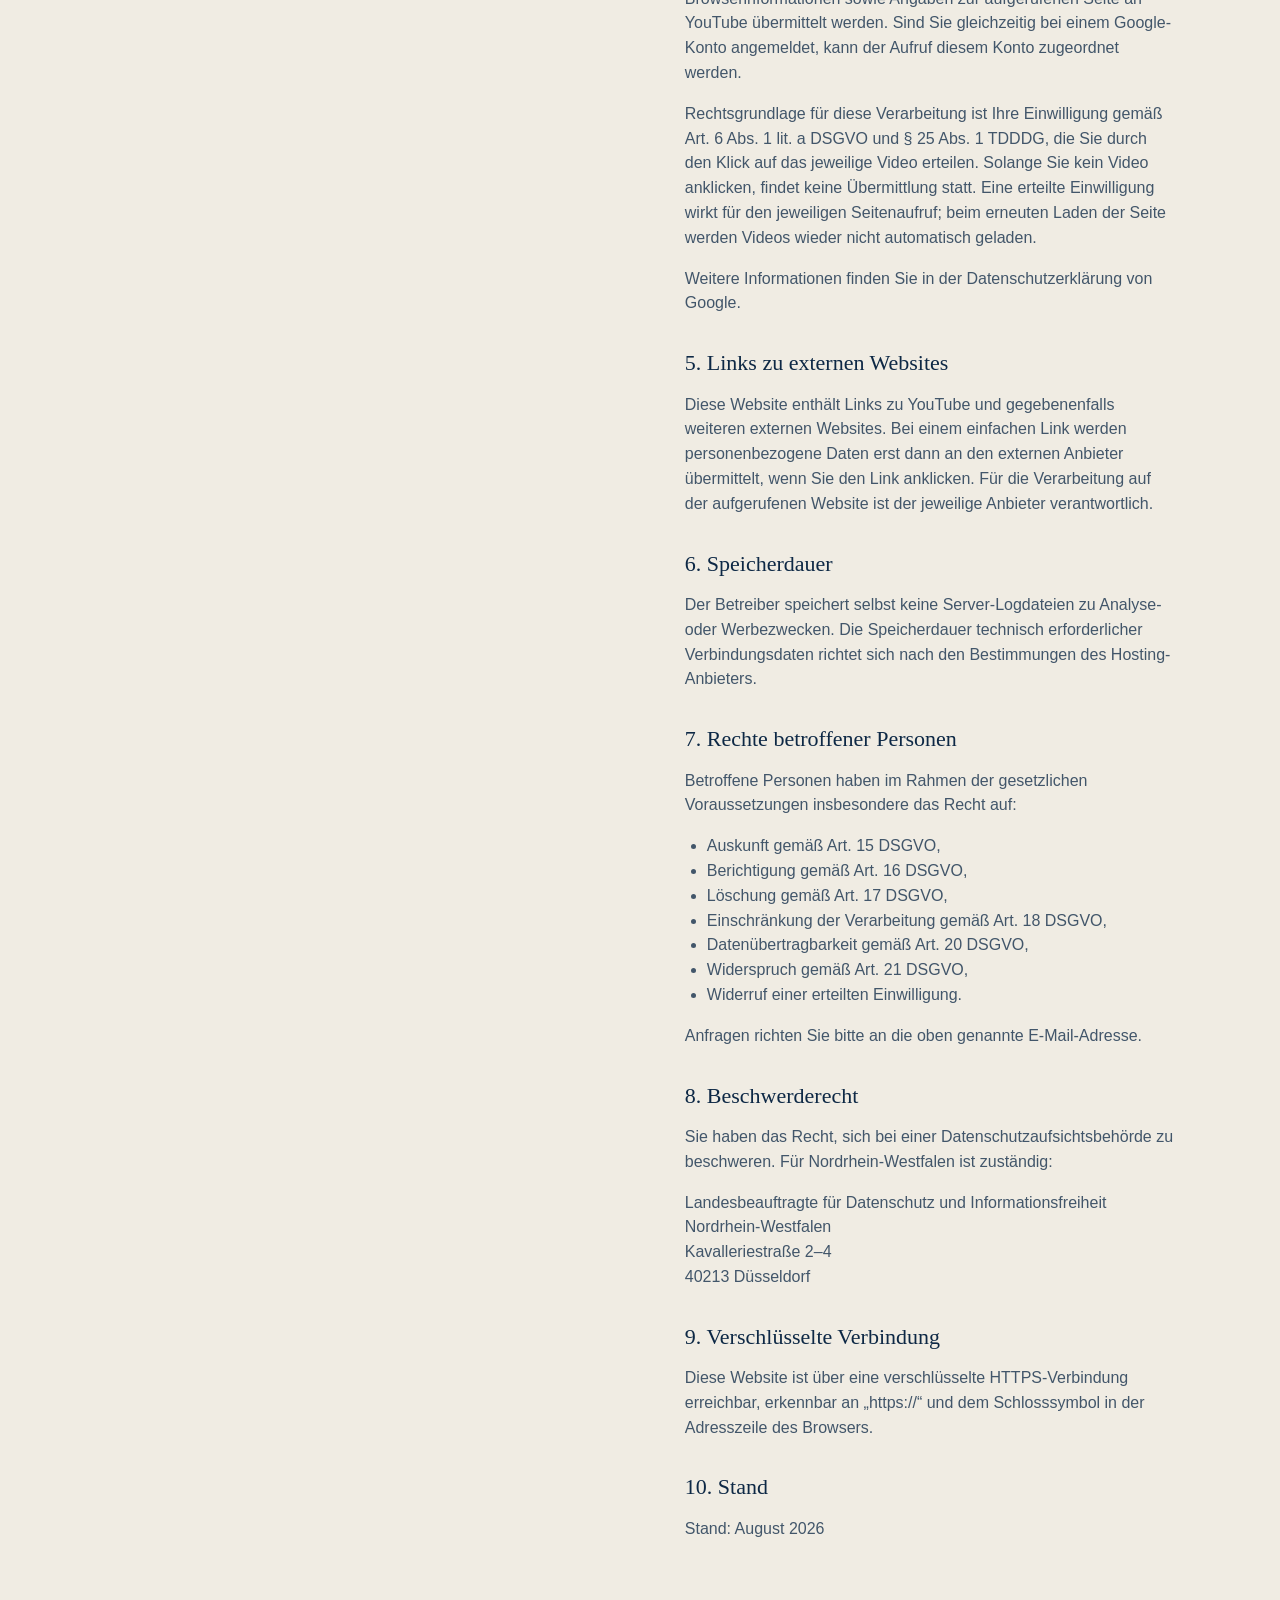
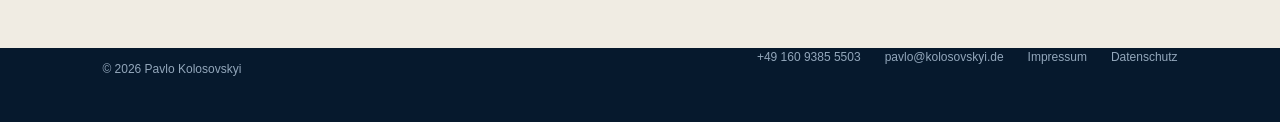
==== commit 4a2adee1: "Align site with the current CV, update phone number - Replace the linked CV with the current version" ====
--- a/index.html
+++ b/index.html
@@ -47,7 +47,7 @@
           "url": "https://kolosovskyi.de/",
           "image": "https://kolosovskyi.de/assets/og.jpg",
           "email": "pavlo@kolosovskyi.de",
-          "telephone": "+49 160 4515666",
+          "telephone": "+49 160 9385 5503",
           "jobTitle": "Marketing & Content Specialist",
           "description": "B2B-Kommunikation, Video, Musik und KI-gestützte Content-Produktion aus Langenfeld.",
           "address": {
@@ -107,7 +107,7 @@
             <h1><span>Pavlo</span> <span>Kolosovskyi</span></h1>
             <div class="hero-rule" aria-hidden="true"><span></span></div>
             <p class="hero-disciplines">Marketing · Content · KI</p>
-            <p class="hero-summary">B2B-Kommunikation, Video, Musik und KI-gestützte Content-Produktion.</p>
+            <p class="hero-summary">B2B-Kommunikation, Video und Musik mit KI-Unterstützung – dazu Objekt- und Immobilienmanagement.</p>
             <div class="hero-actions">
               <a class="button button-gold" href="#profil">Profil entdecken</a>
               <a class="button button-outline-light" href="assets/lebenslauf.pdf">Lebenslauf ansehen <span aria-hidden="true">↗</span></a>
@@ -121,11 +121,11 @@
       <section class="seeking" id="gesucht">
         <p class="seeking-status"><span class="status-dot" aria-hidden="true"></span>Auf der Suche nach einer Festanstellung</p>
         <dl class="seeking-grid">
-          <div class="seeking-item"><dt>Position</dt><dd>Marketing &amp; Content</dd></div>
+          <div class="seeking-item"><dt>Position</dt><dd>Marketing &amp; Content · Objektmanagement</dd></div>
           <div class="seeking-item"><dt>Umfang</dt><dd>Vollzeit</dd></div>
           <div class="seeking-item"><dt>Verfügbar</dt><dd>ab sofort</dd></div>
+          <div class="seeking-item"><dt>Arbeitserlaubnis</dt><dd>unbeschränkt (§ 24 AufenthG)</dd></div>
           <div class="seeking-item"><dt>Region</dt><dd>Raum Düsseldorf / Köln</dd></div>
-          <div class="seeking-item"><dt>Sprachen</dt><dd>Deutsch · Englisch · Ukrainisch</dd></div>
         </dl>
       </section>
 
@@ -175,21 +175,35 @@
             <p class="timeline-period">2025 – heute</p>
             <div>
               <h3>Eigene Content- und Medienprojekte</h3>
-              <p>Kurzvideos, B2B-Kommunikation, Präsentationen, Werbemittel und Social-Media-Formate.</p>
+              <p>Kurzvideos, Musik, B2B-Kommunikation, Präsentationen und Social-Media-Formate.</p>
+            </div>
+          </article>
+          <article class="timeline-item">
+            <p class="timeline-period">03/2026 – 08/2026</p>
+            <div>
+              <h3>Hausmeister &amp; technische Objektbetreuung</h3>
+              <p>Kinderzentren Kunterbunt GmbH &amp; Co. KG – Instandhaltung, technische Kontrollen, Mängelnachverfolgung und Abstimmung mit Dienstleistern.</p>
             </div>
           </article>
           <article class="timeline-item">
             <p class="timeline-period">2020 – heute</p>
             <div>
-              <h3>Projektkoordination &amp; Immobilienmanagement</h3>
-              <p>Budgets, Dienstleister, Kommunikation und KI-gestützte Prozessoptimierung.</p>
-            </div>
-          </article>
-          <article class="timeline-item">
-            <p class="timeline-period">2000 – 2021</p>
-            <div>
-              <h3>Selbständiger Unternehmer</h3>
-              <p>B2B-Beziehungen, Kalkulation, Teams und Projekte in Granit, Marmor, Bau und Renovierung.</p>
+              <h3>Objekt- und Immobilienmanagement (remote)</h3>
+              <p>Property Management Kadastr LLC – Budgets, Dienstleister, Terminverfolgung und digitale Arbeitsabläufe.</p>
+            </div>
+          </article>
+          <article class="timeline-item">
+            <p class="timeline-period">2007 – 2021</p>
+            <div>
+              <h3>Selbstständiger Unternehmer</h3>
+              <p>Kalkulation, Einkauf, Nachunternehmer und Kundenkommunikation in Granit, Marmor, Bau und Renovierung – samt der gesamten eigenen Werbung.</p>
+            </div>
+          </article>
+          <article class="timeline-item">
+            <p class="timeline-period">2000 – 2007</p>
+            <div>
+              <h3>Kaufmännischer Direktor &amp; Ingenieur</h3>
+              <p>Kyjiw – Einkauf, Vertrieb, Lieferantenbeziehungen und Teamführung; anschließend technische Kontrolle und Qualitätssicherung im Bauwesen.</p>
             </div>
           </article>
         </div>
@@ -289,7 +303,7 @@
           <p class="section-label">Impressum</p>
           <h2>Angaben gemäß § 5 DDG</h2>
           <p>Pavlo Kolosovskyi<br />Alte Schulstraße 157<br />40764 Langenfeld (Rheinland)<br />Deutschland</p>
-          <p>Telefon: <a href="tel:+491604515666">+49 160 4515666</a><br />E-Mail: <a href="mailto:pavlo@kolosovskyi.de">pavlo@kolosovskyi.de</a></p>
+          <p>Telefon: <a href="tel:+4916093855503">+49 160 9385 5503</a><br />E-Mail: <a href="mailto:pavlo@kolosovskyi.de">pavlo@kolosovskyi.de</a></p>
           <p class="legal-note"><strong>Verantwortlich für den Inhalt gemäß § 18 Abs. 2 MStV:</strong><br /><br />Pavlo Kolosovskyi<br />Alte Schulstraße 157<br />40764 Langenfeld (Rheinland)<br />Deutschland</p>
         </article>
 
@@ -300,7 +314,7 @@
           <h3>1. Verantwortlicher</h3>
           <p>Verantwortlich für die Datenverarbeitung auf dieser Website ist:</p>
           <p>Pavlo Kolosovskyi<br />Alte Schulstraße 157<br />40764 Langenfeld (Rheinland)<br />Deutschland</p>
-          <p>Telefon: <a href="tel:+491604515666">+49 160 4515666</a><br />E-Mail: <a href="mailto:pavlo@kolosovskyi.de">pavlo@kolosovskyi.de</a></p>
+          <p>Telefon: <a href="tel:+4916093855503">+49 160 9385 5503</a><br />E-Mail: <a href="mailto:pavlo@kolosovskyi.de">pavlo@kolosovskyi.de</a></p>
 
           <h3>2. Hosting</h3>
           <p>Diese Website wird über „GitHub Pages“ bereitgestellt. Anbieter ist GitHub. Beim Aufruf der Website können durch GitHub technisch erforderliche Daten verarbeitet werden. Hierzu können insbesondere gehören:</p>
@@ -345,7 +359,7 @@
     <footer class="site-footer">
       <p>© 2026 Pavlo Kolosovskyi</p>
       <div>
-        <a href="tel:+491604515666">+49 160 4515666</a>
+        <a href="tel:+4916093855503">+49 160 9385 5503</a>
         <a href="mailto:pavlo@kolosovskyi.de">pavlo@kolosovskyi.de</a>
         <a href="#impressum">Impressum</a>
         <a href="#datenschutz">Datenschutz</a>
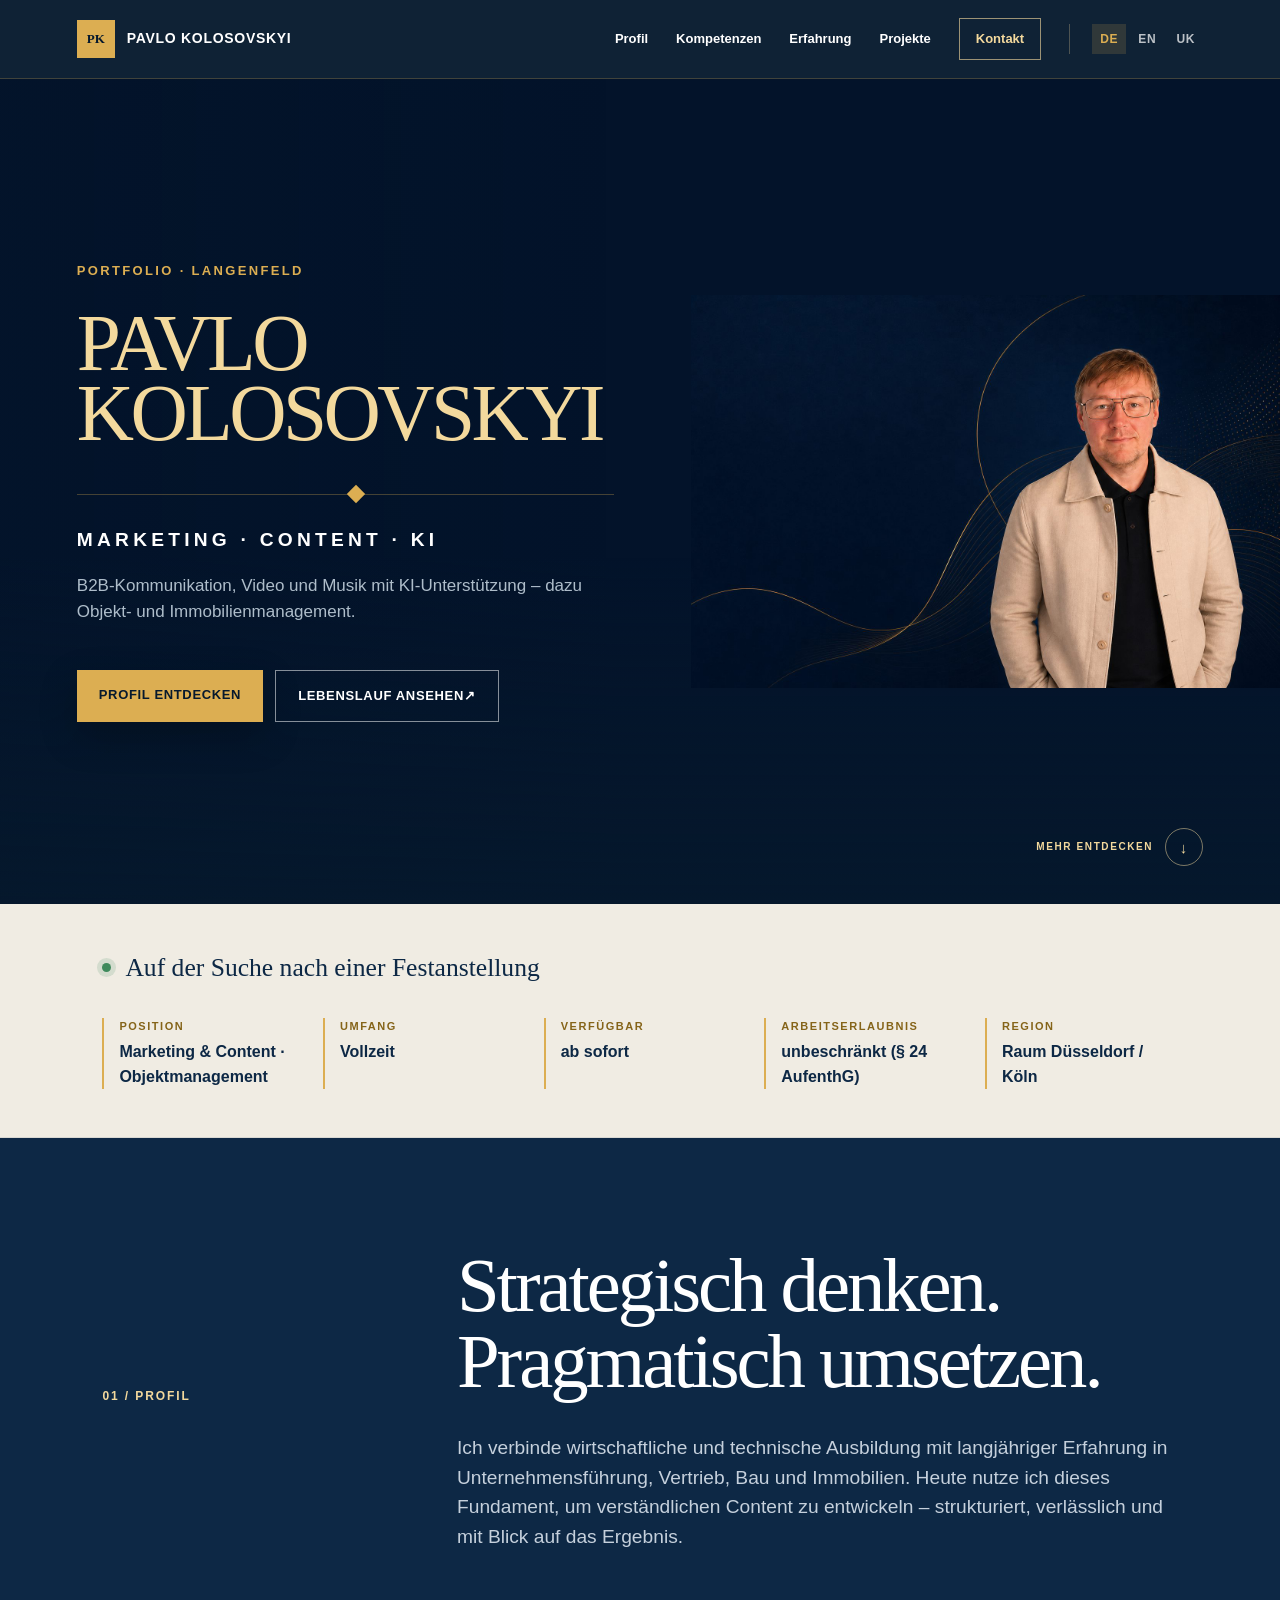
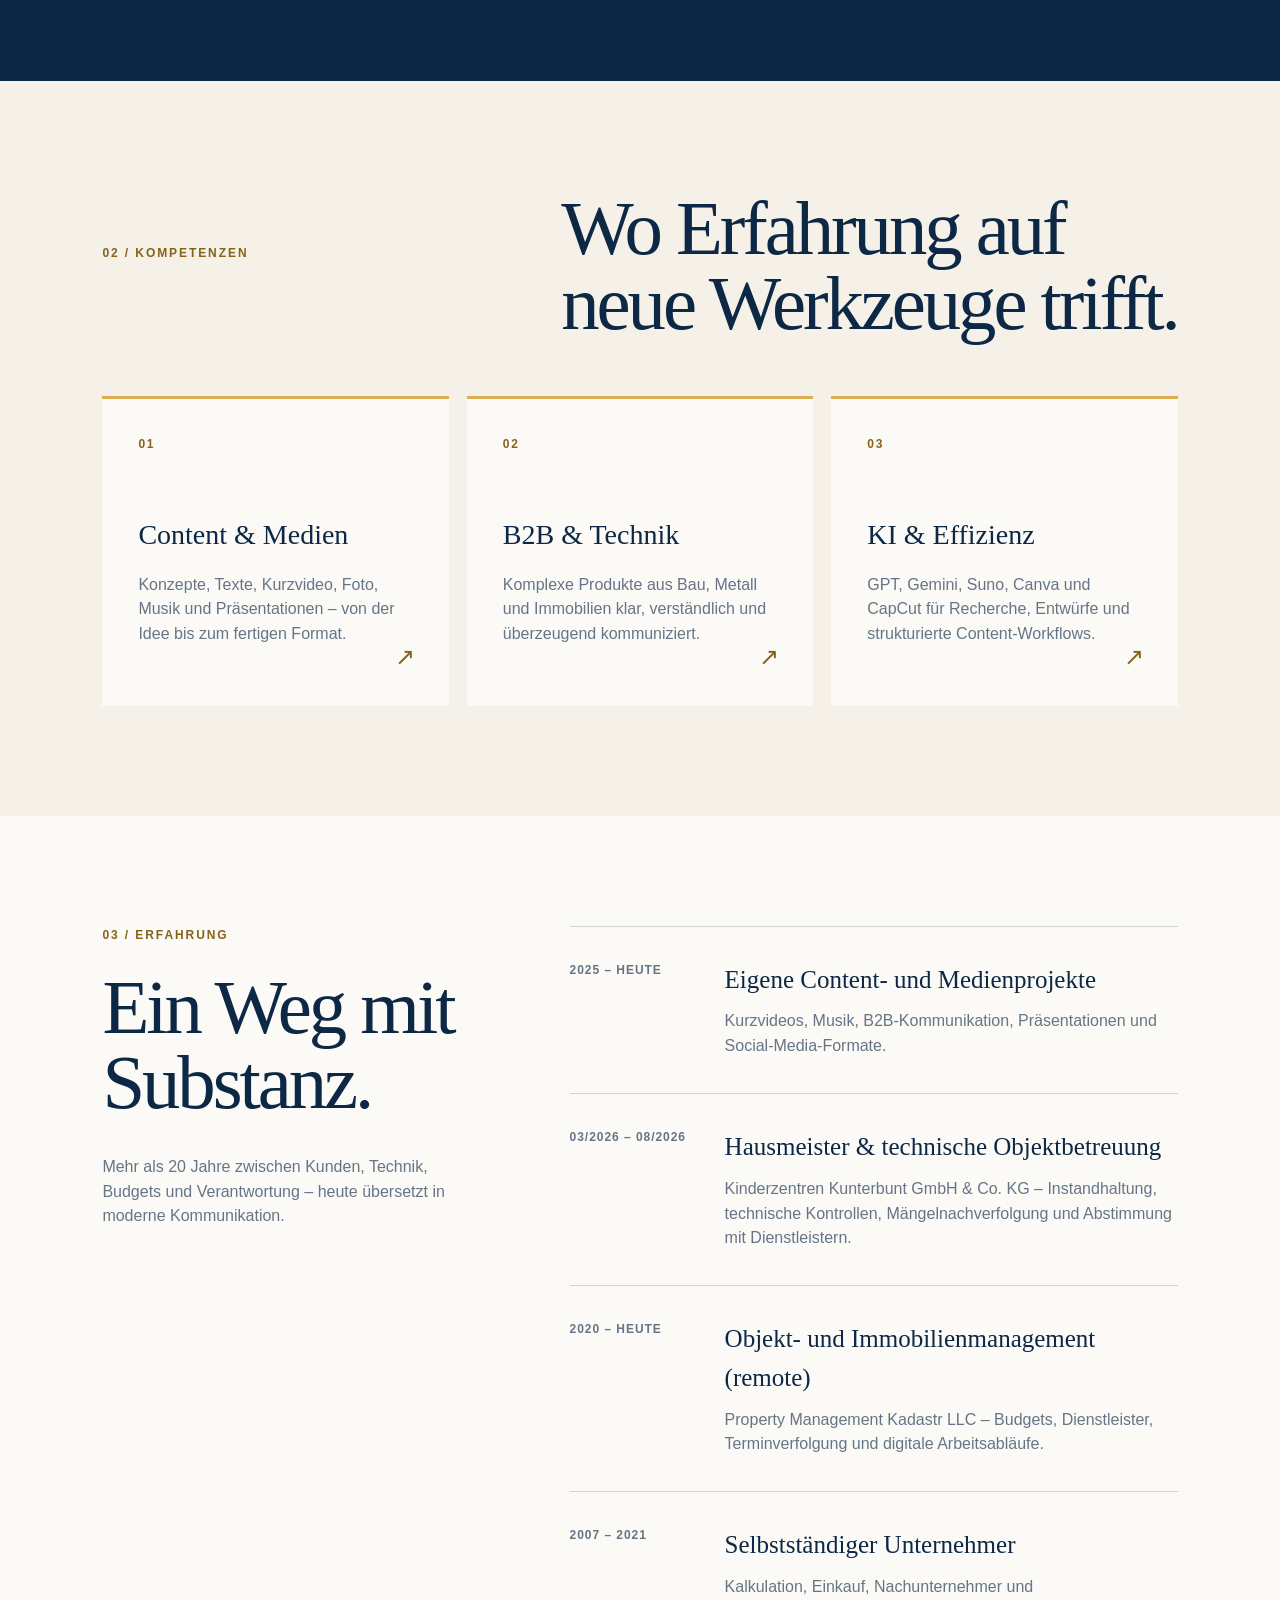
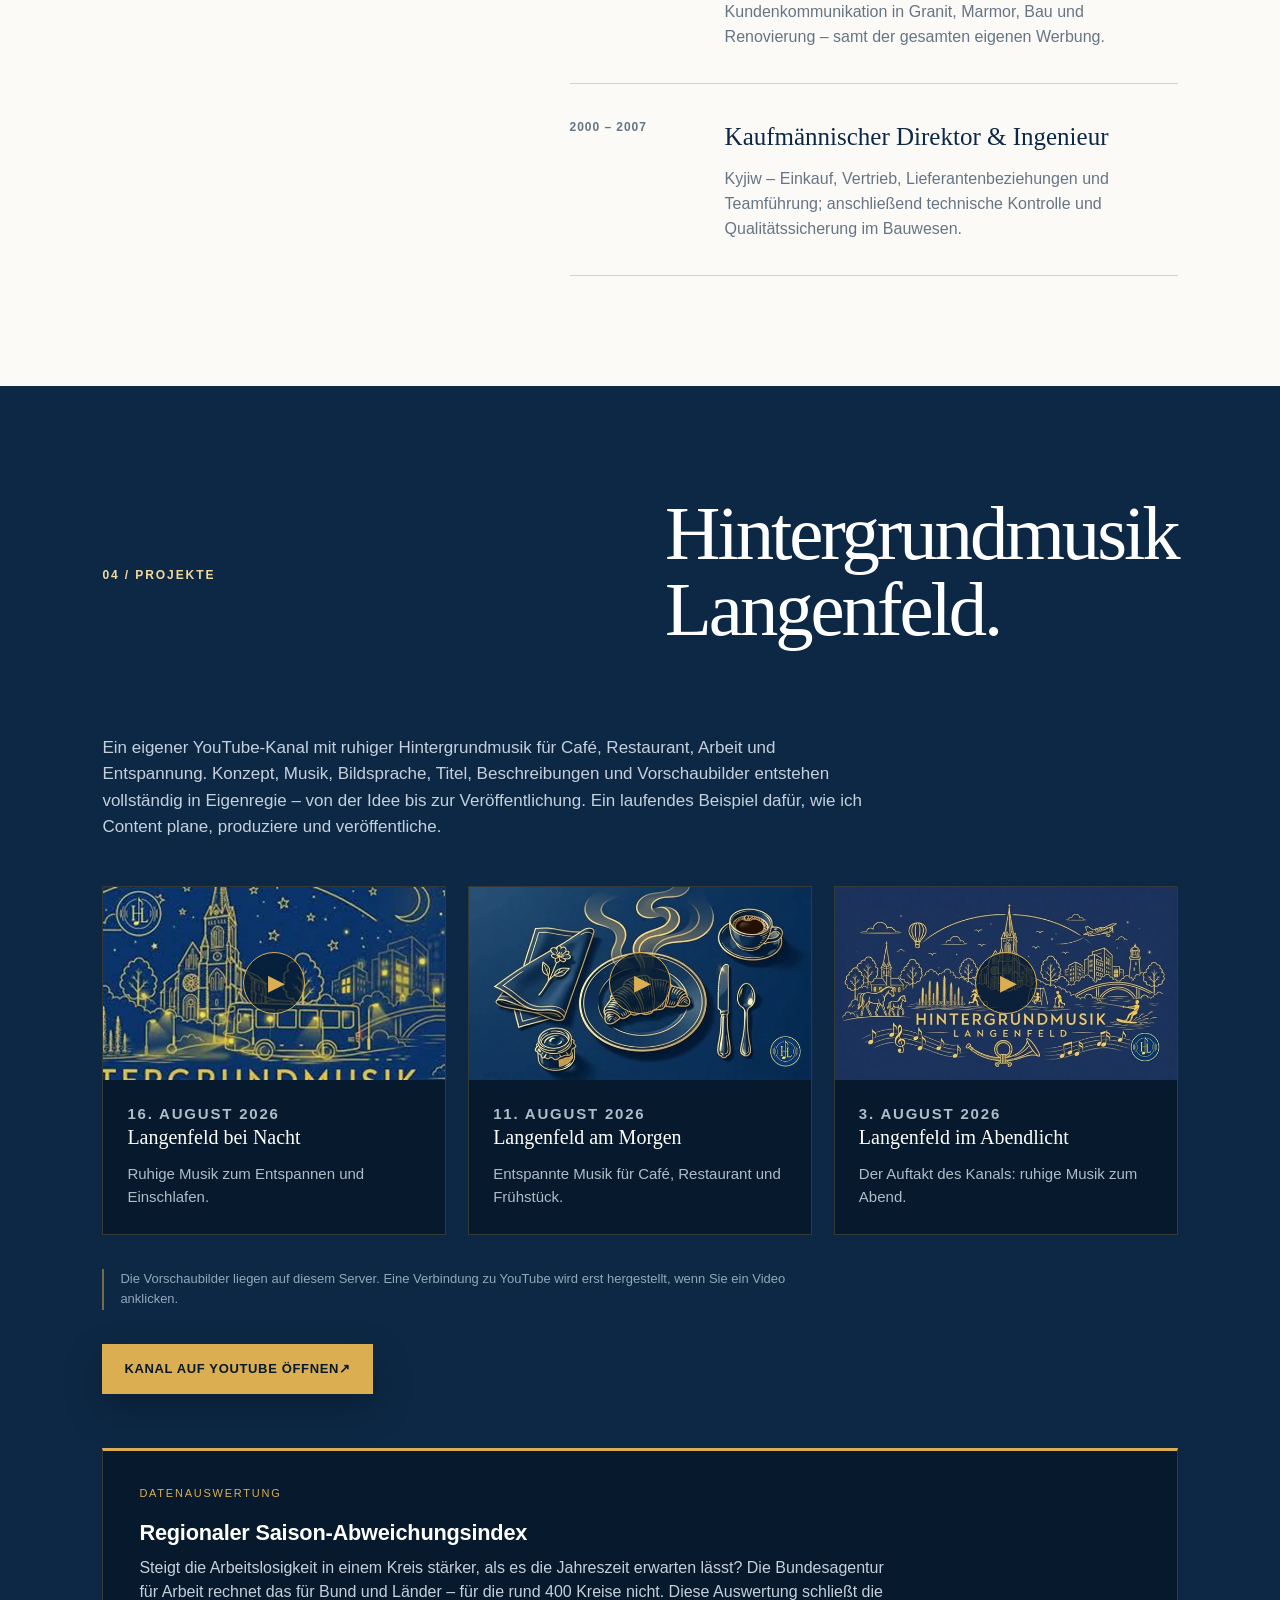
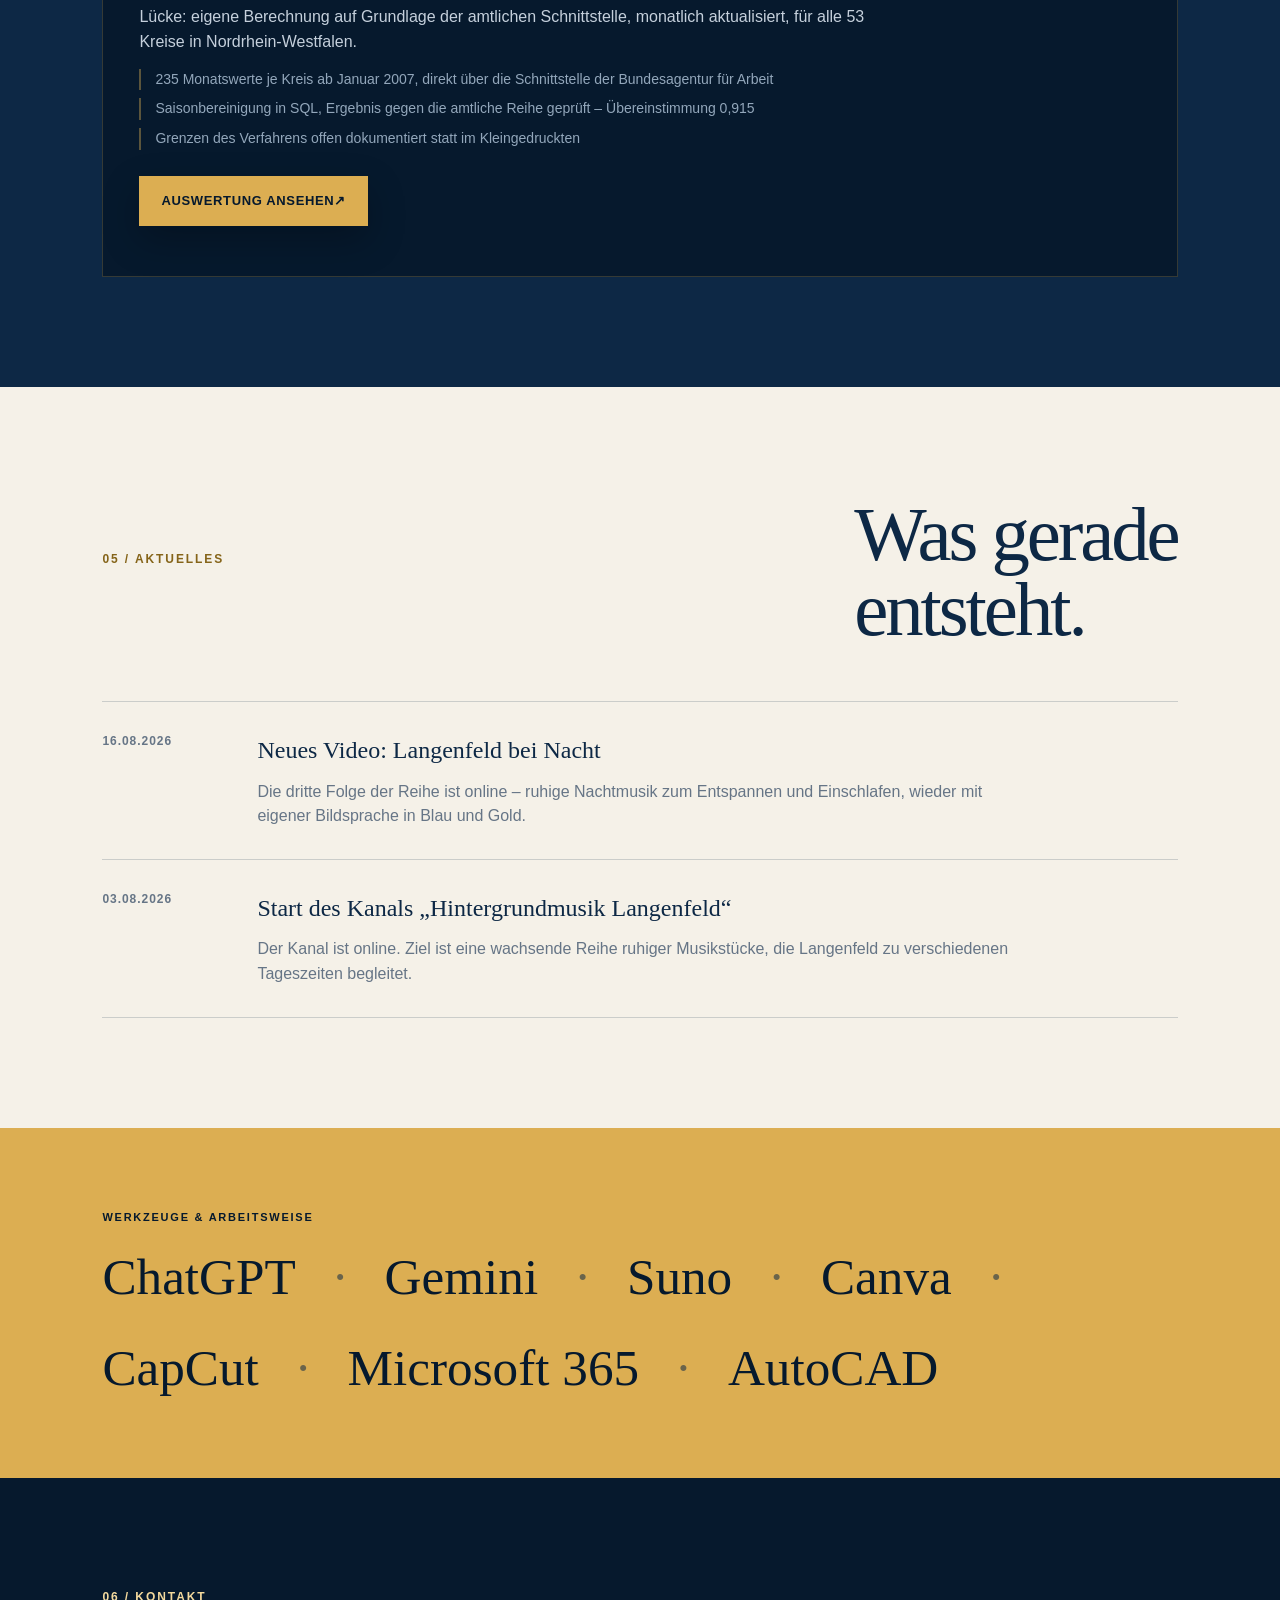
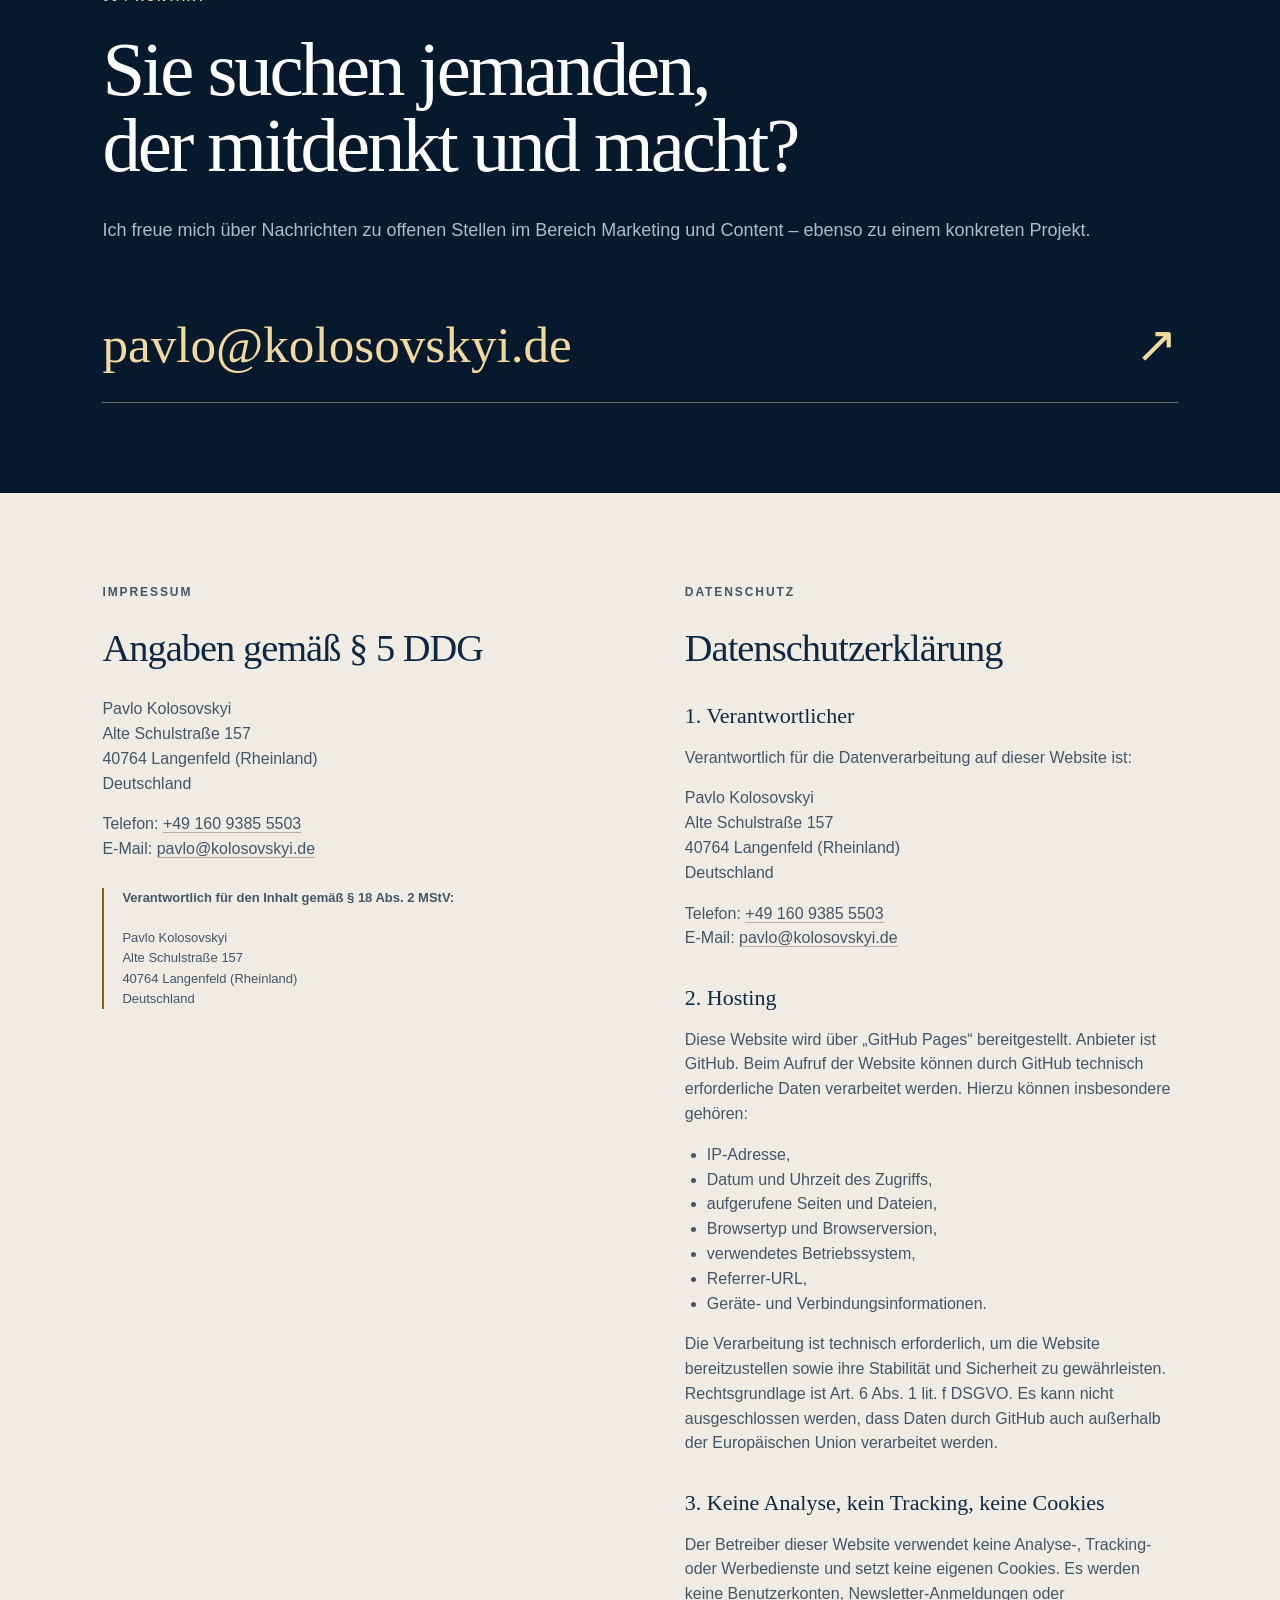
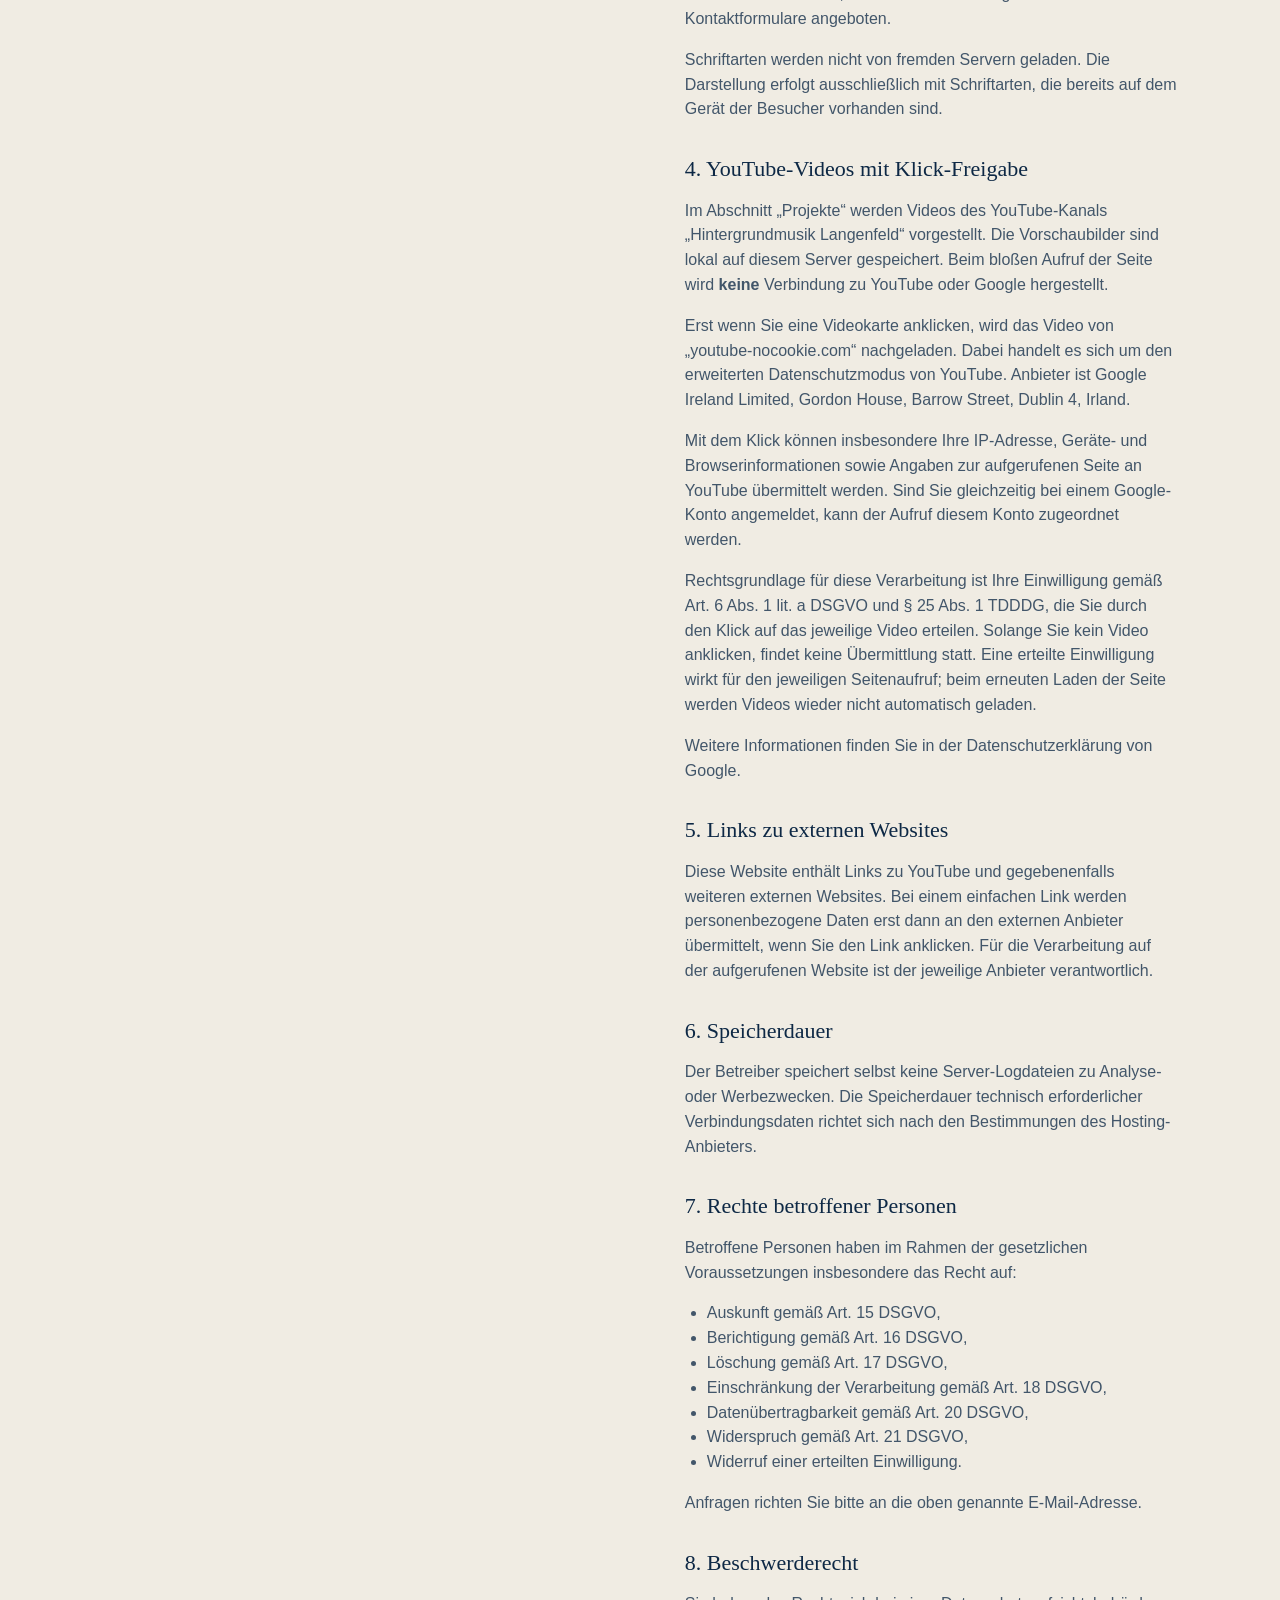
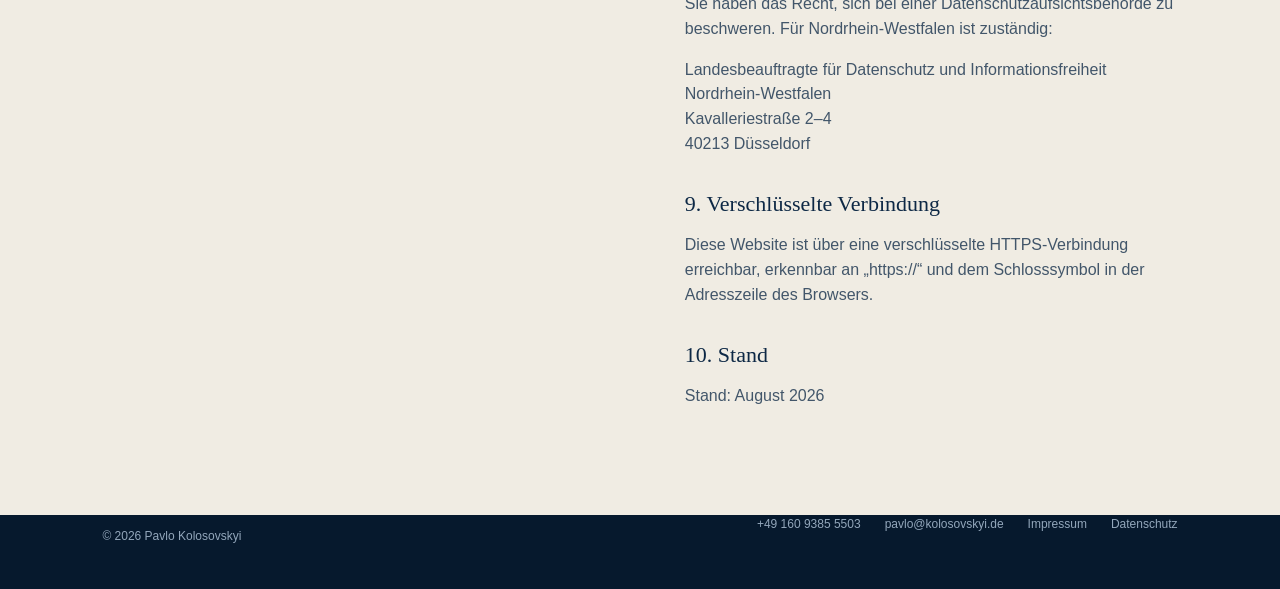
==== commit e63d3bfc: "Projekt "Regionaler Saison-Abweichungsindex" unter /rsa/ Zweites Projekt im Abschnitt 04, mit eigene" ====
--- a/index.html
+++ b/index.html
@@ -259,6 +259,20 @@
         <p class="channel-action">
           <a class="button button-gold" href="https://www.youtube.com/channel/UC3sv8M5KpYVajxv3SF8W27A" target="_blank" rel="noopener">Kanal auf YouTube öffnen <span aria-hidden="true">↗</span></a>
         </p>
+
+        <article class="project-data">
+          <p class="project-data-kicker">Datenauswertung</p>
+          <h3>Regionaler Saison-Abweichungsindex</h3>
+          <p>Steigt die Arbeitslosigkeit in einem Kreis stärker, als es die Jahreszeit erwarten lässt? Die Bundesagentur für Arbeit rechnet das für Bund und Länder – für die rund 400 Kreise nicht. Diese Auswertung schließt die Lücke: eigene Berechnung auf Grundlage der amtlichen Schnittstelle, monatlich aktualisiert, für alle 53 Kreise in Nordrhein-Westfalen.</p>
+          <ul>
+            <li>235 Monatswerte je Kreis ab Januar 2007, direkt über die Schnittstelle der Bundesagentur für Arbeit</li>
+            <li>Saisonbereinigung in SQL, Ergebnis gegen die amtliche Reihe geprüft – Übereinstimmung 0,915</li>
+            <li>Grenzen des Verfahrens offen dokumentiert statt im Kleingedruckten</li>
+          </ul>
+          <p class="channel-action">
+            <a class="button button-gold" href="rsa/">Auswertung ansehen <span aria-hidden="true">↗</span></a>
+          </p>
+        </article>
       </section>
 
       <section class="news-section" id="aktuelles">
--- a/assets/style.css
+++ b/assets/style.css
@@ -783,6 +783,55 @@
   margin-top: 34px;
 }
 
+/* Zweites Projekt im Abschnitt 04: Datenauswertung.
+   Gleiche Bildsprache wie die Videokarten, nur ohne Vorschaubild. */
+.project-data {
+  background: var(--navy-deep);
+  border: 1px solid rgba(220, 174, 82, 0.22);
+  border-top: 3px solid var(--gold);
+  margin-top: 54px;
+  padding: 34px 36px 36px;
+}
+
+.project-data h3 {
+  color: white;
+  font-size: clamp(20px, 1.7vw, 26px);
+  letter-spacing: -0.01em;
+  margin: 0 0 6px;
+}
+
+.project-data .project-data-kicker {
+  color: var(--gold);
+  font-size: 11px;
+  letter-spacing: 0.16em;
+  margin: 0 0 14px;
+  text-transform: uppercase;
+}
+
+.project-data p {
+  color: #c5d0dc;
+  margin: 0 0 14px;
+  max-width: 760px;
+}
+
+.project-data ul {
+  color: #93a7bb;
+  font-size: 14px;
+  list-style: none;
+  margin: 0 0 26px;
+  padding: 0;
+}
+
+.project-data li {
+  border-left: 2px solid rgba(220, 174, 82, 0.4);
+  margin-bottom: 8px;
+  padding-left: 14px;
+}
+
+@media (max-width: 640px) {
+  .project-data { padding: 26px 22px 28px; }
+}
+
 /* --- 05 Aktuelles --- */
 
 .news-section {
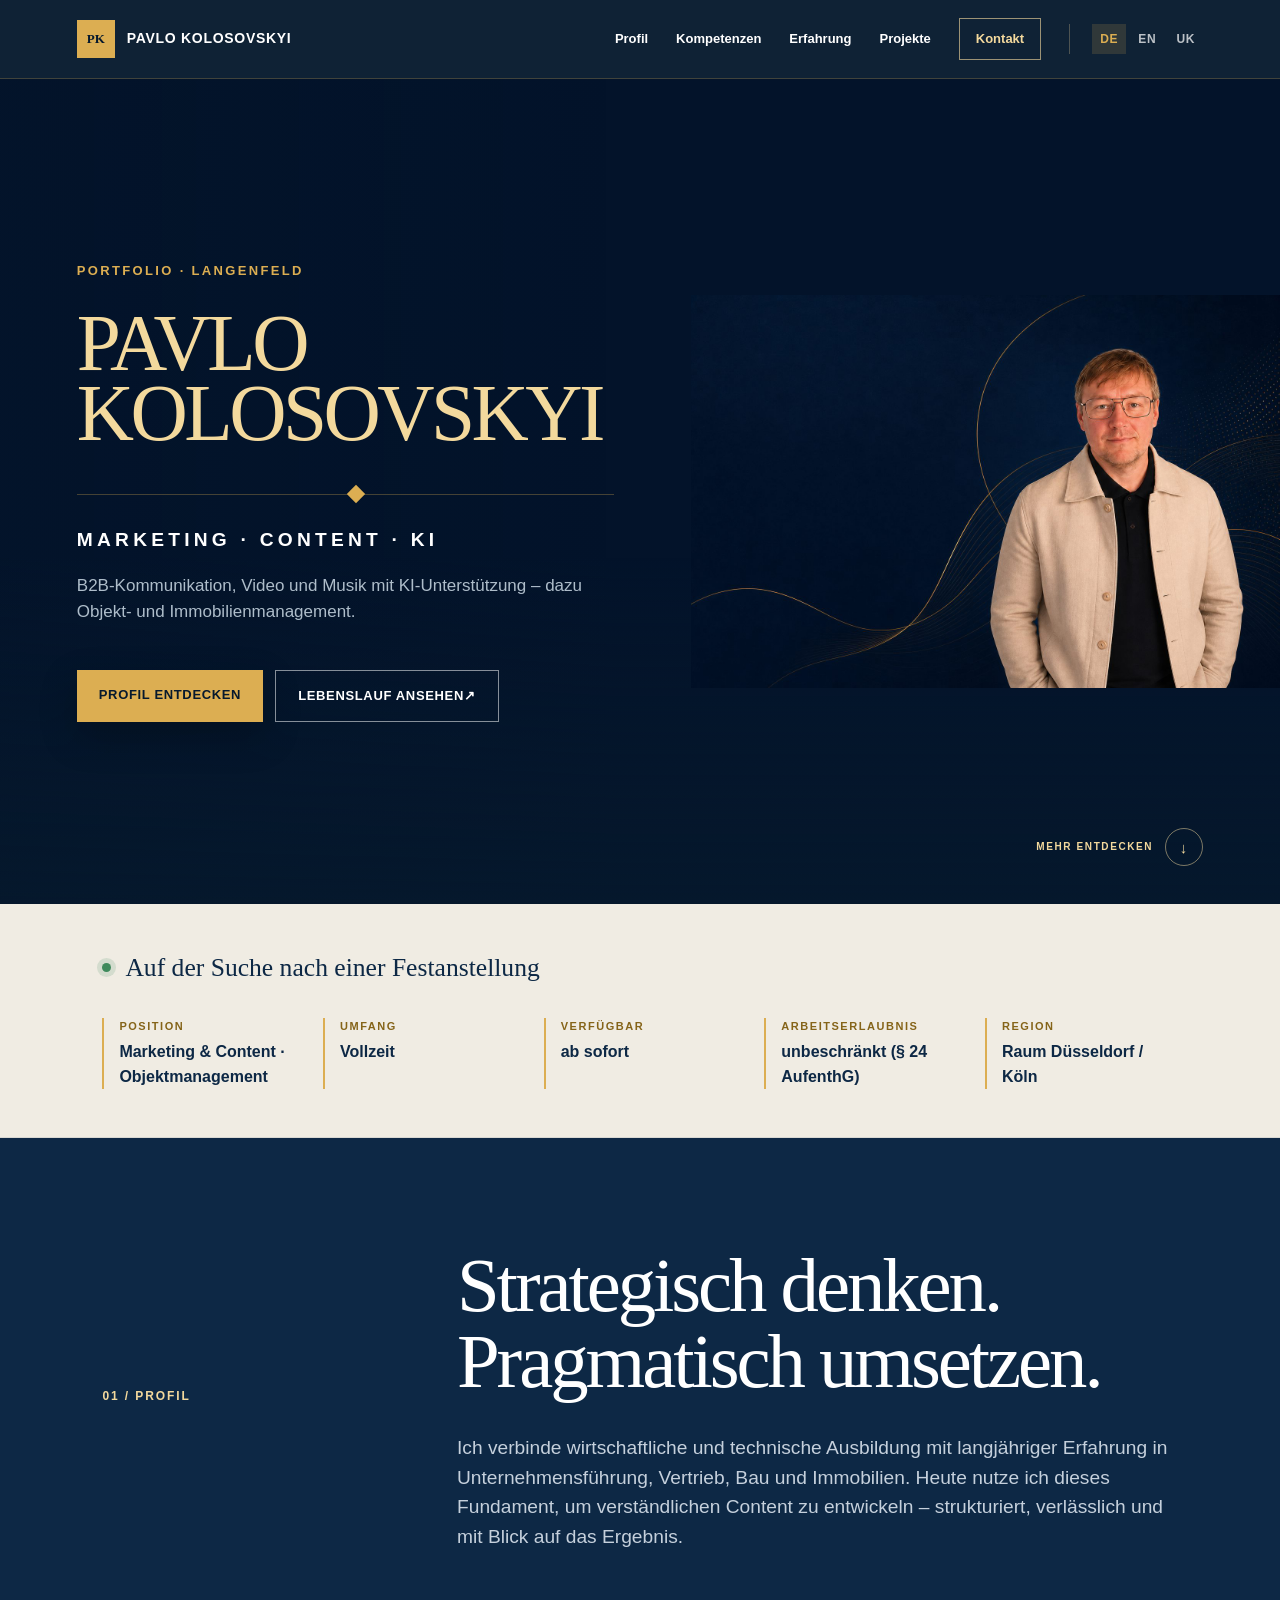
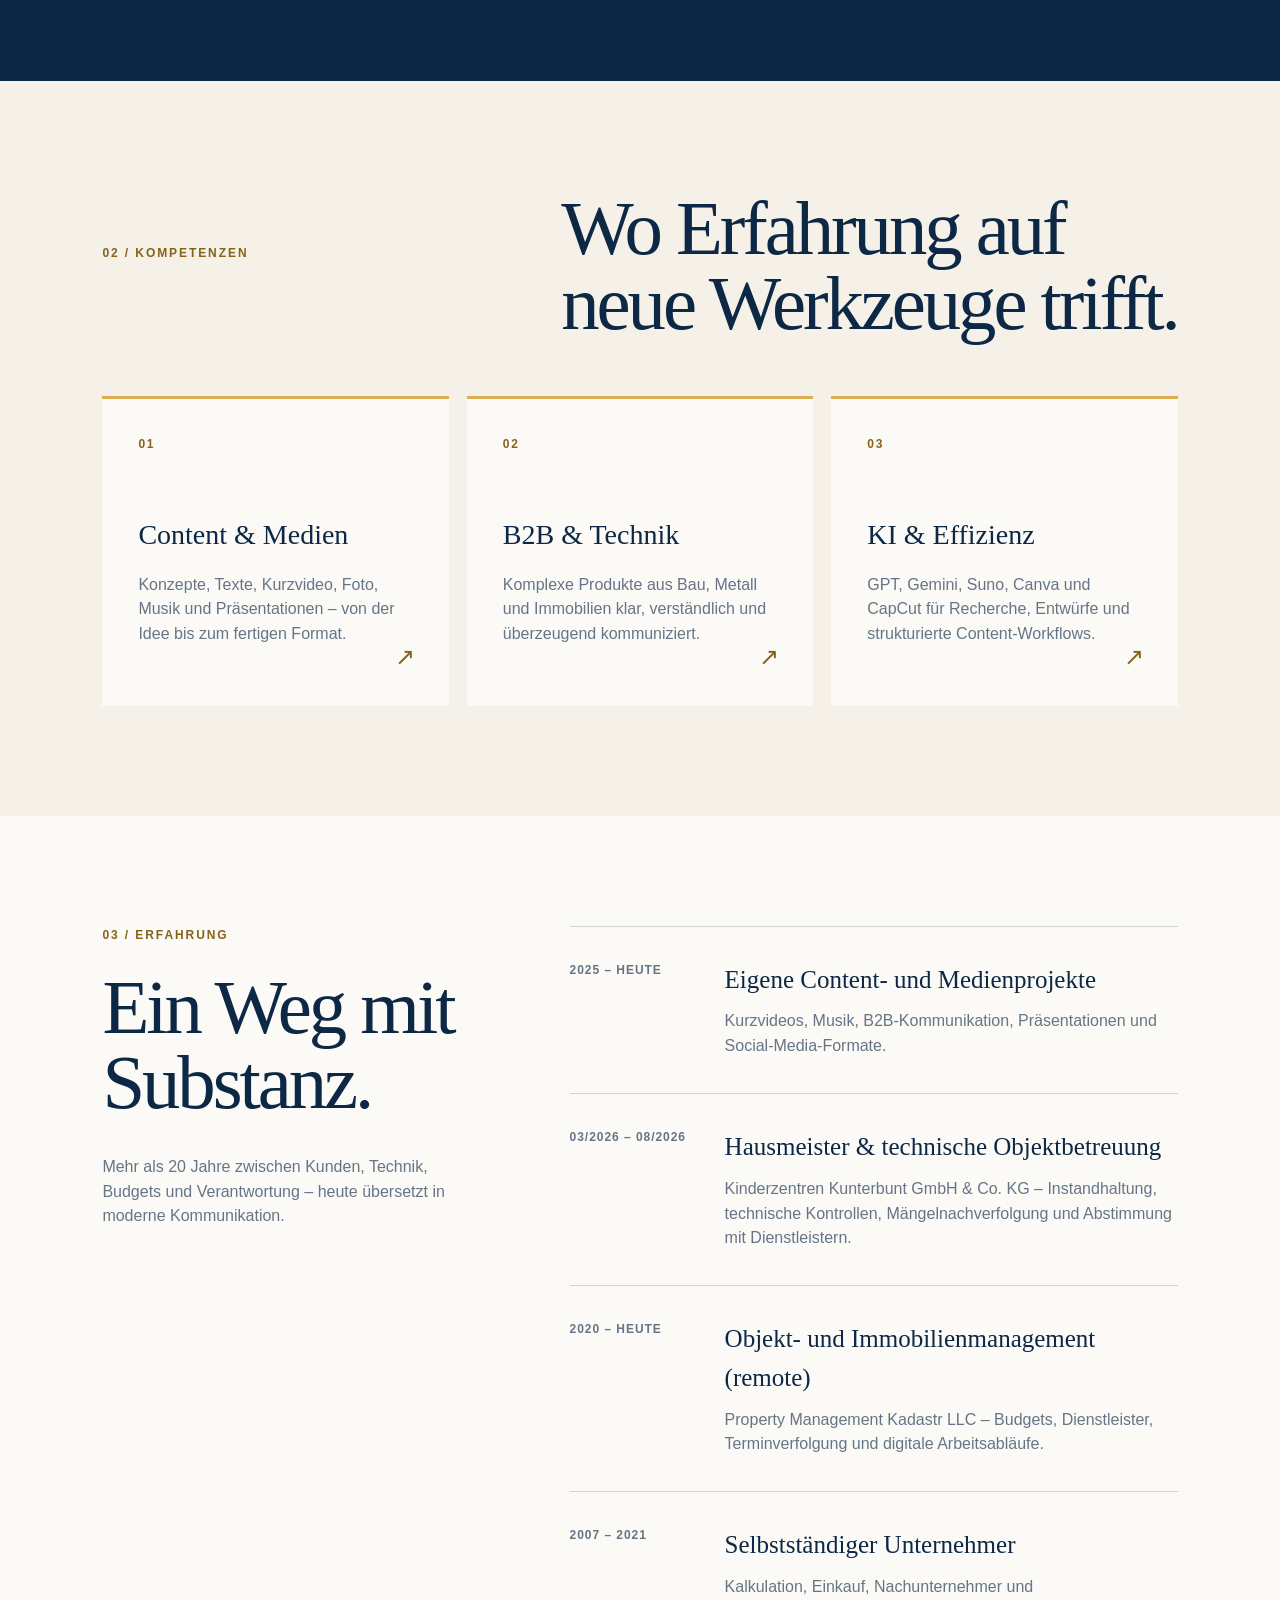
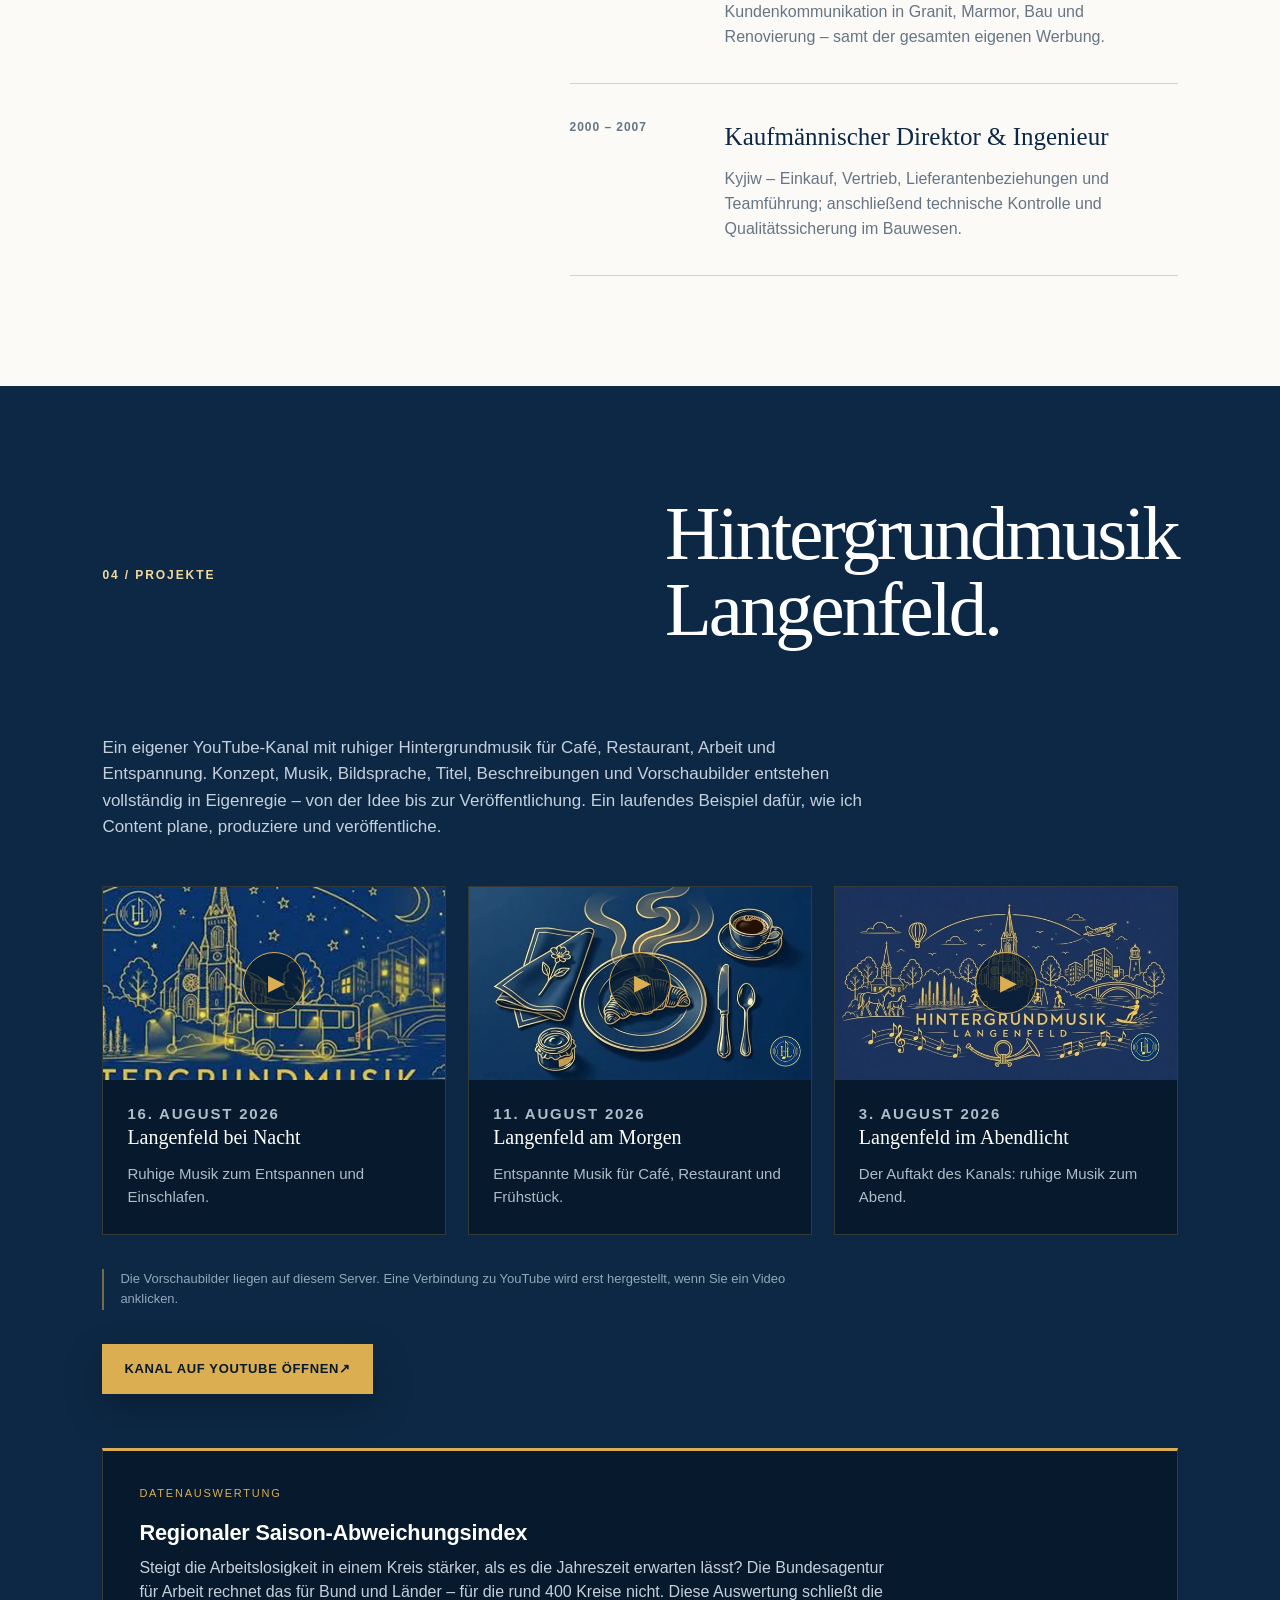
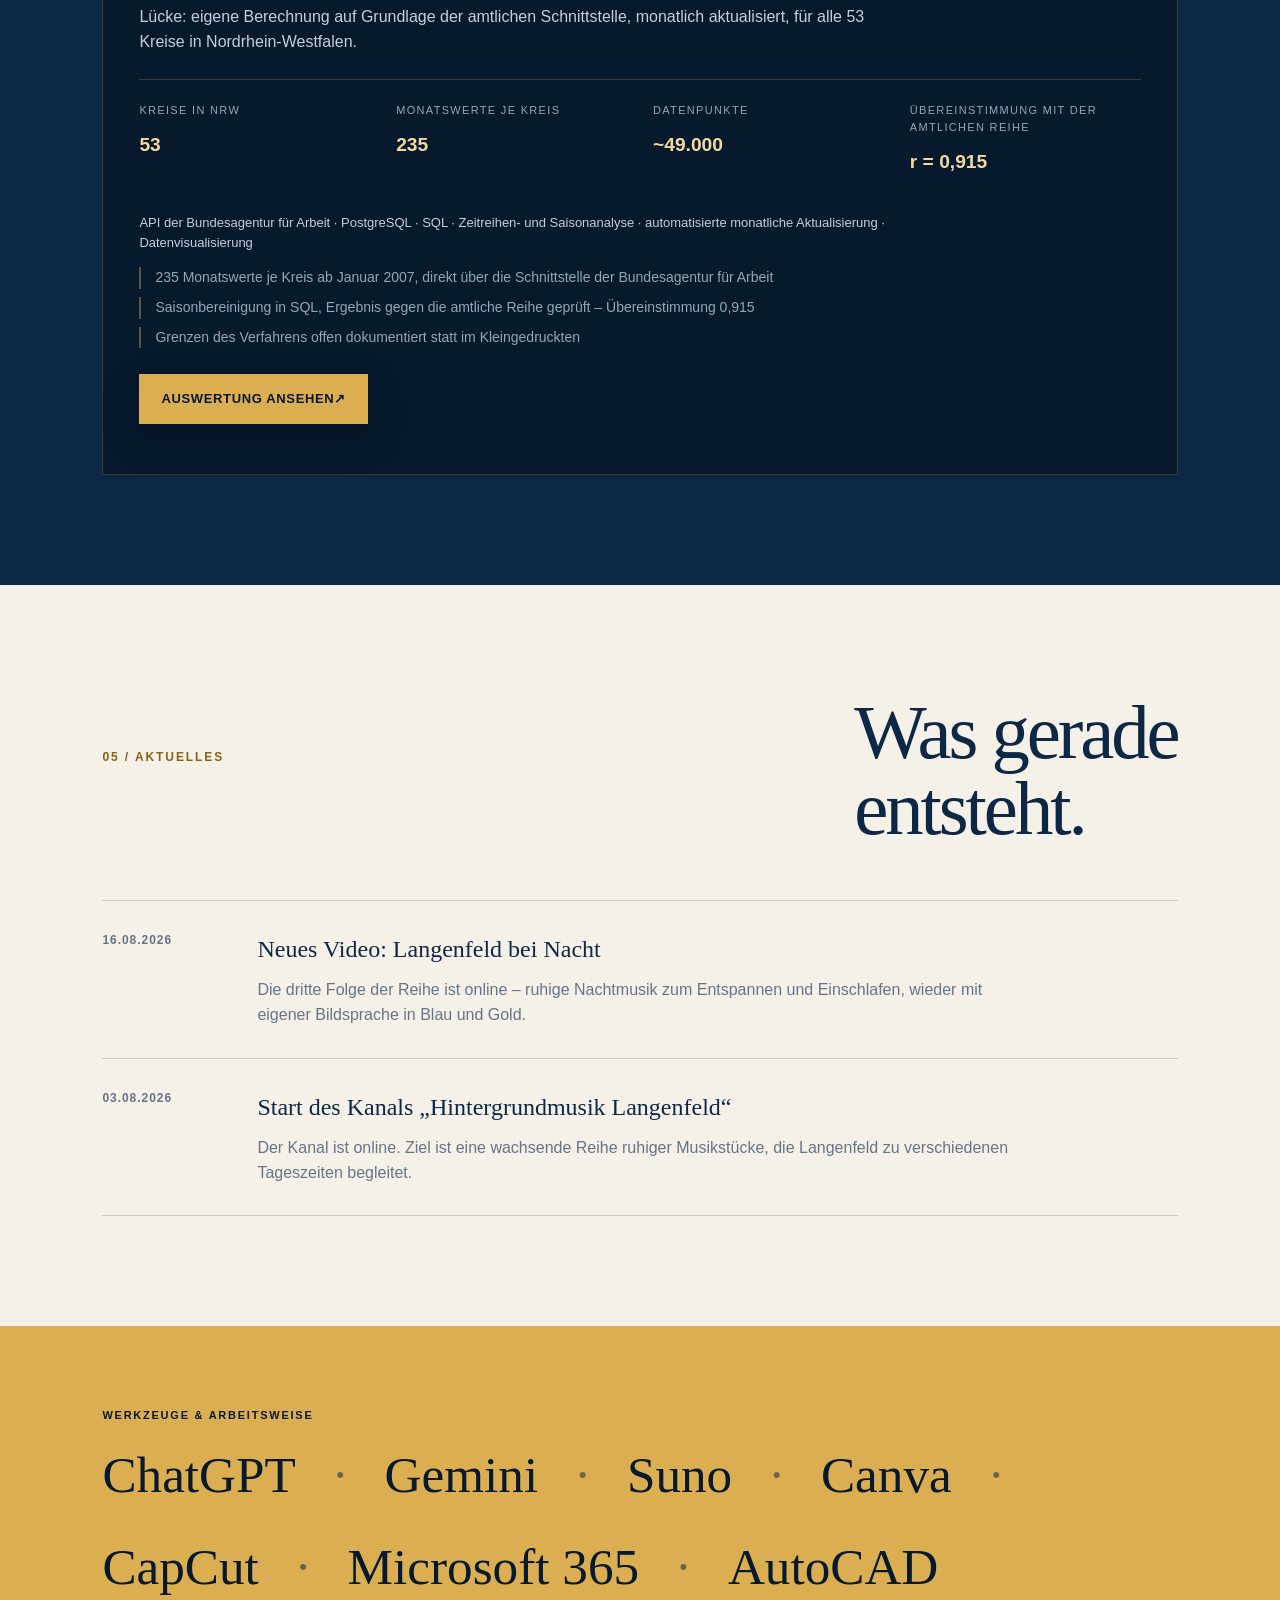
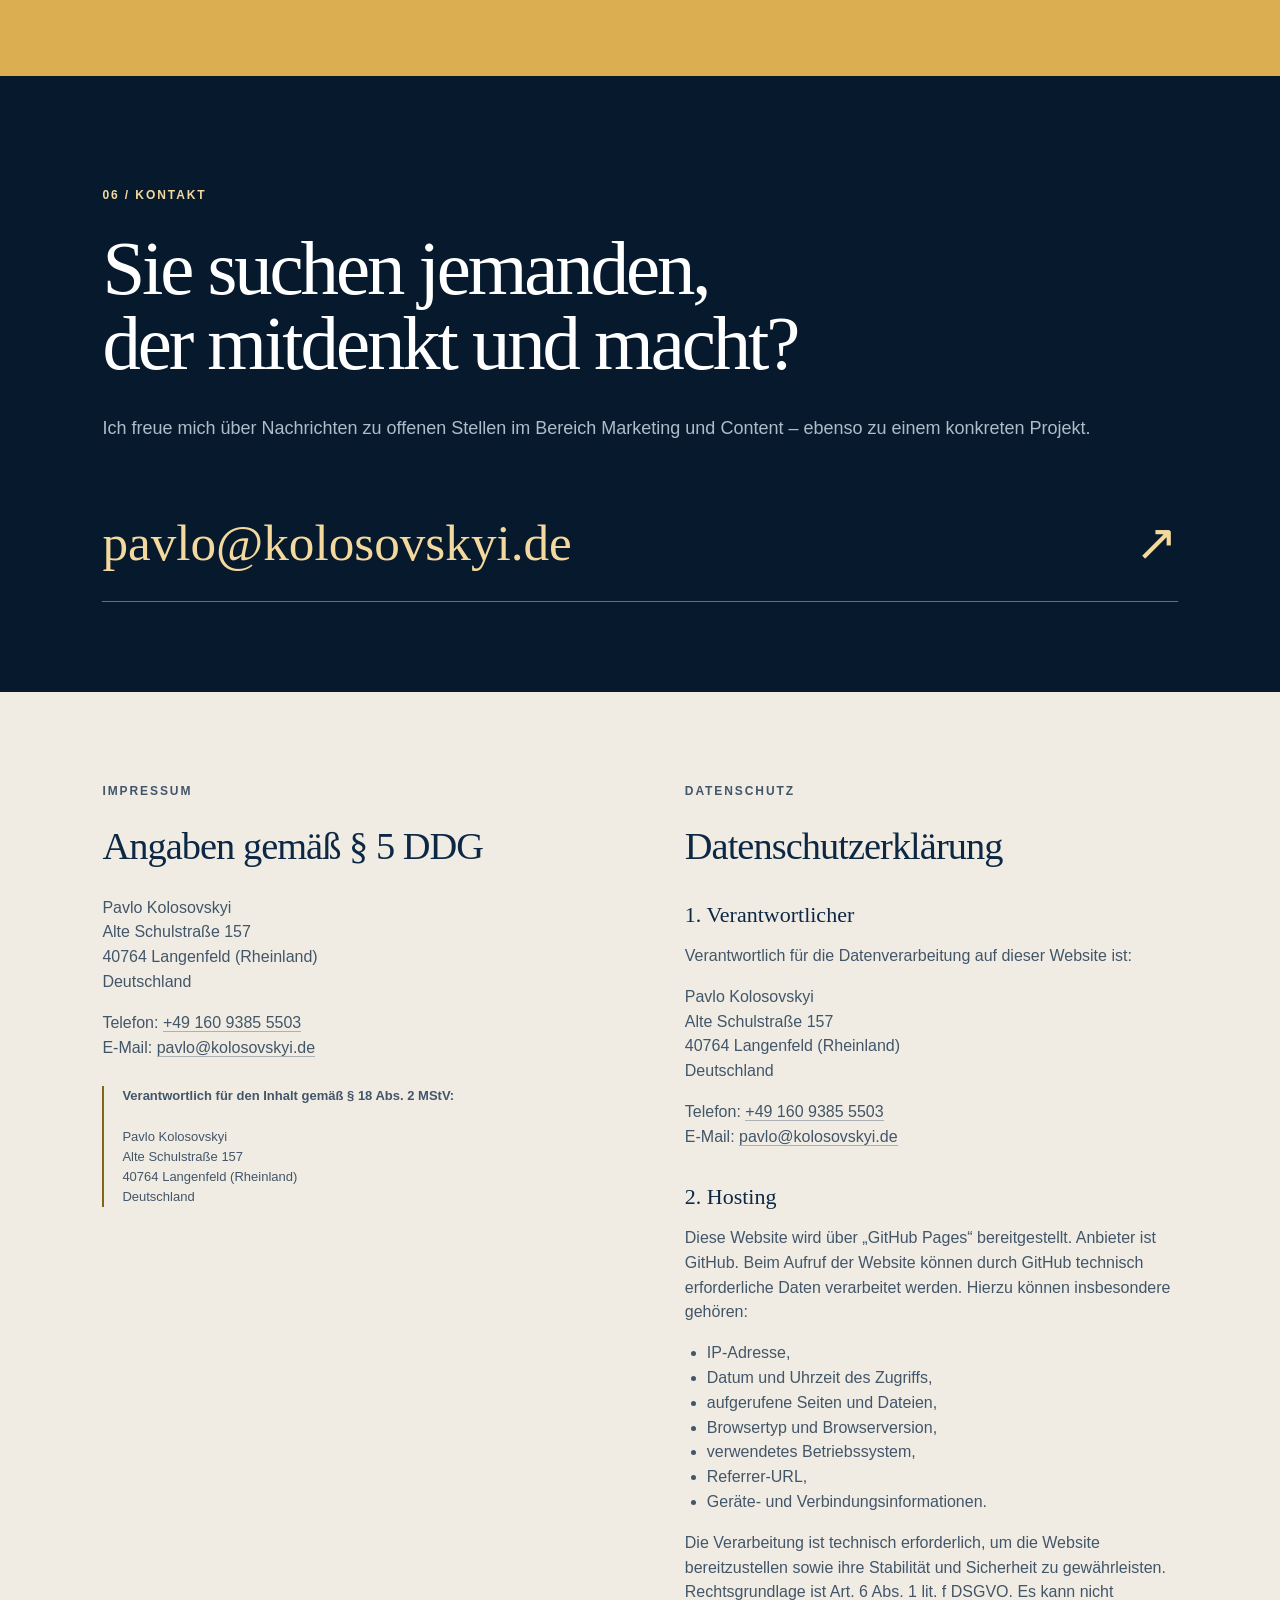
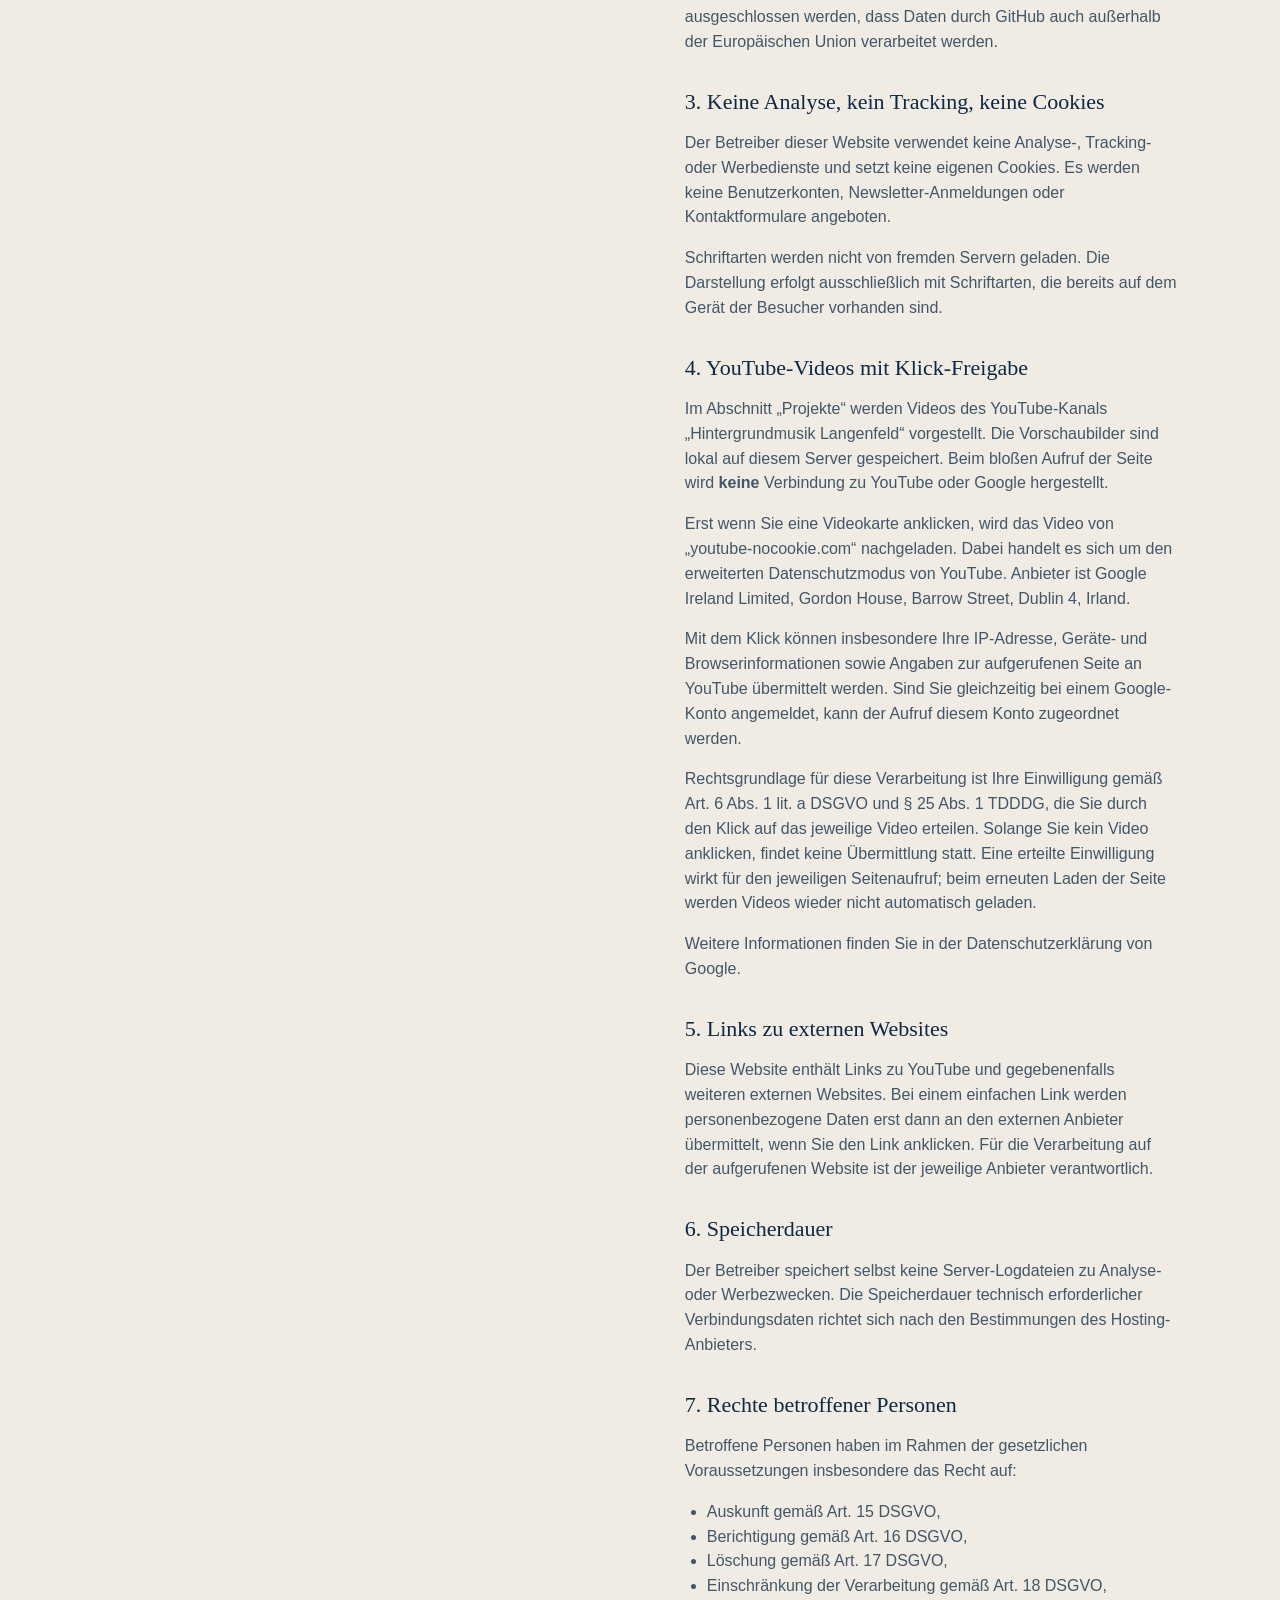
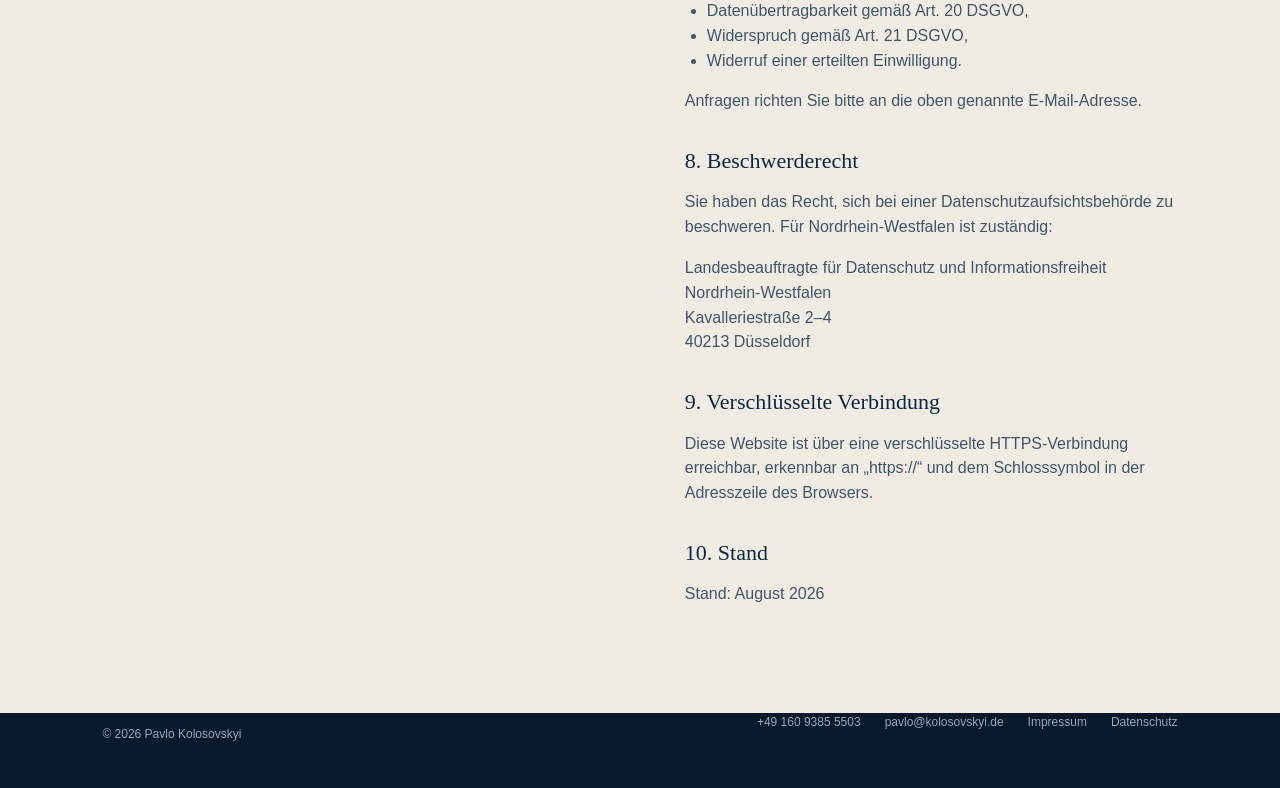
==== commit 359f7bc6: "Projektkarte mit Kennzahlen, jetzt in allen drei Sprachen Die Karte im Abschnitt Projekte nennt die " ====
--- a/index.html
+++ b/index.html
@@ -264,6 +264,13 @@
           <p class="project-data-kicker">Datenauswertung</p>
           <h3>Regionaler Saison-Abweichungsindex</h3>
           <p>Steigt die Arbeitslosigkeit in einem Kreis stärker, als es die Jahreszeit erwarten lässt? Die Bundesagentur für Arbeit rechnet das für Bund und Länder – für die rund 400 Kreise nicht. Diese Auswertung schließt die Lücke: eigene Berechnung auf Grundlage der amtlichen Schnittstelle, monatlich aktualisiert, für alle 53 Kreise in Nordrhein-Westfalen.</p>
+          <div class="project-figures">
+            <div><p class="fig-label">Kreise in NRW</p><p class="fig-value">53</p></div>
+            <div><p class="fig-label">Monatswerte je Kreis</p><p class="fig-value">235</p></div>
+            <div><p class="fig-label">Datenpunkte</p><p class="fig-value">~49.000</p></div>
+            <div><p class="fig-label">Übereinstimmung mit der amtlichen Reihe</p><p class="fig-value">r = 0,915</p></div>
+          </div>
+          <p class="project-stack">API der Bundesagentur für Arbeit · PostgreSQL · SQL · Zeitreihen- und Saisonanalyse · automatisierte monatliche Aktualisierung · Datenvisualisierung</p>
           <ul>
             <li>235 Monatswerte je Kreis ab Januar 2007, direkt über die Schnittstelle der Bundesagentur für Arbeit</li>
             <li>Saisonbereinigung in SQL, Ergebnis gegen die amtliche Reihe geprüft – Übereinstimmung 0,915</li>
--- a/assets/style.css
+++ b/assets/style.css
@@ -814,6 +814,39 @@
   max-width: 760px;
 }
 
+.project-figures {
+  border-top: 1px solid rgba(220, 174, 82, 0.22);
+  display: grid;
+  gap: 18px 26px;
+  grid-template-columns: repeat(auto-fit, minmax(9rem, 1fr));
+  margin: 24px 0 26px;
+  padding-top: 22px;
+}
+
+.project-figures div { }
+
+.project-figures dt,
+.project-figures .fig-label {
+  color: #93a7bb;
+  font-size: 11px;
+  letter-spacing: 0.12em;
+  text-transform: uppercase;
+}
+
+.project-figures .fig-value {
+  color: var(--gold-soft);
+  font-size: clamp(19px, 1.5vw, 23px);
+  font-weight: 600;
+  line-height: 1.2;
+  margin-top: 3px;
+}
+
+.project-stack {
+  color: #93a7bb;
+  font-size: 13px;
+  margin: 0 0 24px;
+}
+
 .project-data ul {
   color: #93a7bb;
   font-size: 14px;
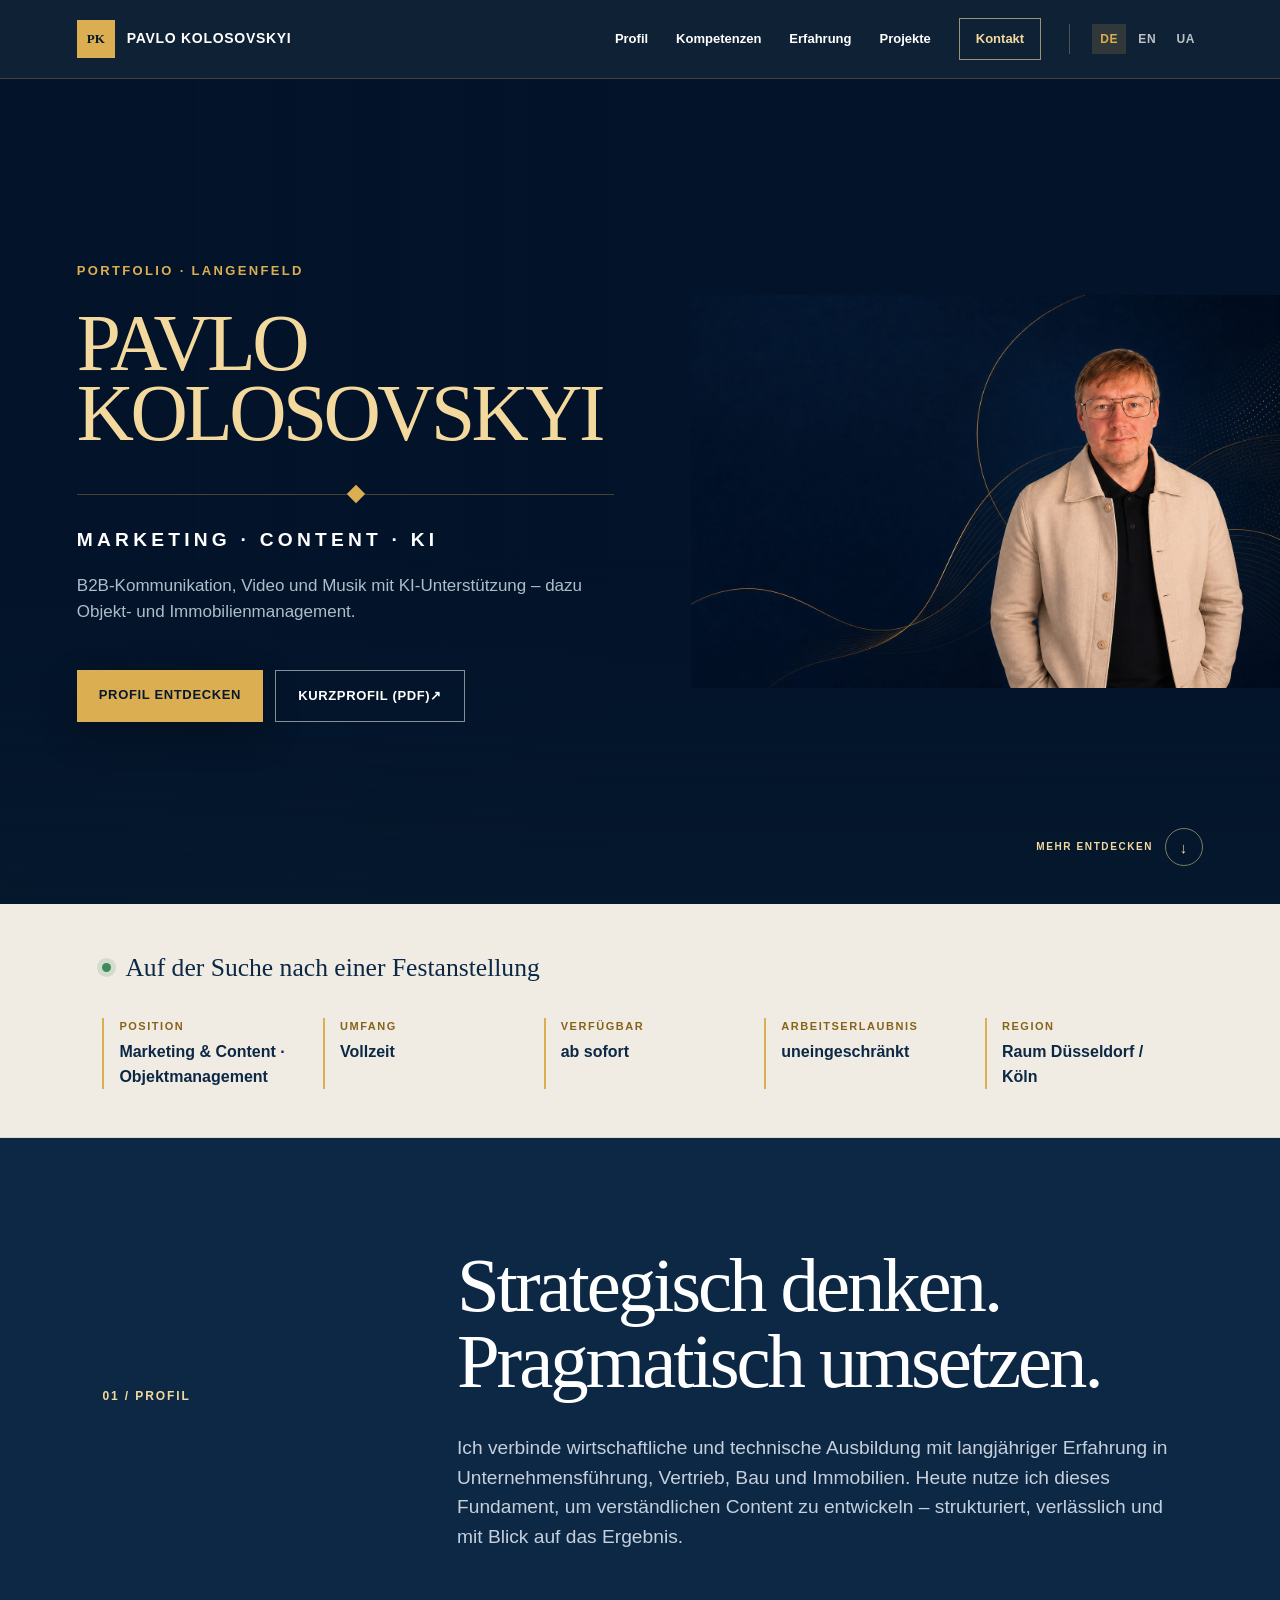
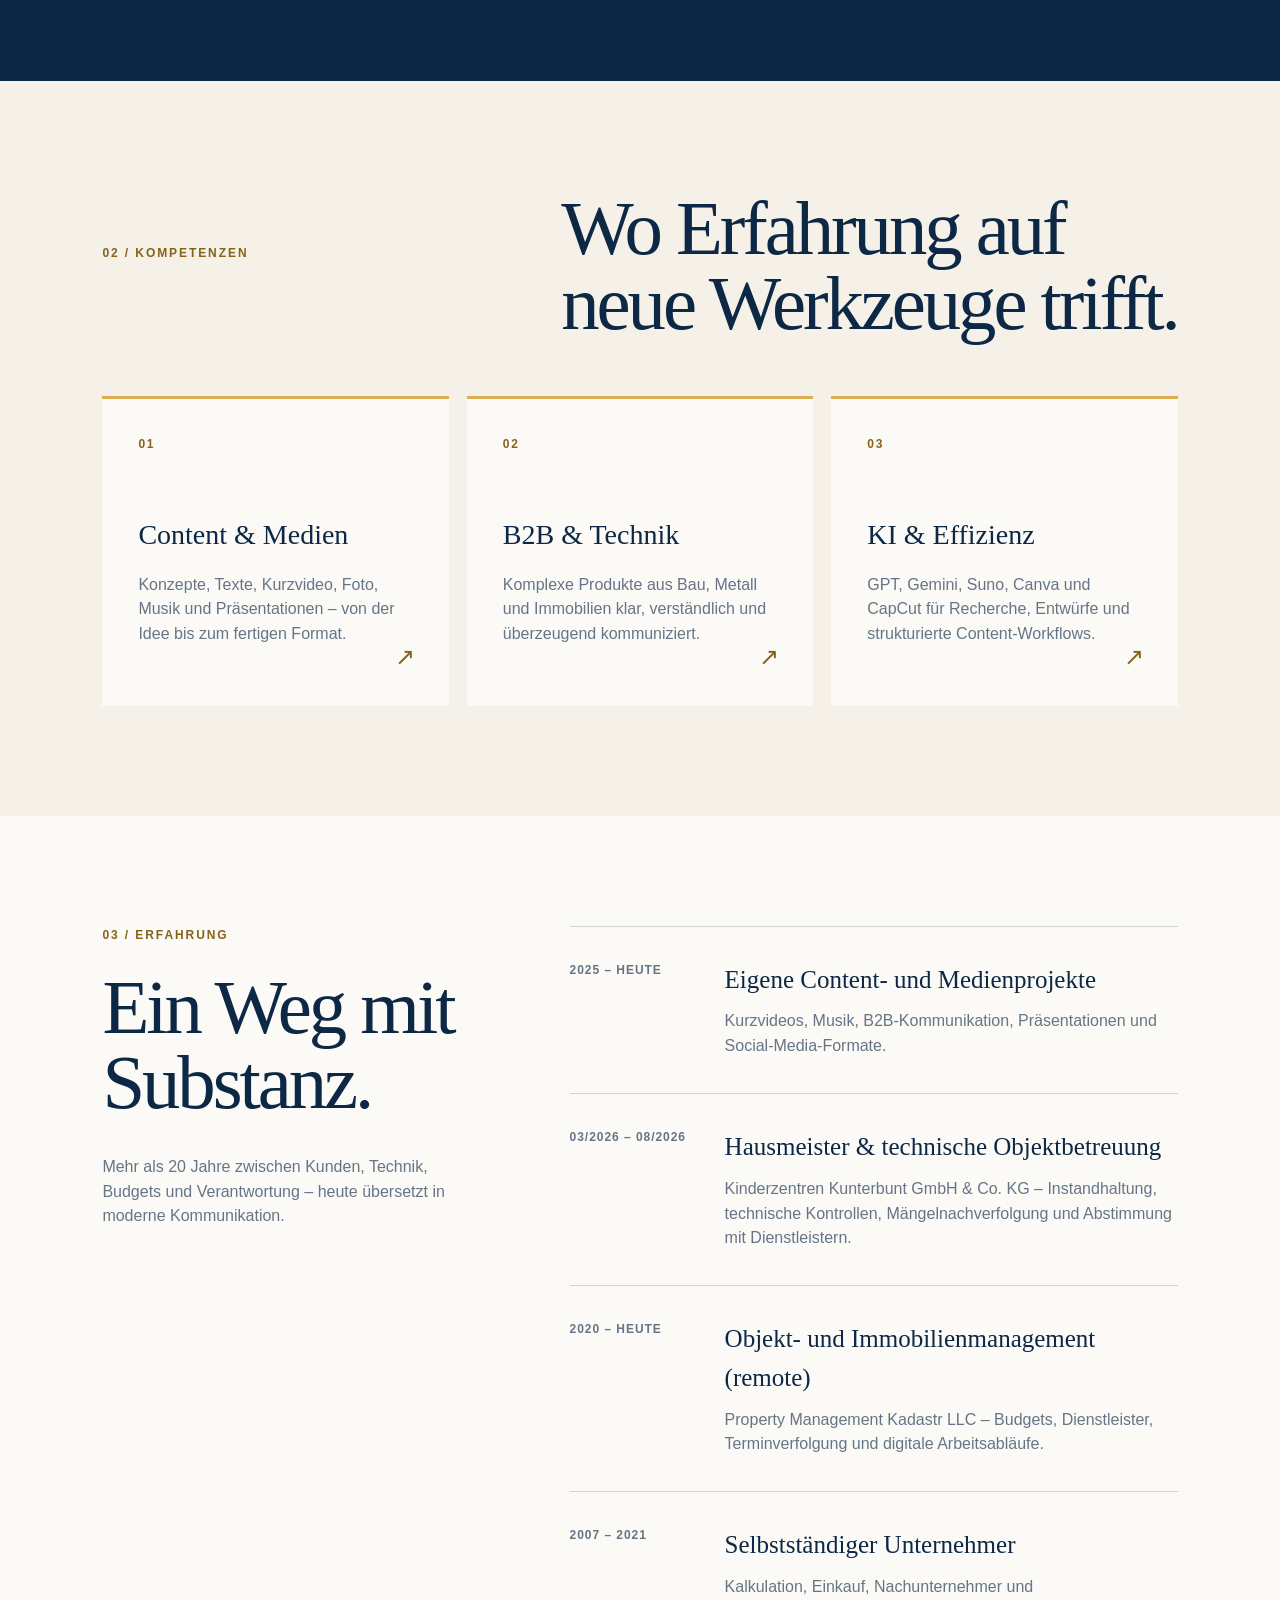
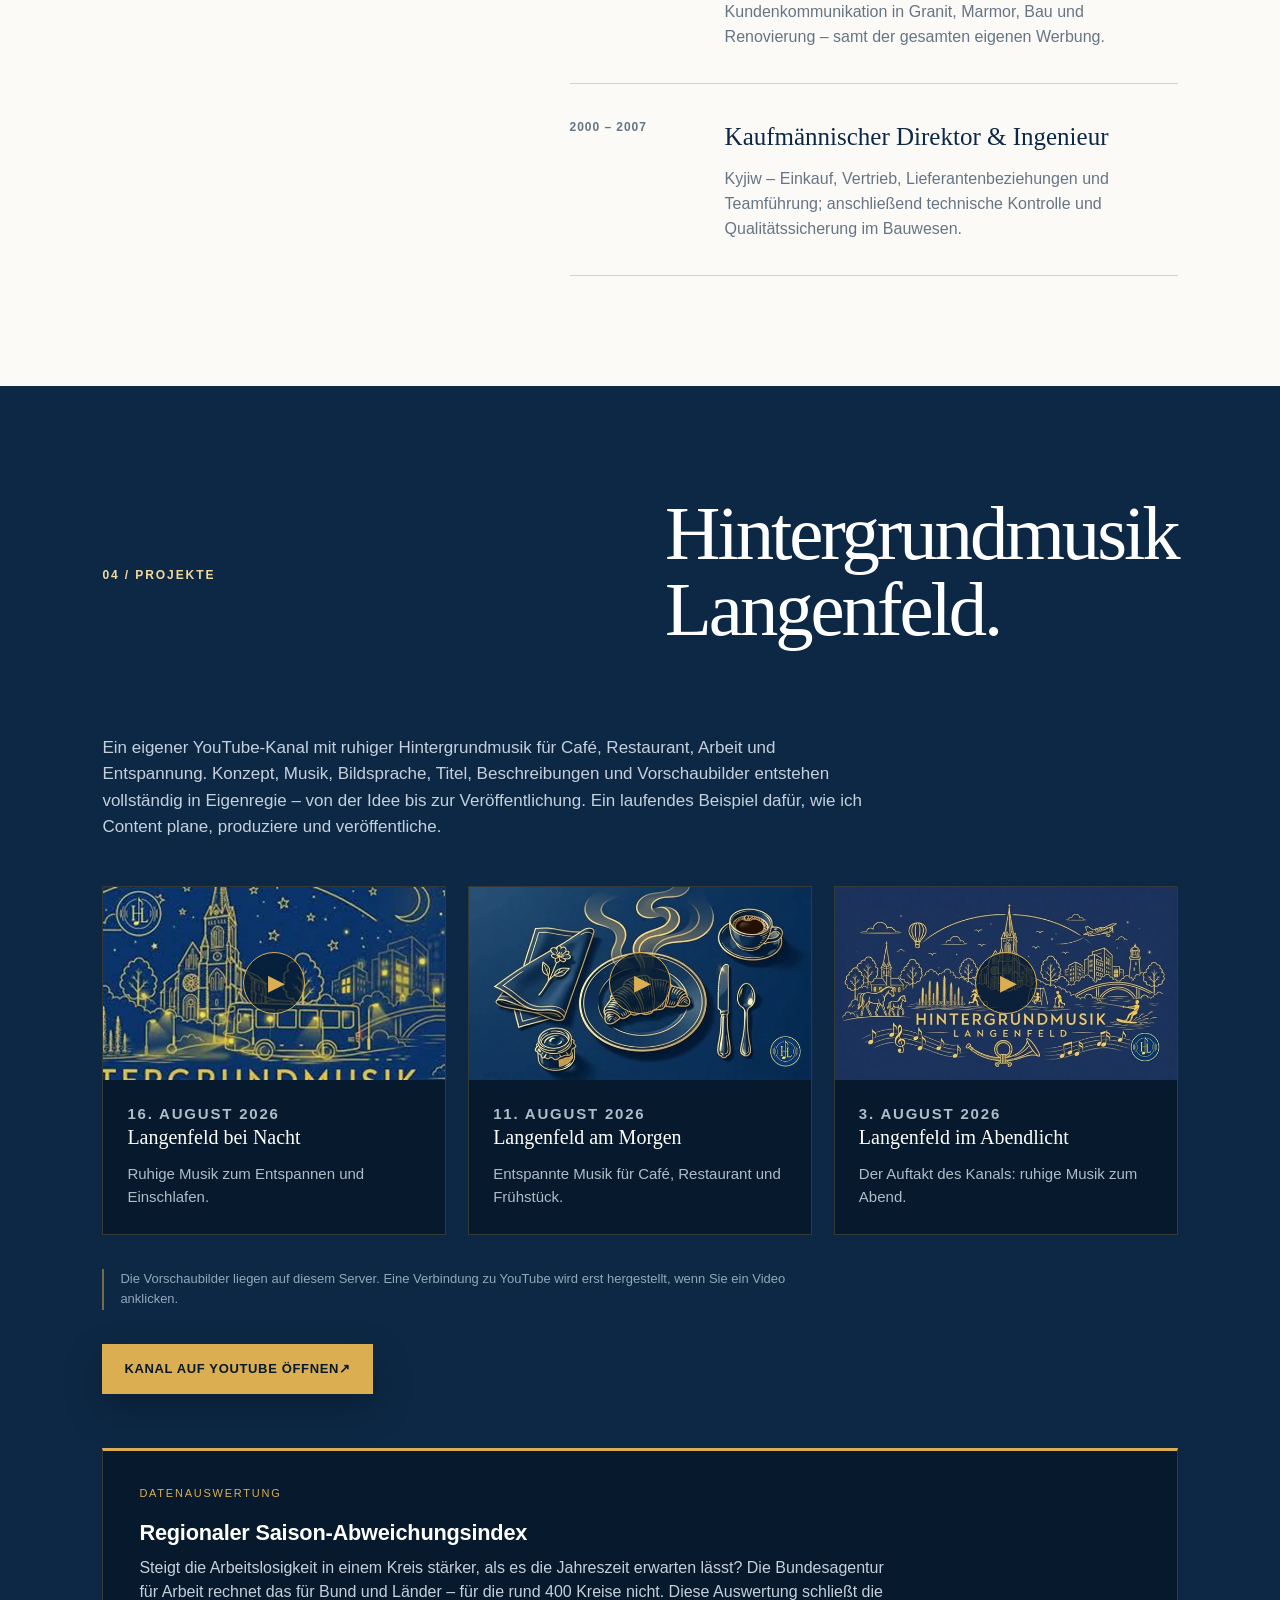
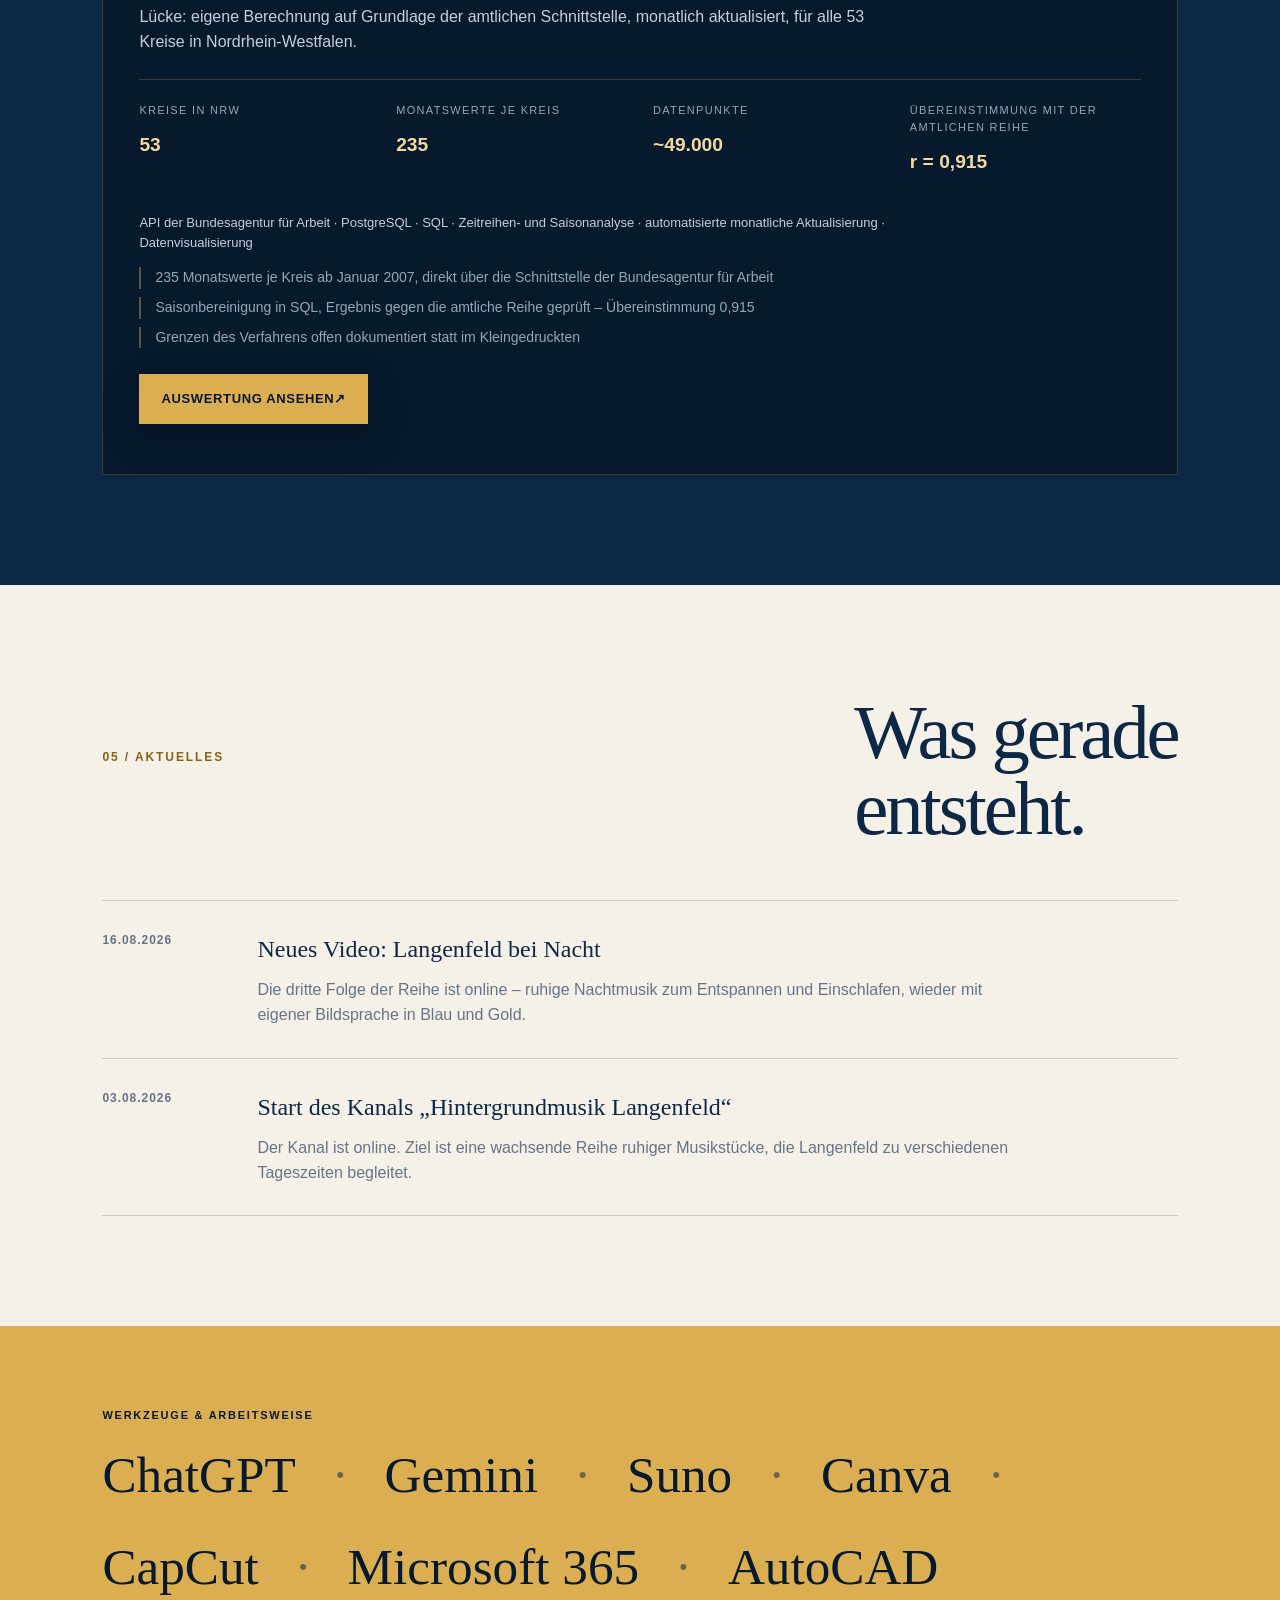
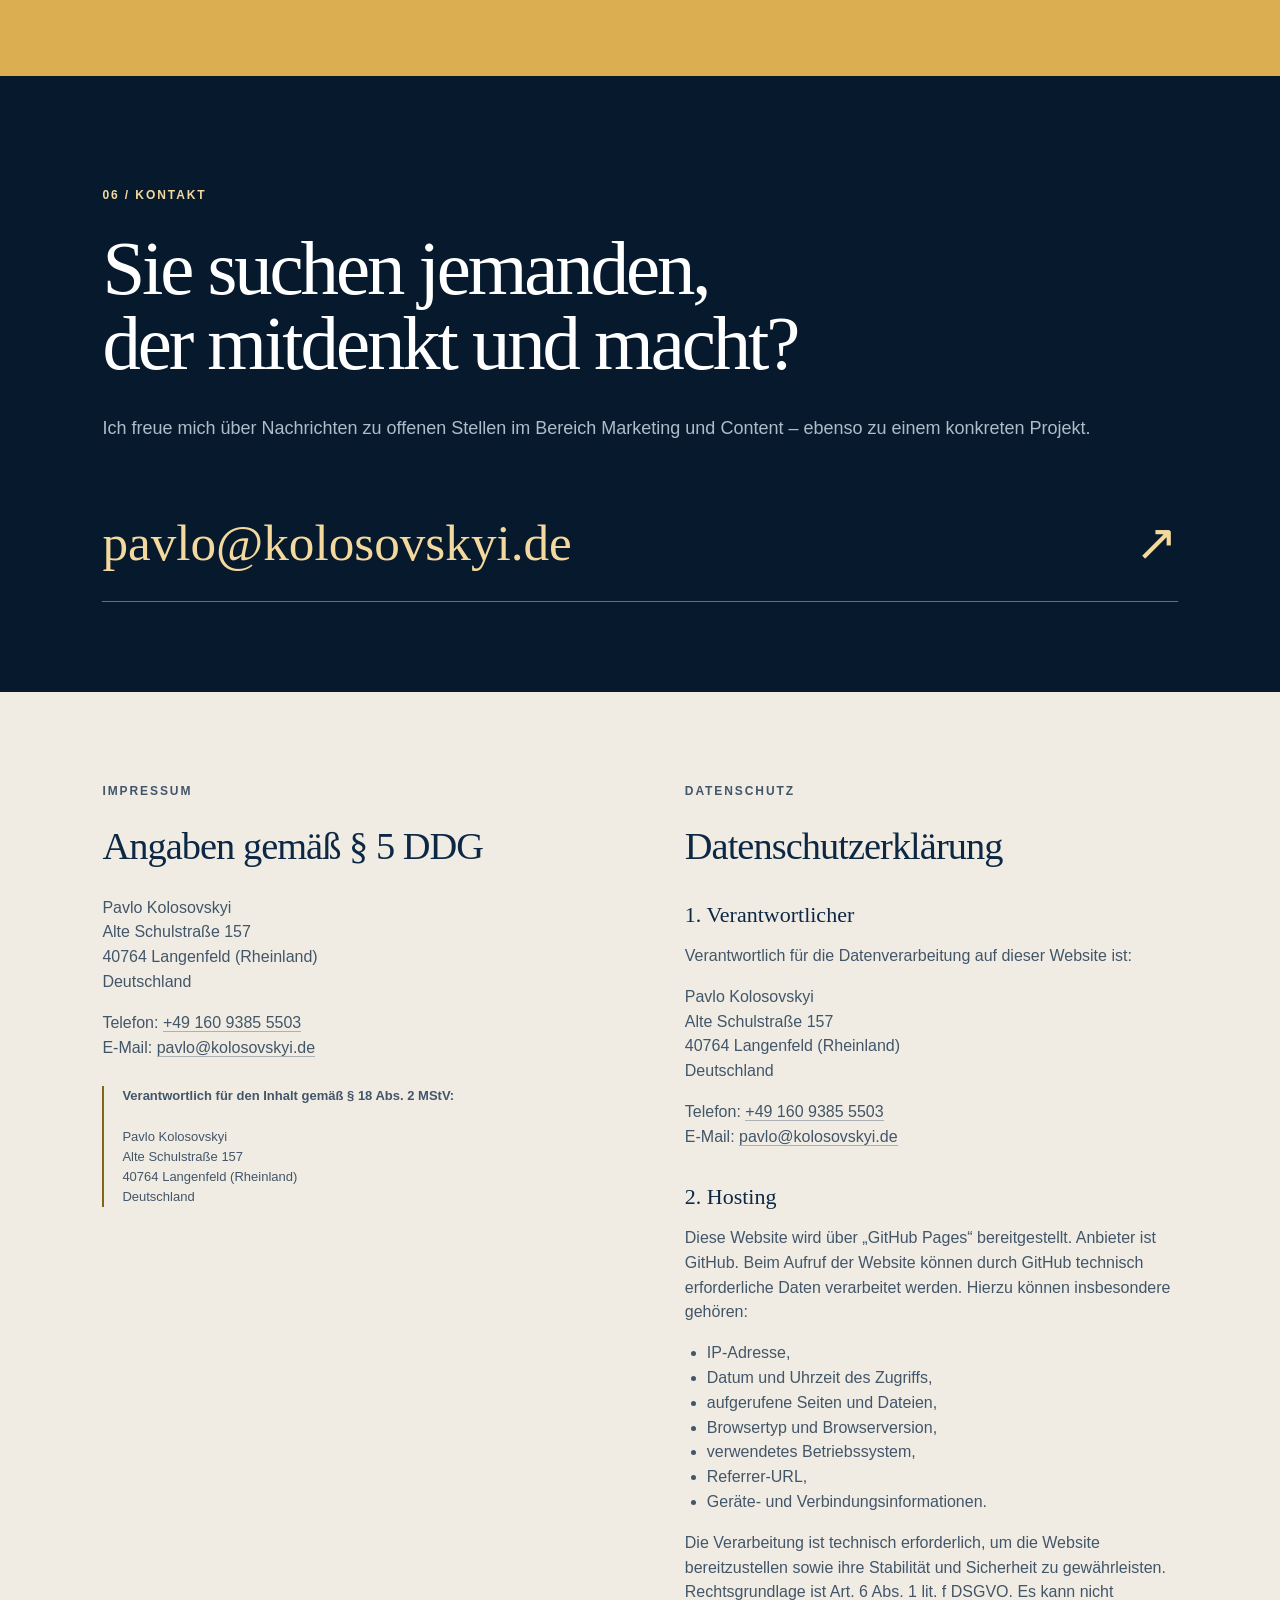
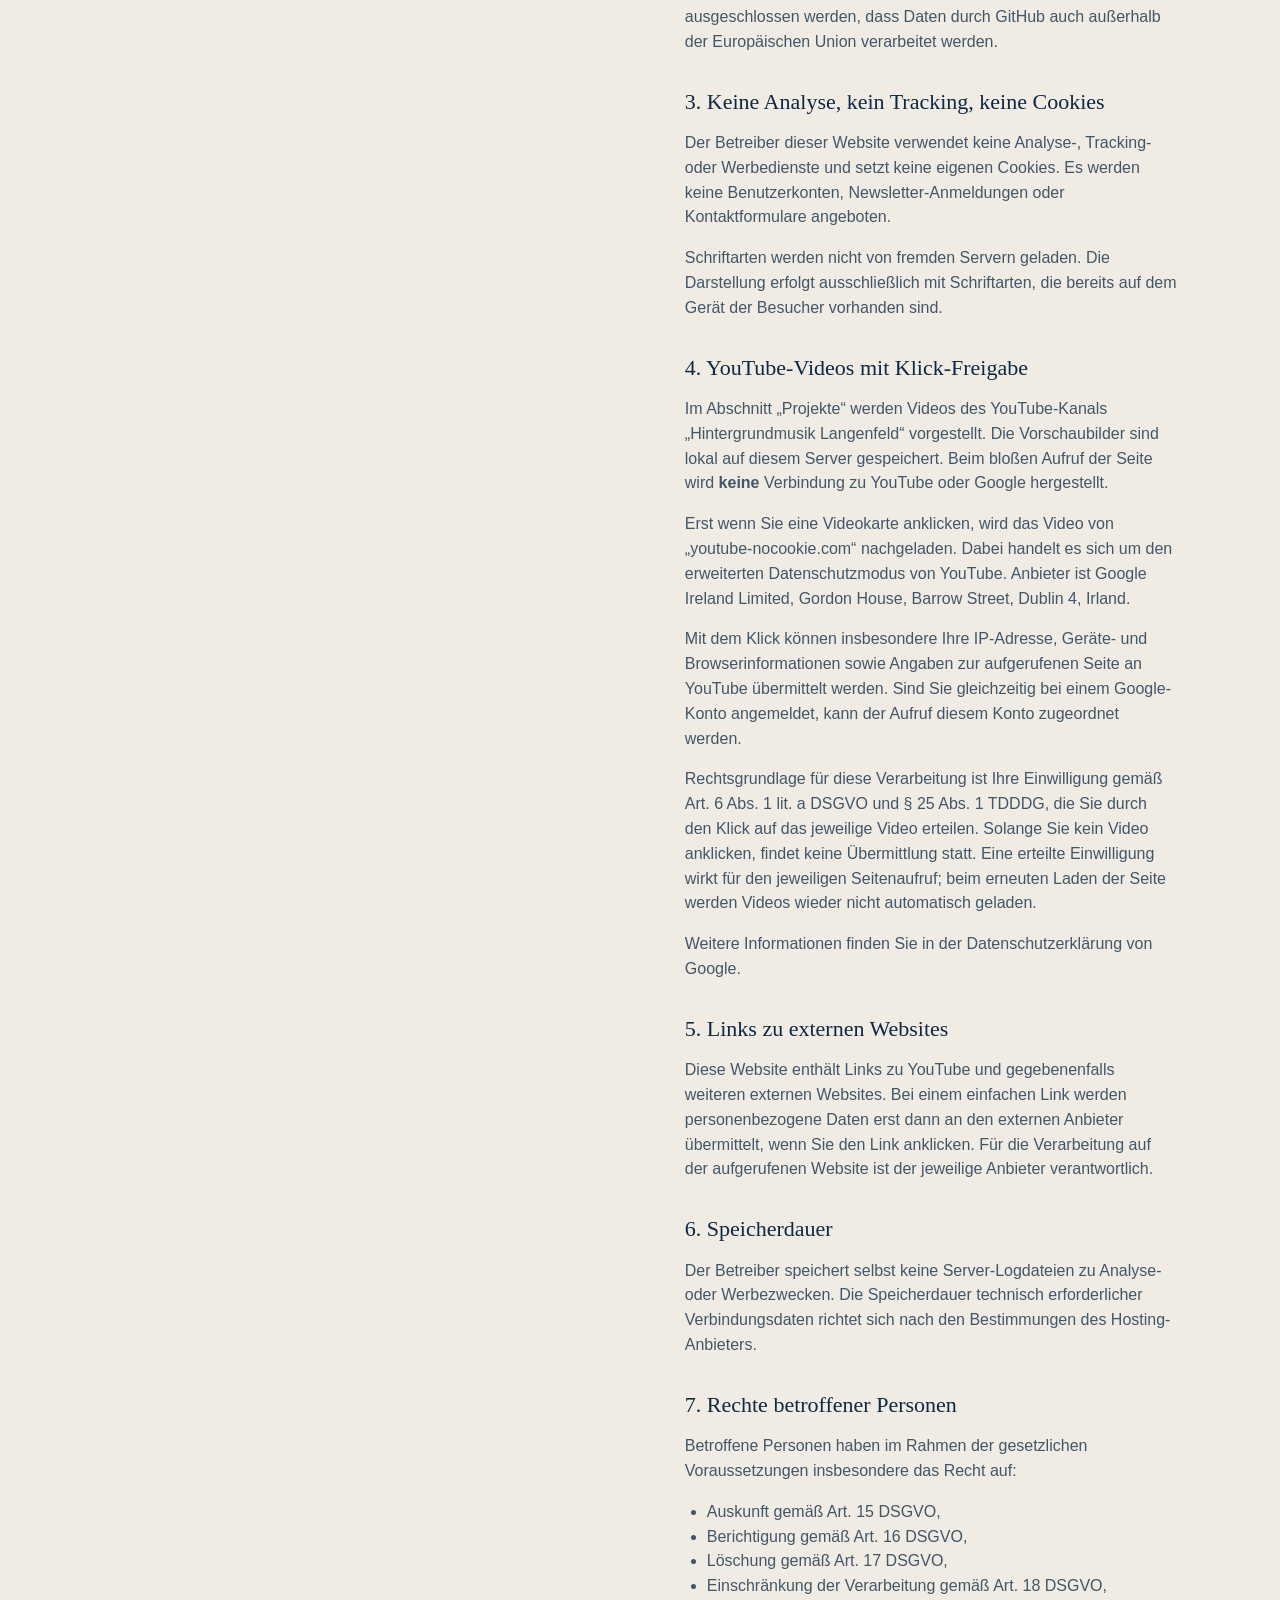
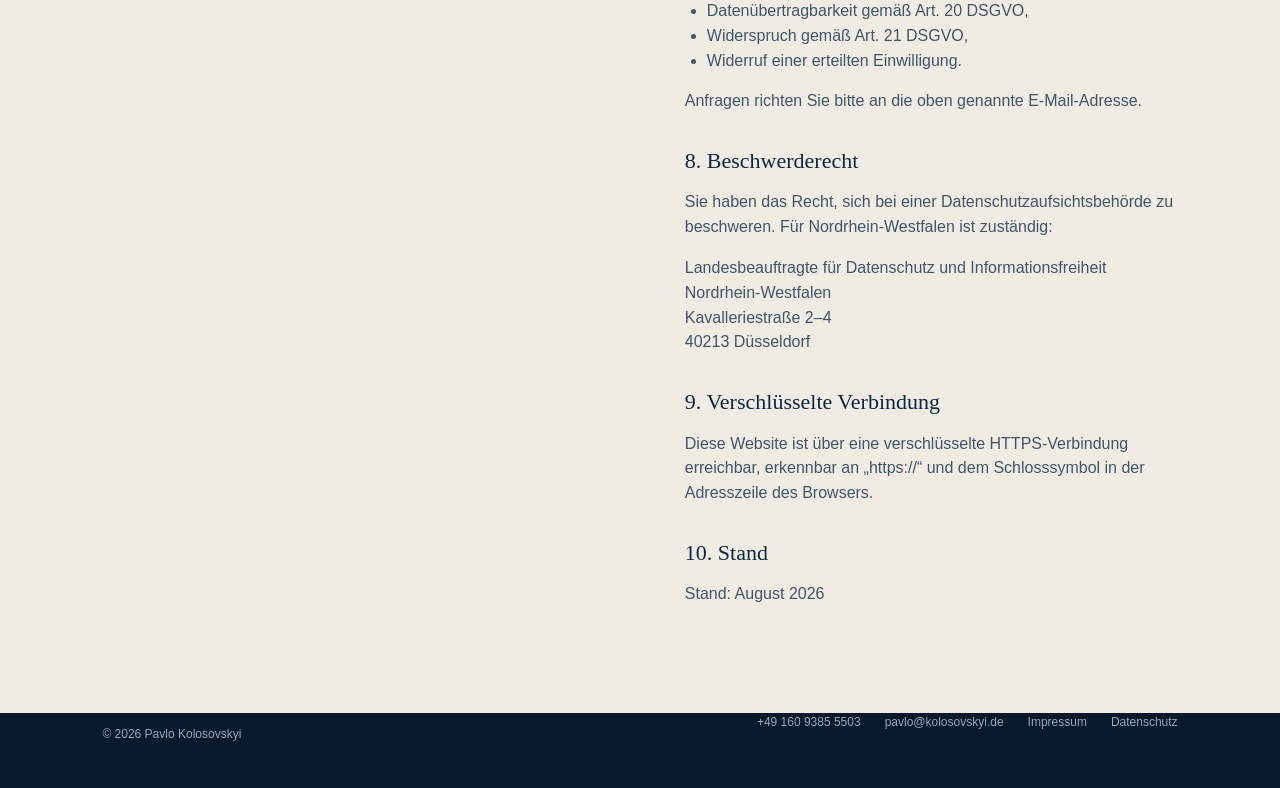
==== commit f8f831bf: "Datenminimierung: Kurzprofil statt vollstaendigem Lebenslauf Der oeffentliche Lebenslauf enthielt me" ====
--- a/index.html
+++ b/index.html
@@ -94,7 +94,7 @@
         <div class="lang-switch">
           <a href="index.html" aria-current="true" lang="de" hreflang="de">DE</a>
           <a href="en/index.html" lang="en" hreflang="en">EN</a>
-          <a href="uk/index.html" lang="uk" hreflang="uk">UK</a>
+          <a href="uk/index.html" lang="uk" hreflang="uk">UA</a>
         </div>
       </nav>
     </header>
@@ -110,7 +110,7 @@
             <p class="hero-summary">B2B-Kommunikation, Video und Musik mit KI-Unterstützung – dazu Objekt- und Immobilienmanagement.</p>
             <div class="hero-actions">
               <a class="button button-gold" href="#profil">Profil entdecken</a>
-              <a class="button button-outline-light" href="assets/lebenslauf.pdf">Lebenslauf ansehen <span aria-hidden="true">↗</span></a>
+              <a class="button button-outline-light" href="assets/lebenslauf.pdf">Kurzprofil (PDF) <span aria-hidden="true">↗</span></a>
             </div>
           </div>
           <div class="hero-portrait" role="img" aria-label="Porträt von Pavlo Kolosovskyi"></div>
@@ -124,7 +124,7 @@
           <div class="seeking-item"><dt>Position</dt><dd>Marketing &amp; Content · Objektmanagement</dd></div>
           <div class="seeking-item"><dt>Umfang</dt><dd>Vollzeit</dd></div>
           <div class="seeking-item"><dt>Verfügbar</dt><dd>ab sofort</dd></div>
-          <div class="seeking-item"><dt>Arbeitserlaubnis</dt><dd>unbeschränkt (§ 24 AufenthG)</dd></div>
+          <div class="seeking-item"><dt>Arbeitserlaubnis</dt><dd>uneingeschränkt</dd></div>
           <div class="seeking-item"><dt>Region</dt><dd>Raum Düsseldorf / Köln</dd></div>
         </dl>
       </section>
